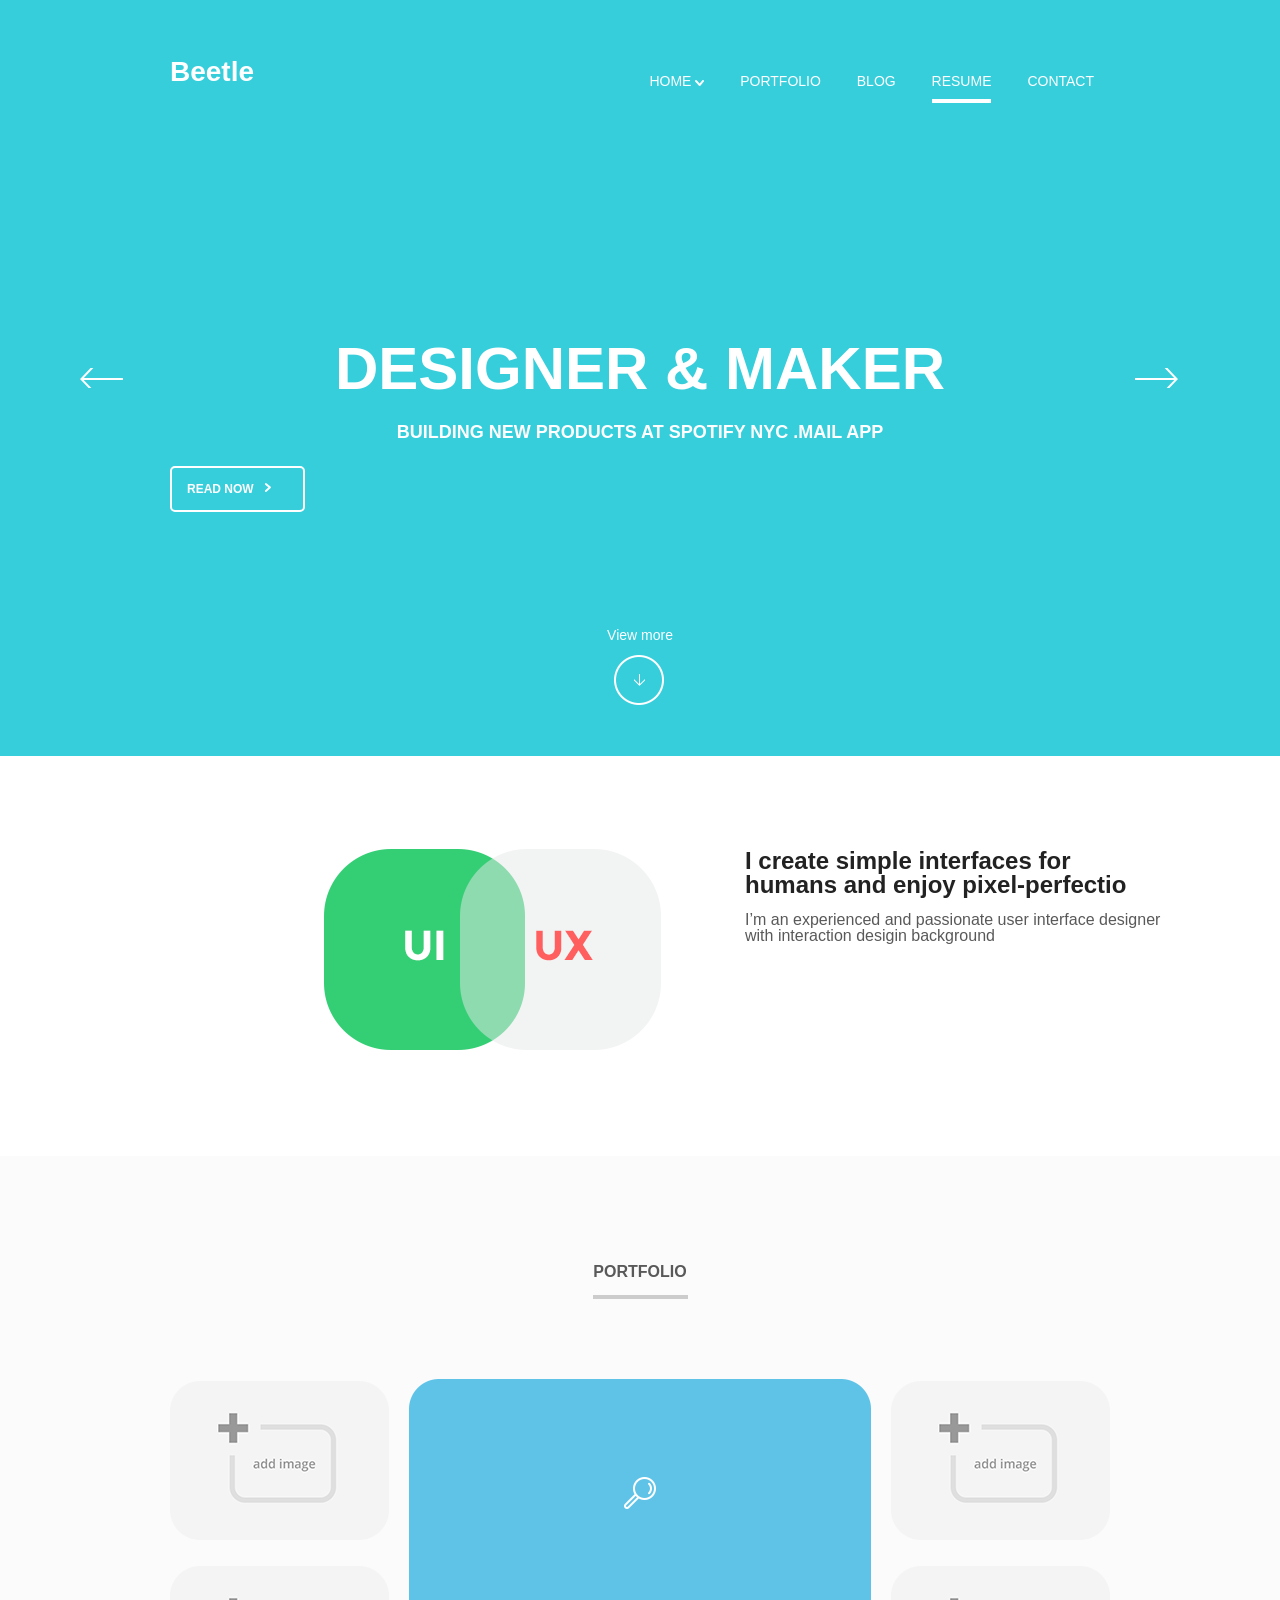
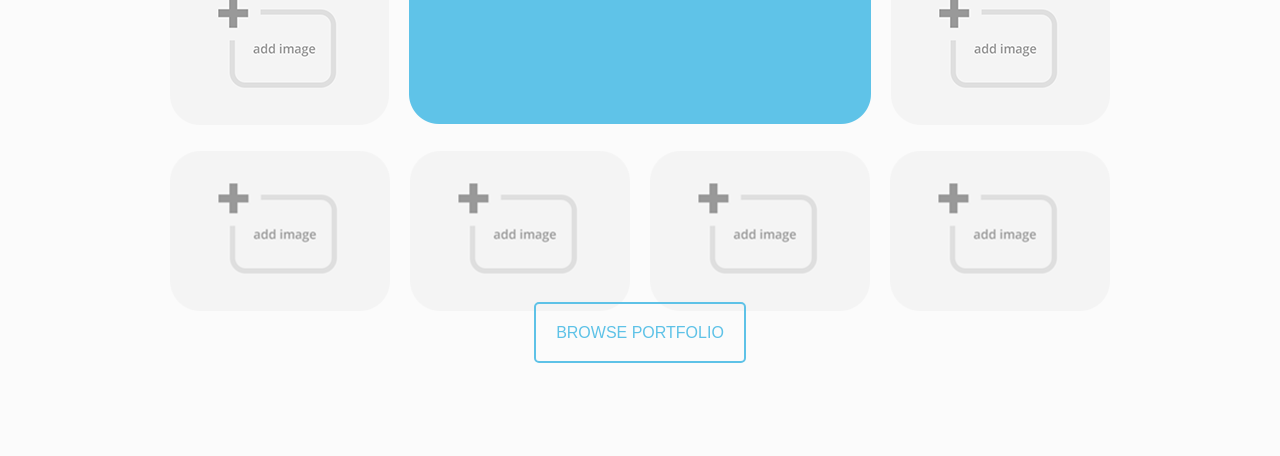
==== index.html @ 9ee7d134 "init" ====
<!DOCTYPE html>
<html lang="en">
<head>
	<meta charset="UTF-8">
	<title>Resume</title>
	<link rel="stylesheet" type="text/css" href="css/slick.css"/>
	<link rel="stylesheet" type="text/css" href="css/slick-theme.css"/>
	
	<link rel="stylesheet" href="css/libs.min.css">



	<link rel="stylesheet" href="css/main.css">
</head>
<body>
	
	<header id="header">

		<div class="content_header ">
		<div class="center">
			<h3 id="logo">Beetle</h3>
			<div id="nav">		
				<ul>
					<li><a class="a_drop " href="#">HOME <img src="img/arrow.png" alt=""></a>
						<div class="nav_drop">
							<ul>
								<li><a href="#">STANDART</a></li>
								<li><a href="#">LANDING PLACE1</a></li>
								<li><a href="#">LANDING PLACE2</a></li>
								<li><a href="#">LANDING PLACE3</a></li>						
							</ul>
						</div>
					</li>
					<li><a href="#">PORTFOLIO</a></li>
					<li><a href="#">BLOG</a></li>
					<li><a class="active" href="#">RESUME</a></li>
					<li><a href="#">CONTACT</a></li>
				</ul>
			</div>

			<!-- <a id="next" href="#"><img src="img/slider_next.png" alt="next"></a> -->
			<!-- <a id="back" href="#"><img src="img/slider_back.png" alt="back"></a> -->
			
			<h1>DESIGNER & MAKER</h1>
			<h2>BUILDING NEW PRODUCTS AT SPOTIFY NYC .MAIL APP</h2>

			<a href="#" class="redmore">
				<h3>READ NOW</h3>
				<img src="img/arrow3.png" alt="">
			</a>
			
			<div id="viewmore">				
				<p>View more</p> <br>
				<a href="#">
				<span>&nbsp;</span>				
				</a>				
			</div>
		</div>
		</div>
		<div class="clearfix"></div>
		<div class="slider">
			<div class="sl_bg"></div>
			<div class="sl_img"><img src="img/bg_header.jpg" alt=""></div>
			<div class="sl_img"><img src="img/Livello-1473.jpg" alt=""></div>		
		</div>
		

	</header>
	<section class="block_slide">


		<div class="block_info">
			<img class="img_UI" src="img/UI.png" alt="UI">
			<img class="img_UX" src="img/UX.png" alt="UX">
			<div class="text_UX">
				<h3>I create simple interfaces for<br> humans and enjoy pixel-perfectio</h3>
				<p>I’m an experienced and passionate user interface designer<br> with interaction desigin background</p>
			</div>

			
		</div>
		<div class="block_info">
			<img class="img_UI" src="img/UI.png" alt="UI">
			<img class="img_UX" src="img/UX.png" alt="UX">
			<div class="text_UX">
				<h3>I create simple interfaces for<br> humans and enjoy pixel-perfectio</h3>
				<p>I’m an experienced and passionate user interface designer<br> with interaction desigin background</p>
			</div>
		</div>
		<div class="block_info">
			<img class="img_UI" src="img/UI.png" alt="UI">
			<img class="img_UX" src="img/UX.png" alt="UX">
			<div class="text_UX">
				<h3>I create simple interfaces for<br> humans and enjoy pixel-perfectio</h3>
				<p>I’m an experienced and passionate user interface designer<br> with interaction desigin background</p>
			</div>
		</div>
		
	</section>


	<section id="portfolio">
		<h3>PORTFOLIO</h3>
		<div class="portfolio_1" >			
			<img class="img_small" src="img/add_image.png" alt="">
			<img class="img_small" src="img/add_image.png" alt="">
			<img class="img_big" src="img/Forma-83.png" alt="">
			<img class="img_small" src="img/add_image.png" alt="">
			<img class="img_small" src="img/add_image.png" alt="">
		</div>
		
		
		<div class="portfolio_2">
			<img class="img_small" src="img/add_image.png" alt="">
			<img class="img_small" src="img/add_image.png" alt="">
			<img class="img_small" src="img/add_image.png" alt="">
			<img class="img_small" src="img/add_image.png" alt="">
		</div>

		 <div class="clearfix"></div>
		<a href="#" class="browse_portf">BROWSE PORTFOLIO</a>			
		
		

		
		
		
	</section>


	<section></section>
	<section></section>
	<section></section>
	

	<footer></footer>



	<script src="js/libs.min.js"></script>
	
	<script src="js/common.js"></script>

	
</body>
</html>
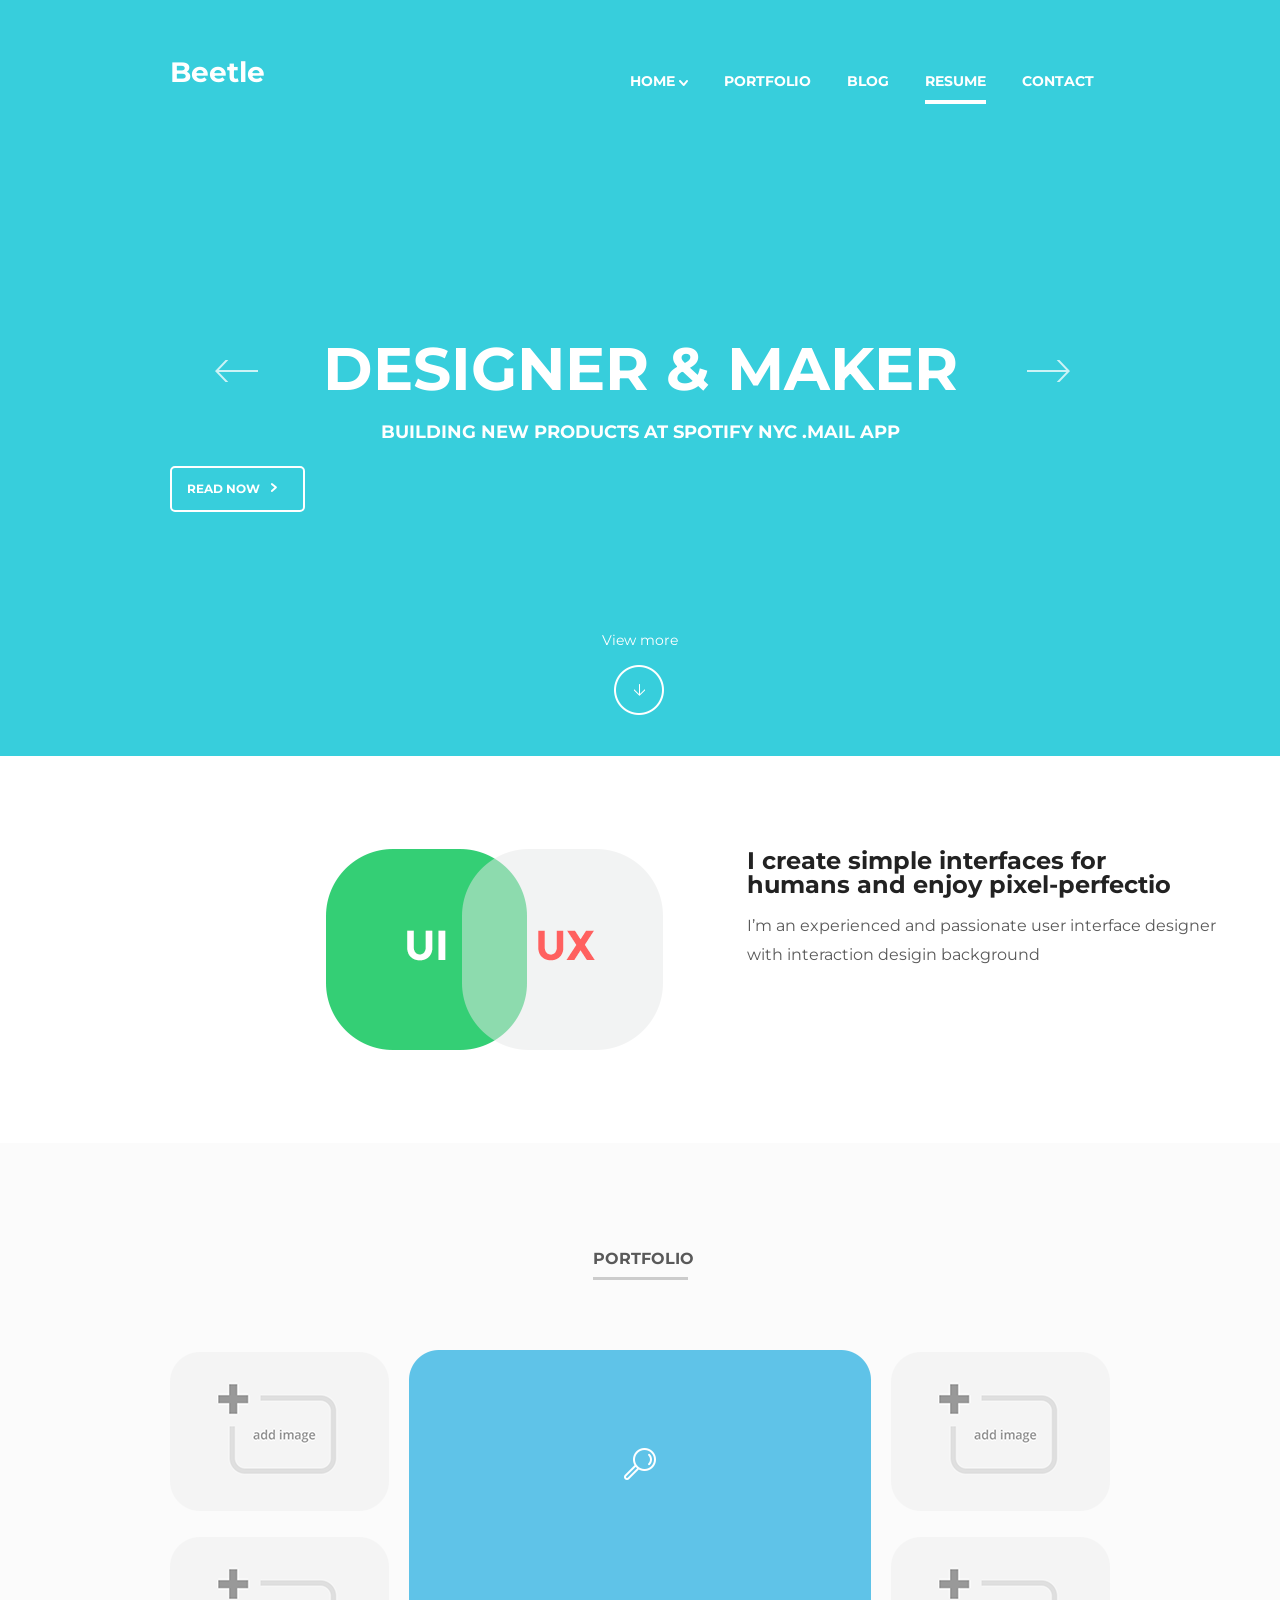
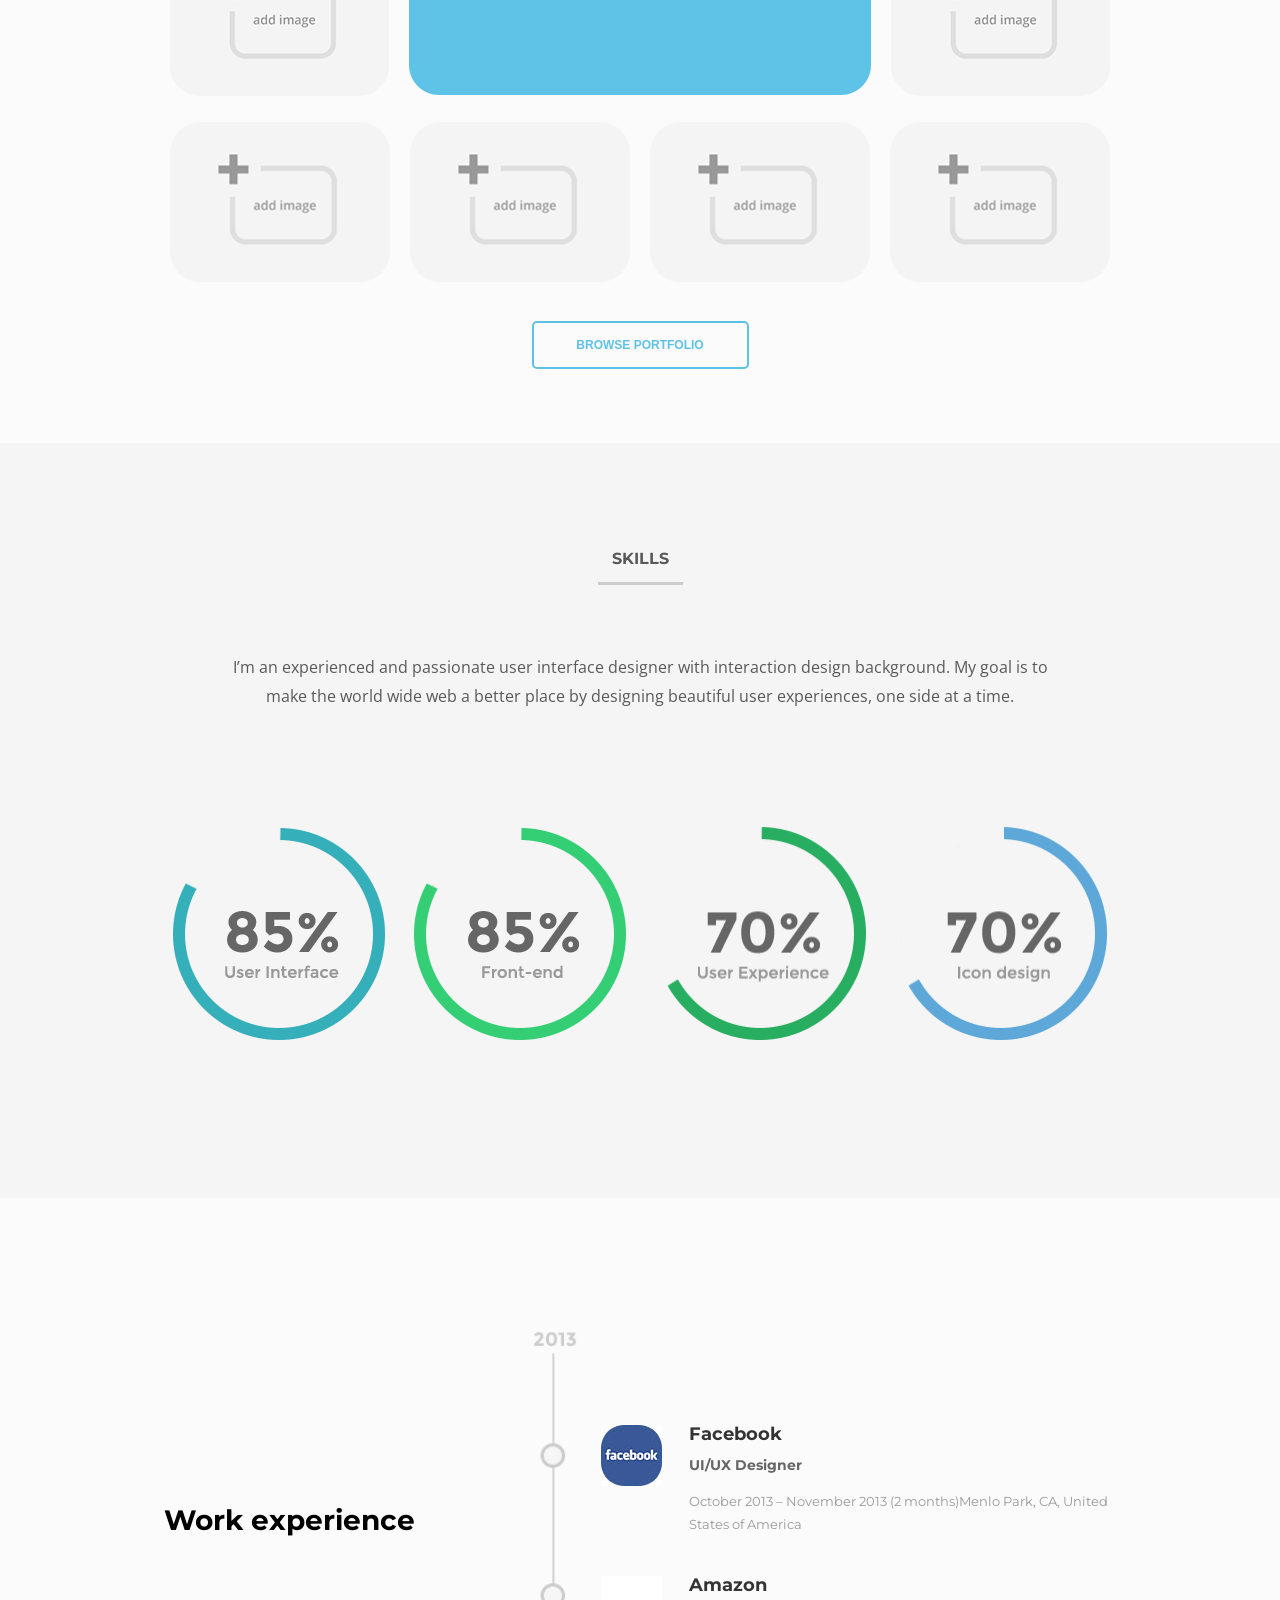
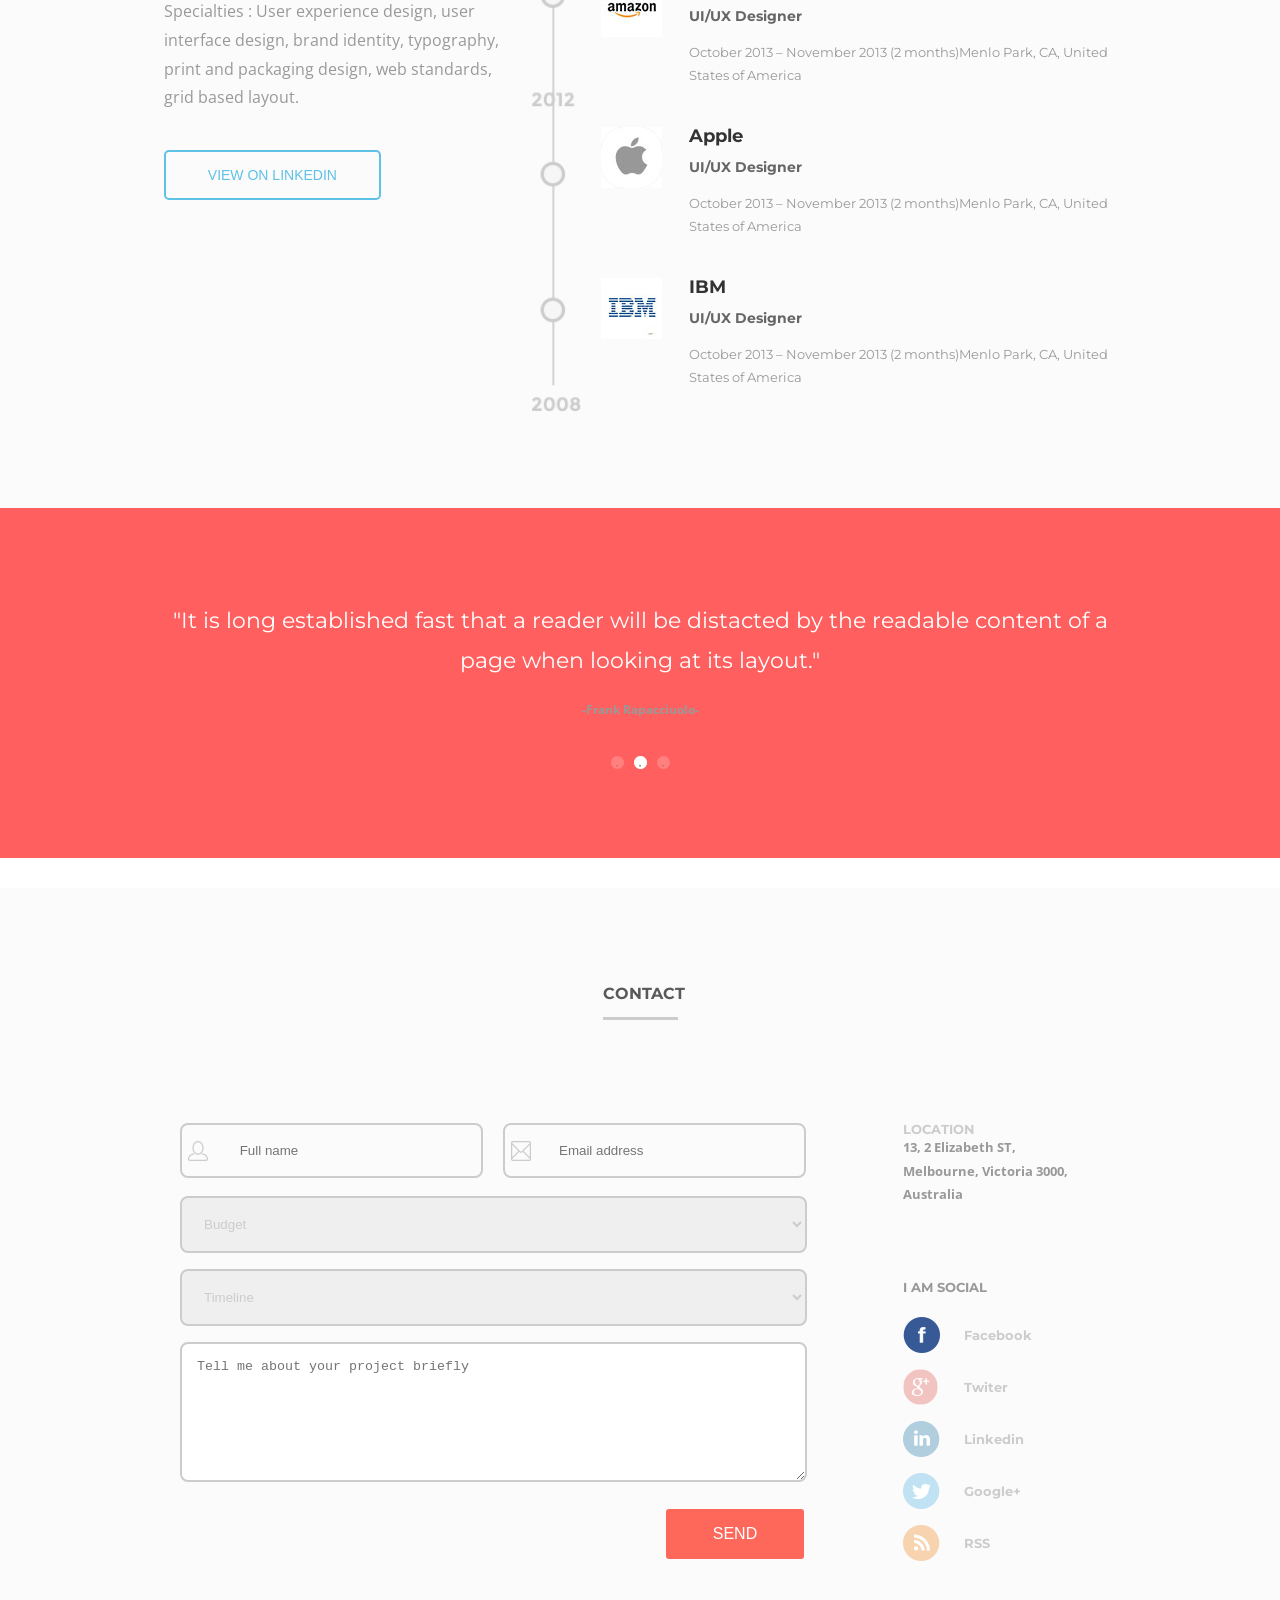
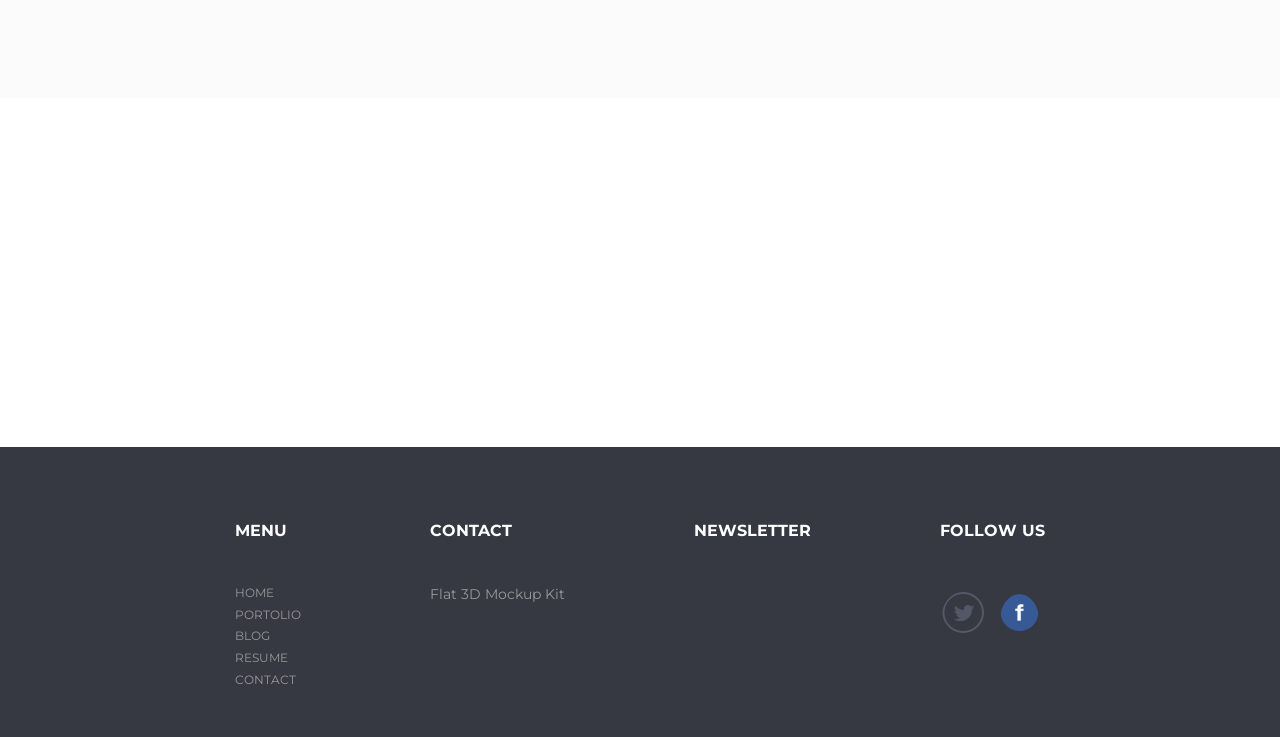
==== commit d3876db4: "first commit" ====
--- a/index.html
+++ b/index.html
@@ -7,6 +7,8 @@
 	<link rel="stylesheet" type="text/css" href="css/slick-theme.css"/>
 	
 	<link rel="stylesheet" href="css/libs.min.css">
+
+	<link href="https://fonts.googleapis.com/css?family=Open+Sans" rel="stylesheet">
 
 
 
@@ -68,17 +70,15 @@
 	</header>
 	<section class="block_slide">
 
-
 		<div class="block_info">
 			<img class="img_UI" src="img/UI.png" alt="UI">
 			<img class="img_UX" src="img/UX.png" alt="UX">
 			<div class="text_UX">
 				<h3>I create simple interfaces for<br> humans and enjoy pixel-perfectio</h3>
 				<p>I’m an experienced and passionate user interface designer<br> with interaction desigin background</p>
-			</div>
-
-			
-		</div>
+			</div>			
+		</div>
+
 		<div class="block_info">
 			<img class="img_UI" src="img/UI.png" alt="UI">
 			<img class="img_UX" src="img/UX.png" alt="UX">
@@ -87,6 +87,7 @@
 				<p>I’m an experienced and passionate user interface designer<br> with interaction desigin background</p>
 			</div>
 		</div>
+
 		<div class="block_info">
 			<img class="img_UI" src="img/UI.png" alt="UI">
 			<img class="img_UX" src="img/UX.png" alt="UX">
@@ -117,23 +118,168 @@
 			<img class="img_small" src="img/add_image.png" alt="">
 		</div>
 
-		 <div class="clearfix"></div>
-		<a href="#" class="browse_portf">BROWSE PORTFOLIO</a>			
-		
-		
-
-		
-		
-		
-	</section>
-
-
-	<section></section>
-	<section></section>
-	<section></section>
-	
-
-	<footer></footer>
+		
+		<button class="browse_portf"> BROWSE PORTFOLIO</button>			
+		
+		
+
+		
+		
+		
+	</section >
+
+
+	<section id="skills">
+		<h3>SKILLS</h3>
+		<p>I’m an experienced and passionate user interface designer with interaction design background. My goal is to make the world wide web a better place by designing beautiful user experiences, one side at a time.</p>
+		<div class="skills_img">
+			<img src="img/User-85.png" alt="" class="prosent">
+			<img src="img/Front-end-85.png" alt="" class="prosent">
+			<img src="img/experiens-70.png" alt="" class="prosent">
+			<img src="img/icon-70.png" alt="" class="prosent">
+		</div>
+	</section>
+
+
+
+
+	<section id="experience">
+		<div class="work_experience">
+			<h3>Work experience</h3>
+			<p>Specialties : User experience design, user <br> interface design, brand identity, typography,<br> print and packaging design, web standards,<br> grid based layout.</p>
+			<button>VIEW ON LINKEDIN</button>
+		</div>
+
+		<img id="img_expernc" src="img/experiens12-13.png" alt="experiens12-13">
+
+		<div class="experience_deckript">
+			<div class="experiens_block">
+				<img src="img/facebook_exp.jpg" alt="">
+				<h3>Facebook</h3>
+				<h4>UI/UX Designer</h4>
+				<p>October 2013 – November 2013 (2 months)Menlo Park, CA, United <br>States of America</p>
+			</div>
+			<div class="experiens_block">
+				<img src="img/amazon.jpg" alt="">
+				<h3>Amazon</h3>
+				<h4>UI/UX Designer</h4>
+				<p>October 2013 – November 2013 (2 months)Menlo Park, CA, United States of America</p>
+			</div>
+			<div class="experiens_block">
+				<img src="img/apple.jpg" alt="">
+				<h3>Apple</h3>
+				<h4>UI/UX Designer</h4>
+				<p>October 2013 – November 2013 (2 months)Menlo Park, CA, United States of America</p>
+			</div>
+			<div class="experiens_block">
+				<img src="img/IBM.jpg" alt="">
+				<h3>IBM</h3>
+				<h4>UI/UX Designer</h4>
+				<p>October 2013 – November 2013 (2 months)Menlo Park, CA, United States of America</p>
+			</div>
+		</div>
+	</section>
+
+
+	<section class="block_slide_2">
+
+		<div class="frank_parocci">
+			<p>"It is long established fast that a reader will be distacted by the readable content of a <br> page when looking at its layout."</p>
+			<h3>-Frank Rapacciuolo-</h3>
+		</div>
+		<div class="frank_parocci">
+			<p>"It is long established fast that a reader will be distacted by the readable content of a <br> page when looking at its layout."</p>
+			<h3>-Frank Rapacciuolo-</h3>
+		</div>
+		<div class="frank_parocci">
+			<p>"It is long established fast that a reader will be distacted by the readable content of a <br> page when looking at its layout."</p>
+			<h3>-Frank Rapacciuolo-</h3>
+		</div>		
+	</section>
+
+	<section id="contact">
+		<div class="center">
+		<h3>CONTACT</h3>
+		<form method="post" action="form.php">
+			<div>
+				<input id="full_name" placeholder=" Full name" type="text">
+			</div>
+			
+			<div>
+				<input id="Email" placeholder="Email address" type="text">
+			</div><br>
+			<div class="clearfix"></div>
+			<div>
+				<select  name="Budget" >
+					<option value="RU">Budget</option>
+					<option value="UA">Budget</option>
+					<option value="BLR">Budget</option>
+				</select>
+			</div><br>
+			<div>
+				<select  name="Timeline" >
+					<option value="RU">Timeline</option>
+					<option value="UA">Timeline</option>
+					<option value="BLR">Timeline</option>
+				</select>
+			</div><br>
+			<div>		
+				<textarea placeholder="Tell me about your project briefly"  name="Ваши пожелания" ></textarea>
+			</div>
+			<button value="Отправить" type="submit">SEND</button>
+		</form>
+		<div id="contact_side">
+			<div id="location">
+				<h4>LOCATION</h4>
+				<p>13, 2 Elizabeth ST, <br>
+				   Melbourne, Victoria 3000,<br>
+				   Australia</p>
+			</div>
+			<div id="i_social">
+				<h2>I AM SOCIAL</h2>
+				<a class="icon-fb clearfix" href="#"><span >&nbsp;</span><h4>Facebook</h4></a>
+				<a class="icon-tw clearfix" href="#"><span >&nbsp;</span><h4>Twiter</h4></a>
+				<a class="icon-lin clearfix" href="#"><span >&nbsp;</span><h4>Linkedin</h4></a>
+				<a class="icon-google clearfix" href="#"><span >&nbsp;</span><h4>Google+</h4></a>
+				<a class="icon-rss clearfix" href="#"><span >&nbsp;</span><h4>RSS</h4></a>
+			</div>
+		</div>
+		</div>
+	</section>
+
+	<section id="map">
+		<iframe src="https://www.google.com/maps/embed?pb=!1m14!1m8!1m3!1d11462045.458594756!2d9.177732!3d45.462734!3m2!1i1024!2i768!4f13.1!3m3!1m2!1s0x4786c1493f1275e7%3A0x3cffcd13c6740e8d!2z0JzQuNC70LDQvSwg0JjRgtCw0LvQuNGP!5e0!3m2!1sru!2sua!4v1487144992237" width="1440" height="347" frameborder="0" style="border:0" allowfullscreen></iframe>
+	</section>
+	
+	
+
+	<footer id="footer">
+		<div class="center">
+		<div class="footer_content">
+		<div>
+			<h2>MENU</h2>
+			<a href="">HOME</a>
+			<a href="">PORTOLIO</a>
+			<a href="">BLOG</a>
+			<a href="">RESUME</a>
+			<a href="">CONTACT</a>
+		</div>
+		<div>
+			<h2>CONTACT</h2>
+			<p>Flat 3D Mockup Kit</p>
+		</div>
+		<div>
+			<h2>NEWSLETTER</h2>
+		</div>
+		<!-- <div class="clearfix"></div> -->
+		<div id="social">
+			<h2>FOLLOW US</h2>
+			<a id="tviter_button" href="#"><span>&nbsp;</span></a>
+			<a id="fb_button"  	href="#"><span>&nbsp;</span></a>
+		</div>
+	</div>
+	</div>
+	</footer>
 
 
 
--- a/css/main.css
+++ b/css/main.css
@@ -0,0 +1,784 @@
+/* 1. FONTS */
+/* ================================================ */
+@import url("https://fonts.googleapis.com/css?family=Montserrat:400,700");
+@import url("https://fonts.googleapis.com/css?family=Open+Sans");
+/* 2. NORMALIZE */
+/* ================================================ */
+html, body, div, span, applet, main, object, iframe, h1, h2, h3, h4, h5, h6, p, blockquote, pre, a, abbr, acronym, address, big, cite, code, del, dfn, em, img, ins, kbd, q, s, samp, small, strike, strong, sub, sup, tt, var, b, u, i, center, dl, dt, dd, ol, ul, li, fieldset, form, label, legend, table, caption, tbody, tfoot, thead, tr, th, td, article, aside, canvas, details, embed, figure, figcaption, footer, header, hgroup, menu, nav, output, ruby, section, summary, time, mark, audio, video {
+  margin: 0;
+  padding: 0;
+  border: 0;
+  font-size: 100%; }
+
+/* HTML5 display-role reset for older browsers*/
+article, aside, details, main, figcaption, figure, footer, header, hgroup, menu, nav, section {
+  display: block; }
+
+body {
+  margin: 0px;
+  padding: 0px;
+  font-family: 'Montserrat', sans-serif;
+  line-height: 1;
+  background-color: #ffffff;
+  height: 100%;
+  position: relative;
+  font-size: 14px;
+  -webkit-font-smoothing: antialiased;
+  -moz-osx-font-smoothing: grayscale; }
+
+p {
+  line-height: 1.8; }
+
+blockquote, q {
+  quotes: none; }
+
+blockquote:before, blockquote:after {
+  content: '';
+  content: none; }
+
+q:before, q:after {
+  content: '';
+  content: none; }
+
+table {
+  border-collapse: collapse;
+  border-width: 0px;
+  padding: 0px;
+  margin: 0px; }
+
+html {
+  height: 100%;
+  -webkit-text-size-adjust: none;
+  -ms-text-size-adjust: none; }
+
+ul {
+  margin: 0;
+  padding: 0;
+  list-style: none; }
+
+.clearfix:before, .clearfix:after {
+  content: " ";
+  display: table; }
+
+.clearfix:after {
+  clear: both; }
+
+input, textarea {
+  color: #333;
+  outline: none;
+  border-radius: 0;
+  -moz-border-radius: 0;
+  -webkit-border-radius: 0;
+  -webkit-appearance: none; }
+
+input[type="button"], input[type="submit"] {
+  cursor: pointer;
+  -webkit-appearance: none;
+  outline: none; }
+
+button {
+  cursor: pointer;
+  -webkit-appearance: none;
+  outline: none; }
+
+td, form {
+  margin: 0px;
+  padding: 0px; }
+
+a {
+  text-decoration: none;
+  outline: none; }
+
+* {
+  -webkit-box-sizing: border-box;
+  box-sizing: border-box; }
+  *:before, *:after {
+    -webkit-box-sizing: border-box;
+    box-sizing: border-box; }
+
+.slider {
+  width: 100%;
+  height: 756px;
+  position: relative; }
+
+.sl_bg {
+  width: 1440px;
+  height: 756px;
+  background: #37cedc;
+  background-size: cover; }
+
+.sl_img {
+  width: 1440px;
+  background: #222; }
+  .sl_img img {
+    margin: 0 auto; }
+
+.slick-prev {
+  position: absolute;
+  z-index: 100;
+  left: 16%;
+  top: 45%; }
+
+.slick-next {
+  display: block;
+  position: absolute;
+  z-index: 100;
+  right: 19%;
+  top: 45%; }
+
+.slick-prev:before {
+  content: url(../img/slider_back.png);
+  font-family: '';
+  font-size: 50px;
+  z-index: 100;
+  position: absolute; }
+
+.slick-next:before {
+  content: url(../img/slider_next.png);
+  font-size: 50px;
+  font-family: '';
+  z-index: 100;
+  position: absolute; }
+
+.block_slide {
+  width: 100%;
+  text-align: center;
+  padding: 93px 0;
+  background: #fff;
+  color: #222; }
+
+.block_info {
+  margin-left: 5.03%; }
+  .block_info img {
+    float: left; }
+
+.text_UX {
+  text-align: left; }
+  .text_UX h3 {
+    font-size: 24px; }
+  .text_UX p {
+    padding-top: 15px;
+    font-weight: regular;
+    font-size: 16px;
+    color: #595959; }
+
+.img_UI {
+  position: relative;
+  margin: 0 220px 0 4px;
+  z-index: 0; }
+
+.img_UX {
+  position: absolute;
+  margin-left: 140px;
+  z-index: 2; }
+
+.block_slide_2 {
+  width: 100%;
+  padding: 93px 0 142px 0;
+  text-align: center;
+  background: #FF605F; }
+  .block_slide_2 p {
+    font-size: 22px;
+    color: #fff; }
+  .block_slide_2 h3 {
+    padding-top: 24px;
+    font-family: 'Open Sans', sans-serif;
+    font-size: 12px;
+    color: #999999; }
+
+.slick-dots {
+  top: 242px; }
+
+.slick-dots li {
+  width: 13px;
+  height: 13px;
+  -webkit-border-radius: 50%;
+          border-radius: 50%; }
+
+.slick-dots li button {
+  width: 13px;
+  height: 13px;
+  background-color: #FF807F;
+  -webkit-border-radius: 50%;
+          border-radius: 50%; }
+
+.slick-dots li button:before {
+  width: 13px;
+  height: 13px;
+  -webkit-border-radius: 50%;
+          border-radius: 50%; }
+
+.slick-dots li.slick-active button {
+  width: 13px;
+  height: 13px;
+  background-color: #fff;
+  -webkit-border-radius: 50%;
+          border-radius: 50%; }
+
+.slick-dots li.slick-active button:before {
+  width: 13px;
+  height: 13px;
+  background-color: #fff;
+  -webkit-border-radius: 50%;
+          border-radius: 50%; }
+
+.content_header {
+  position: absolute;
+  z-index: 10;
+  width: 100%;
+  height: 756px; }
+
+.center {
+  width: 940px;
+  margin: 0 auto;
+  color: #fff; }
+  .center h1 {
+    padding-top: 281px;
+    font-size: 60px;
+    text-align: center; }
+  .center h2 {
+    padding-top: 24px;
+    font-size: 18px;
+    font-weight: regular;
+    text-align: center; }
+
+#logo {
+  float: left;
+  padding-top: 58px;
+  font-size: 28px;
+  font-weight: bold; }
+
+#nav {
+  padding-top: 58px; }
+  #nav ul {
+    float: right; }
+    #nav ul li {
+      display: inline-block;
+      position: relative;
+      padding: 16px;
+      -webkit-border-radius: 5px;
+              border-radius: 5px; }
+      #nav ul li a {
+        font-size: 14px;
+        font-weight: bold;
+        color: #fff; }
+    #nav ul li:hover {
+      background: #21a5c1; }
+    #nav ul ul > li {
+      background: #fff;
+      width: 100%;
+      color: #222;
+      -webkit-border-radius: 0px;
+              border-radius: 0px; }
+    #nav ul ul > li a {
+      padding: 16px 0;
+      width: 100%;
+      font-size: 12px;
+      color: #222; }
+    #nav ul ul > li a:hover {
+      color: #fff; }
+    #nav ul ul > li:first-child {
+      -webkit-border-radius: 5px 5px 0 0;
+              border-radius: 5px 5px 0 0; }
+    #nav ul ul > li:last-child {
+      -webkit-border-radius: 0 0 5px 5px;
+              border-radius: 0 0 5px 5px; }
+    #nav ul li:hover .nav_drop {
+      display: block; }
+
+.active {
+  content: "";
+  width: auto;
+  padding-bottom: 10px;
+  border-bottom: 4px solid #fff; }
+
+.nav_drop {
+  margin-left: -50px;
+  -webkit-border-radius: 5px;
+          border-radius: 5px;
+  display: none;
+  position: absolute;
+  top: 46px;
+  width: 149px; }
+
+.redmore {
+  display: inline-block;
+  float: left;
+  margin-top: 25px;
+  width: 135px;
+  padding: 10px;
+  border: 2px solid #fff;
+  -webkit-border-radius: 5px;
+          border-radius: 5px; }
+  .redmore h3 {
+    color: #fff;
+    float: left;
+    padding: 5px;
+    font-size: 12px; }
+  .redmore img {
+    padding: 5px; }
+
+#viewmore {
+  padding-top: 163px;
+  text-align: center; }
+  #viewmore p {
+    padding: 24px;
+    color: #fff;
+    font-size: 14px; }
+  #viewmore a {
+    -webkit-border-radius: 50%;
+            border-radius: 50%; }
+    #viewmore a span {
+      padding: 24px;
+      background: url(../img/arrow2.png) no-repeat;
+      text-align: center; }
+  #viewmore a:hover span {
+    padding: 25px;
+    background: url(../img/arrow-copia.png) no-repeat; }
+
+#portfolio {
+  height: 900px;
+  text-align: center;
+  background: #FBFBFB; }
+  #portfolio h3 {
+    padding-top: 108px;
+    margin: 0 auto;
+    font-size: 16px;
+    color: #595959;
+    content: "";
+    width: 95px;
+    padding-bottom: 10px;
+    border-bottom: 3px solid #ccc; }
+
+.portfolio_1 {
+  max-width: 960px;
+  max-height: 450px;
+  margin: 0 auto;
+  padding-top: 60px;
+  display: -webkit-box;
+  display: -webkit-flex;
+  display: -ms-flexbox;
+  display: flex;
+  -webkit-box-orient: vertical;
+  -webkit-box-direction: normal;
+  -webkit-flex-direction: column;
+      -ms-flex-direction: column;
+          flex-direction: column;
+  -webkit-flex-wrap: wrap;
+      -ms-flex-wrap: wrap;
+          flex-wrap: wrap; }
+
+.portfolio_2 {
+  max-width: 960px;
+  margin: 0 auto;
+  display: -webkit-box;
+  display: -webkit-flex;
+  display: -ms-flexbox;
+  display: flex;
+  -webkit-box-orient: horizontal;
+  -webkit-box-direction: normal;
+  -webkit-flex-direction: row;
+      -ms-flex-direction: row;
+          flex-direction: row;
+  -webkit-flex-wrap: wrap;
+      -ms-flex-wrap: wrap;
+          flex-wrap: wrap; }
+
+.img_big {
+  -webkit-box-flex: 1;
+  -webkit-flex-grow: 1;
+      -ms-flex-positive: 1;
+          flex-grow: 1;
+  margin: 10px; }
+
+.img_small {
+  -webkit-box-flex: 1;
+  -webkit-flex-grow: 1;
+      -ms-flex-positive: 1;
+          flex-grow: 1;
+  margin: 10px; }
+
+.browse_portf {
+  width: 217px;
+  margin-top: 25px;
+  padding: 15px;
+  background: #FBFBFB;
+  border: 2px solid #5EC2E7;
+  -webkit-border-radius: 5px;
+          border-radius: 5px;
+  font-size: 12px;
+  font-weight: bold;
+  color: #5EC2E7; }
+
+#skills {
+  width: 100%;
+  height: 755px;
+  background: #F5F5F5;
+  display: block;
+  text-align: center; }
+  #skills h3 {
+    padding-top: 108px;
+    margin: 0 auto;
+    font-size: 16px;
+    color: #595959;
+    content: "";
+    width: 85px;
+    padding-bottom: 15px;
+    border-bottom: 3px solid #ccc; }
+  #skills p {
+    width: 823px;
+    margin: 0 auto;
+    padding-top: 68px;
+    font-family: 'Open Sans', sans-serif;
+    font-size: 16px;
+    color: #595959; }
+
+.skills_img {
+  display: -webkit-box;
+  display: -webkit-flex;
+  display: -ms-flexbox;
+  display: flex;
+  -webkit-box-orient: horizontal;
+  -webkit-box-direction: normal;
+  -webkit-flex-direction: row;
+      -ms-flex-direction: row;
+          flex-direction: row;
+  -webkit-box-pack: center;
+  -webkit-justify-content: center;
+      -ms-flex-pack: center;
+          justify-content: center;
+  margin-top: 102px; }
+  .skills_img img {
+    margin: 14px; }
+
+#experience {
+  display: -webkit-box;
+  display: -webkit-flex;
+  display: -ms-flexbox;
+  display: flex;
+  -webkit-box-orient: horizontal;
+  -webkit-box-direction: normal;
+  -webkit-flex-direction: row;
+      -ms-flex-direction: row;
+          flex-direction: row;
+  -webkit-box-pack: center;
+  -webkit-justify-content: center;
+      -ms-flex-pack: center;
+          justify-content: center;
+  width: 100%;
+  height: 910px;
+  background: #FBFBFB; }
+
+#img_expernc {
+  max-height: 680px;
+  margin-top: 134px; }
+
+.work_experience {
+  display: -webkit-box;
+  display: -webkit-flex;
+  display: -ms-flexbox;
+  display: flex;
+  -webkit-box-orient: vertical;
+  -webkit-box-direction: normal;
+  -webkit-flex-direction: column;
+      -ms-flex-direction: column;
+          flex-direction: column;
+  -webkit-box-pack: center;
+  -webkit-justify-content: center;
+      -ms-flex-pack: center;
+          justify-content: center;
+  max-width: 550px;
+  margin-right: 32px; }
+  .work_experience h3 {
+    font-size: 28px; }
+  .work_experience p {
+    margin-top: 63px;
+    font-family: 'Open Sans', sans-serif;
+    font-size: 16px;
+    color: #999999; }
+  .work_experience button {
+    width: 217px;
+    margin-top: 38px;
+    padding: 15px;
+    background: #FBFBFB;
+    border: 2px solid #5EC2E7;
+    -webkit-border-radius: 5px;
+            border-radius: 5px;
+    font-size: 14px;
+    color: #5EC2E7; }
+
+.experience_deckript {
+  display: -webkit-box;
+  display: -webkit-flex;
+  display: -ms-flexbox;
+  display: flex;
+  -webkit-box-orient: vertical;
+  -webkit-box-direction: normal;
+  -webkit-flex-direction: column;
+      -ms-flex-direction: column;
+          flex-direction: column;
+  -webkit-box-pack: center;
+  -webkit-justify-content: center;
+      -ms-flex-pack: center;
+          justify-content: center;
+  max-width: 550px;
+  margin-top: 147px; }
+
+.experiens_block {
+  display: inline-block; }
+  .experiens_block h3 {
+    font-weight: bold;
+    font-size: 18px;
+    color: #333333; }
+  .experiens_block h4 {
+    padding-top: 15px;
+    font-weight: regular;
+    font-size: 14px;
+    color: #666666; }
+  .experiens_block p {
+    padding-top: 18px;
+    font-weight: regular;
+    font-size: 13px;
+    color: #999999; }
+  .experiens_block img {
+    float: left;
+    padding: 0 27px 90px 20px; }
+
+#contact {
+  width: 100%;
+  height: 810px;
+  background: #FBFBFB;
+  font-size: 16px;
+  font-weight: bold;
+  color: black; }
+  #contact h3 {
+    padding-top: 98px;
+    margin: 0 auto;
+    font-size: 16px;
+    color: #595959;
+    content: "";
+    width: 75px;
+    padding-bottom: 15px;
+    border-bottom: 3px solid #ccc; }
+  #contact form {
+    width: 650px;
+    float: left;
+    margin-top: 95px; }
+  #contact input {
+    display: block;
+    width: 303px;
+    padding: 18px 0 18px 54px;
+    margin: 8px 10px 18px 10px;
+    float: left;
+    border: 2px solid #ccc;
+    -webkit-border-radius: 8px;
+            border-radius: 8px;
+    color: #222; }
+  #contact input:hover {
+    border: 2px solid #88D3FF;
+    -webkit-border-radius: 8px;
+            border-radius: 8px; }
+  #contact select {
+    width: 627px;
+    padding: 18px;
+    margin: 0 10px;
+    color: #ccc;
+    border: 2px solid #ccc;
+    -webkit-border-radius: 8px;
+            border-radius: 8px; }
+    #contact select option {
+      padding: 15px;
+      border: 2px solid #ccc;
+      -webkit-border-radius: 8px;
+              border-radius: 8px; }
+  #contact select:hover {
+    border: 2px solid #88D3FF;
+    -webkit-border-radius: 8px;
+            border-radius: 8px; }
+  #contact textarea {
+    width: 627px;
+    height: 140px;
+    padding: 15px;
+    margin: 0 10px;
+    border: 2px solid #ccc;
+    -webkit-border-radius: 8px;
+            border-radius: 8px; }
+  #contact textarea:hover {
+    border: 2px solid #88D3FF;
+    -webkit-border-radius: 8px;
+            border-radius: 8px; }
+  #contact button {
+    width: 138px;
+    height: 50px;
+    margin: 24px 0 0 496px;
+    border: 0;
+    font-size: 16px;
+    right: 10px;
+    color: #fff;
+    cursor: pointer;
+    background: #FD685B;
+    -webkit-border-radius: 3px;
+            border-radius: 3px; }
+
+#full_name {
+  background: url(../img/full_name.png) no-repeat;
+  background-position: 6px; }
+
+#Email {
+  top: 40px;
+  background: url(../img/email.png) no-repeat;
+  background-position: 6px; }
+
+#contact_side {
+  display: -webkit-box;
+  display: -webkit-flex;
+  display: -ms-flexbox;
+  display: flex;
+  -webkit-box-orient: vertical;
+  -webkit-box-direction: normal;
+  -webkit-flex-direction: column;
+      -ms-flex-direction: column;
+          flex-direction: column;
+  -webkit-justify-content: space-around;
+      -ms-flex-pack: distribute;
+          justify-content: space-around;
+  padding: 103px 0 0 83px; }
+  #contact_side h4 {
+    font-weight: bold;
+    font-size: 13px;
+    color: #ccc; }
+  #contact_side p {
+    font-family: 'Open Sans', sans-serif;
+    font-weight: regular;
+    font-size: 13px;
+    color: #999999; }
+
+#i_social {
+  margin: 67px 0 0 0;
+  max-width: 160px; }
+  #i_social h2 {
+    padding: 8px 0;
+    text-align: left;
+    font-size: 13px;
+    color: #999999; }
+  #i_social a {
+    display: block;
+    max-width: 40px;
+    -webkit-border-radius: 50%;
+            border-radius: 50%; }
+    #i_social a span {
+      float: left;
+      margin-right: 20px; }
+    #i_social a h4 {
+      padding: 12px 20px; }
+
+.icon-fb {
+  margin: 15px 0; }
+  .icon-fb span {
+    padding: 10px 18px;
+    background: url(../img/facebook-letter.png) no-repeat; }
+
+.icon-tw {
+  margin: 15px 0; }
+  .icon-tw span {
+    padding: 10px 18px;
+    background: url(../img/google-icon.png) no-repeat; }
+
+.icon-lin {
+  margin: 15px 0; }
+  .icon-lin span {
+    padding: 10px 18px;
+    background: url(../img/link-icon.png) no-repeat; }
+
+.icon-google {
+  margin: 15px 0; }
+  .icon-google span {
+    padding: 10px 18px;
+    background: url(../img/tweeter-icon.png) no-repeat; }
+
+.icon-rss {
+  margin: 15px 0; }
+  .icon-rss span {
+    padding: 10px 18px;
+    background: url(../img/rss-icon.png) no-repeat; }
+
+#map iframe {
+  width: 100%;
+  height: 347px; }
+
+#footer {
+  width: 100%;
+  height: 290px;
+  background: #363842; }
+
+.footer_content {
+  display: -webkit-box;
+  display: -webkit-flex;
+  display: -ms-flexbox;
+  display: flex;
+  -webkit-box-orient: horizontal;
+  -webkit-box-direction: normal;
+  -webkit-flex-direction: row;
+      -ms-flex-direction: row;
+          flex-direction: row;
+  -webkit-justify-content: space-around;
+      -ms-flex-pack: distribute;
+          justify-content: space-around; }
+  .footer_content div {
+    display: -webkit-box;
+    display: -webkit-flex;
+    display: -ms-flexbox;
+    display: flex;
+    -webkit-box-orient: vertical;
+    -webkit-box-direction: normal;
+    -webkit-flex-direction: column;
+        -ms-flex-direction: column;
+            flex-direction: column;
+    height: 185px;
+    margin: 52px 0; }
+    .footer_content div h2 {
+      padding-bottom: 43px;
+      text-align: left;
+      font-size: 16px;
+      font-weight: bold;
+      color: #fff; }
+    .footer_content div a {
+      font-size: 12px;
+      line-height: 1.8;
+      color: #999999; }
+    .footer_content div p {
+      font-size: 14px;
+      color: #999999; }
+
+#tviter_button {
+  margin-top: 30px;
+  float: left; }
+  #tviter_button span {
+    padding: 25px;
+    background: url(../img/twitter-logo1.png) no-repeat;
+    -webkit-border-radius: 50%;
+            border-radius: 50%; }
+  #tviter_button span:hover {
+    padding: 25px;
+    background: url(../img/twitter-logo2.png) no-repeat; }
+
+#fb_button {
+  margin: -25px 0 0 60px;
+  float: right; }
+  #fb_button span {
+    padding: 18px;
+    height: 30px;
+    background: url(../img/facebook-footer1.png) no-repeat;
+    -webkit-border-radius: 50%;
+            border-radius: 50%; }
+  #fb_button span:hover {
+    padding: 18px;
+    background: url(../img/facebook-footer2.png) no-repeat; }
+
+@media only screen and (max-width: 1024) {
+  .slick-prev {
+    left: 1%;
+    top: 45%; }
+  .slick-next {
+    right: 1%;
+    top: 45%; } }
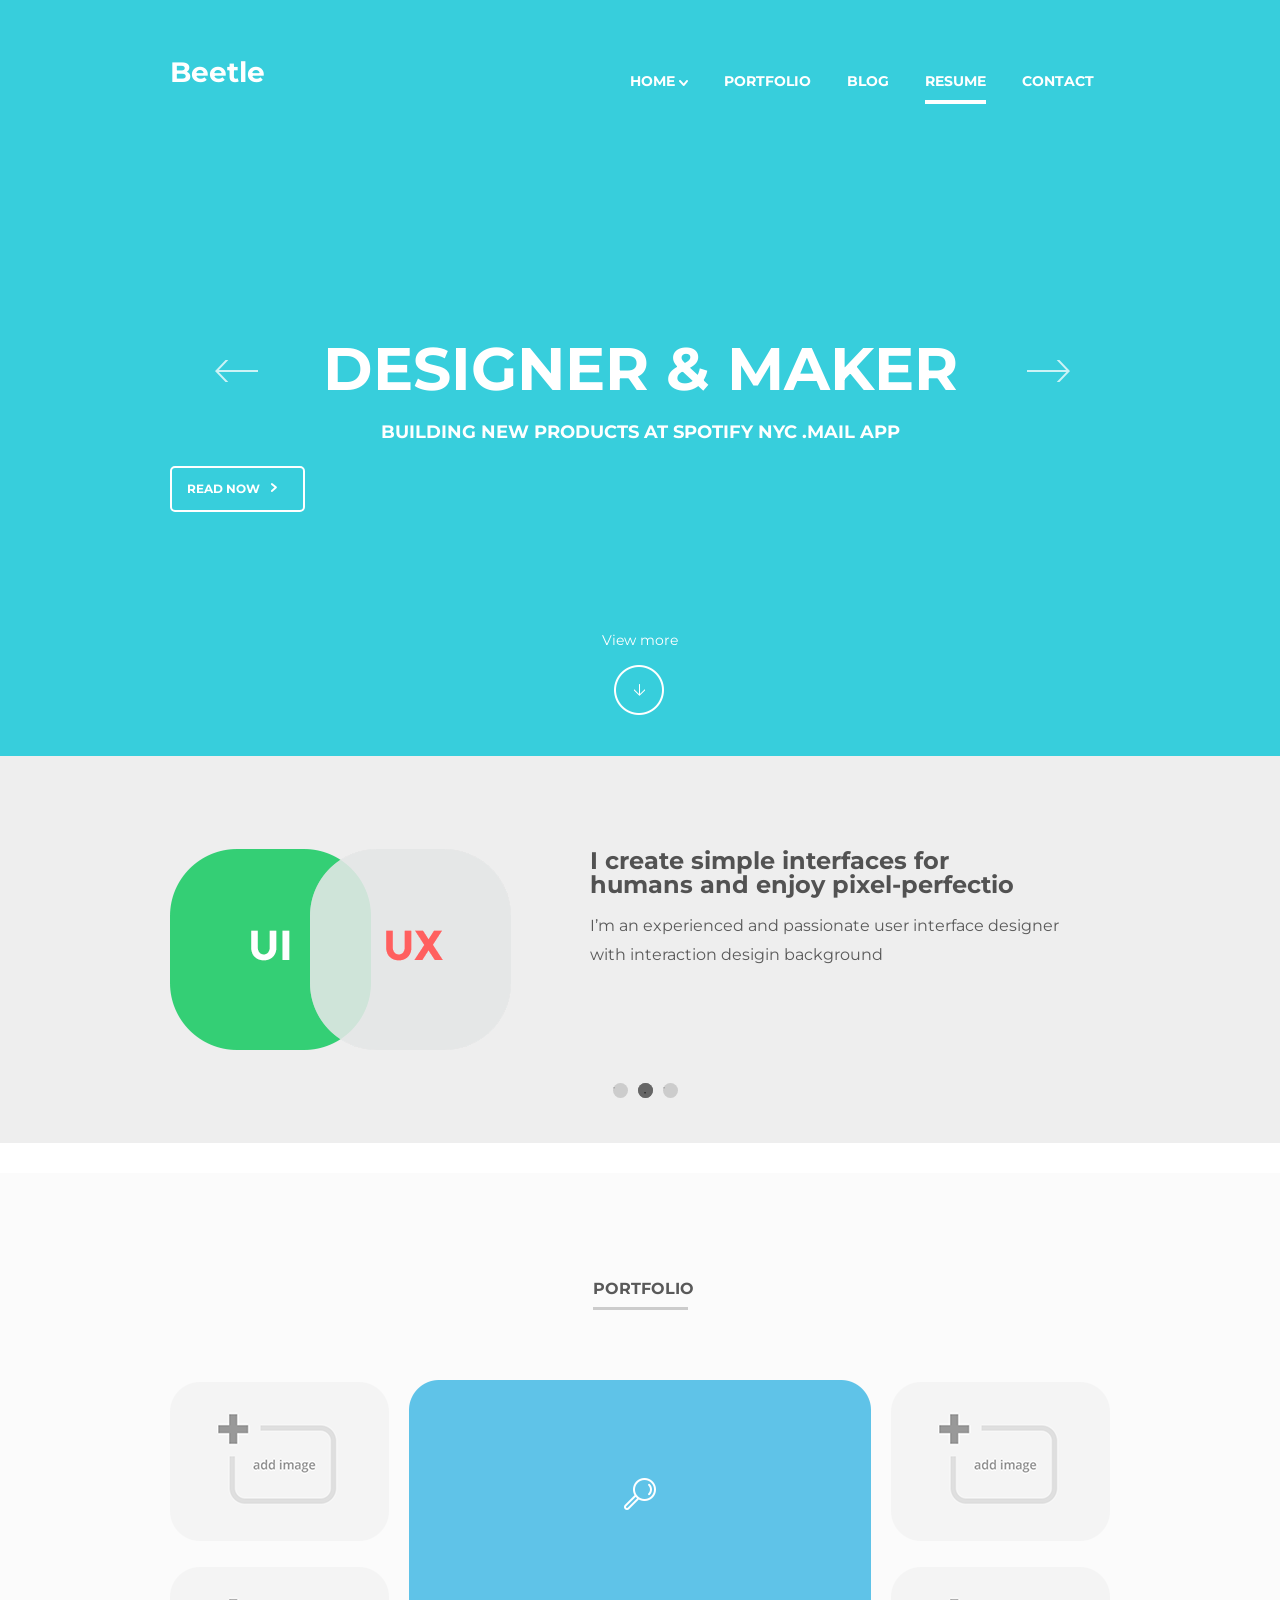
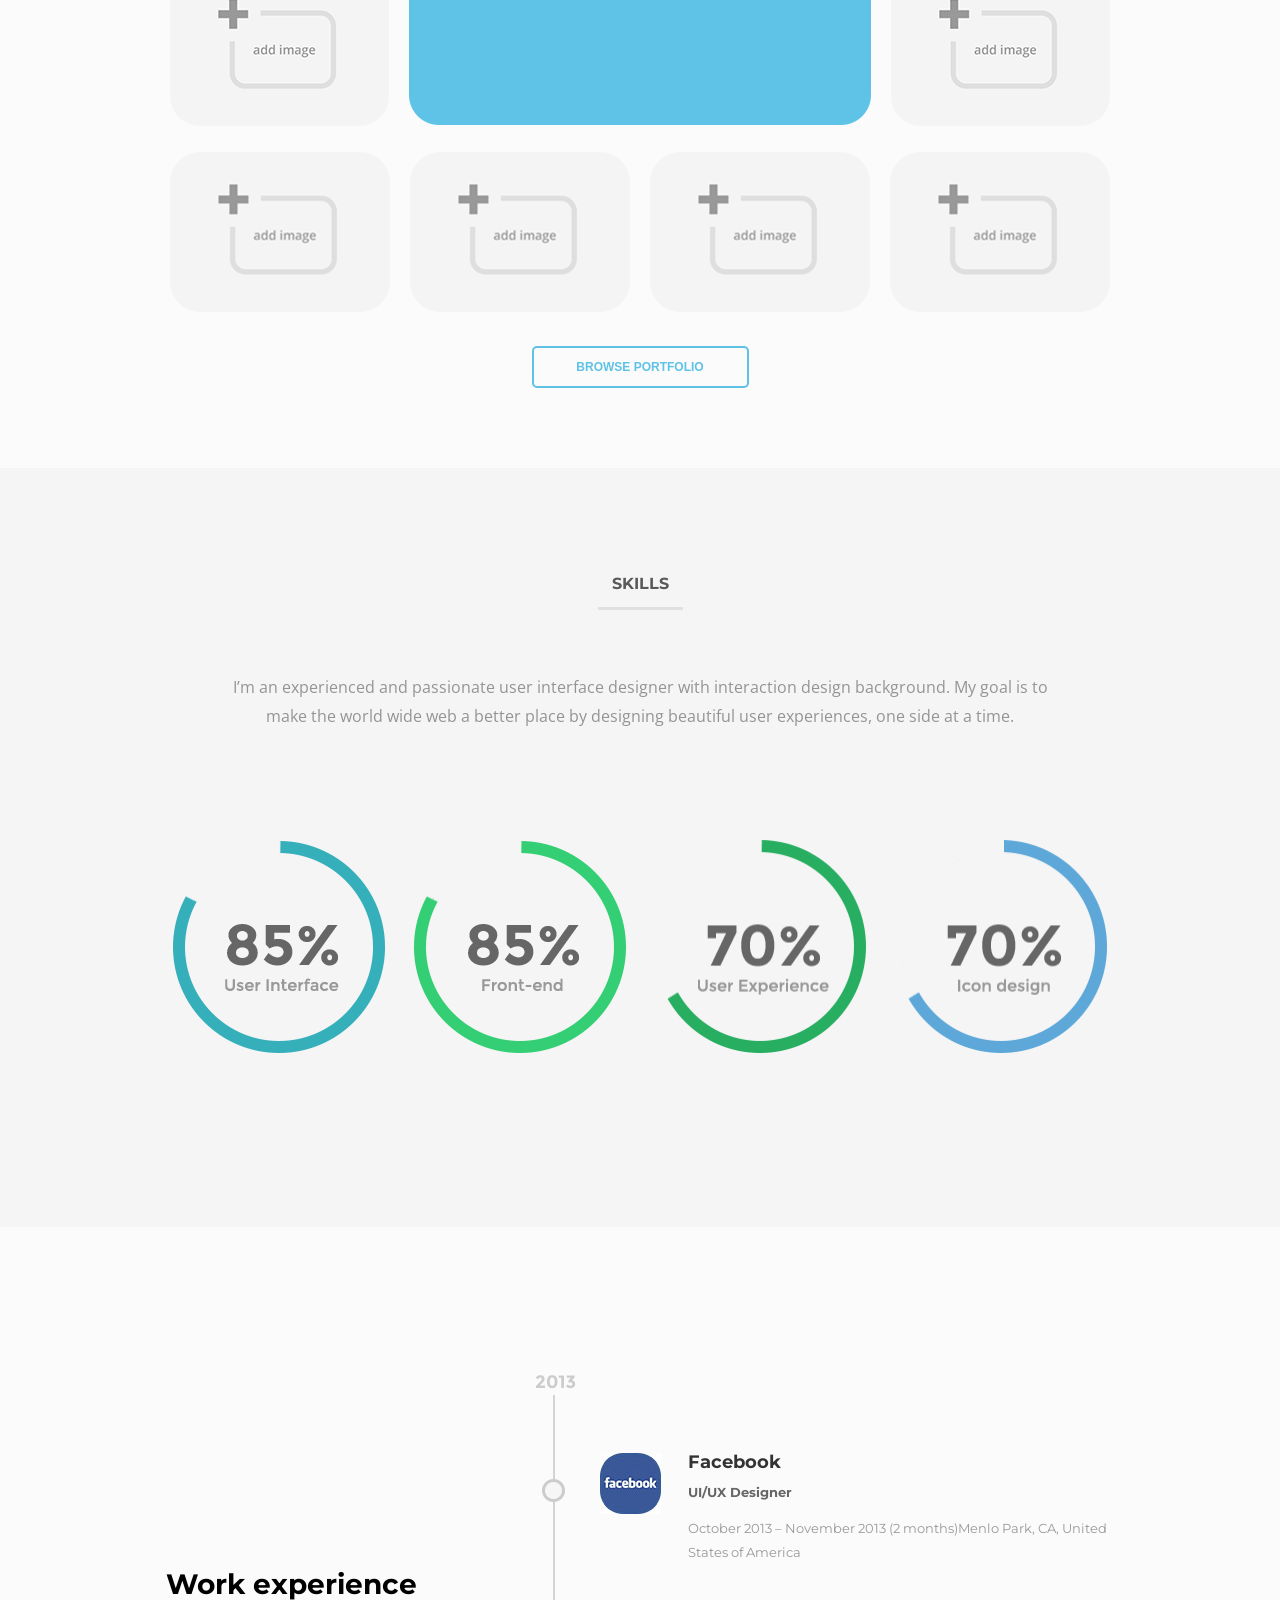
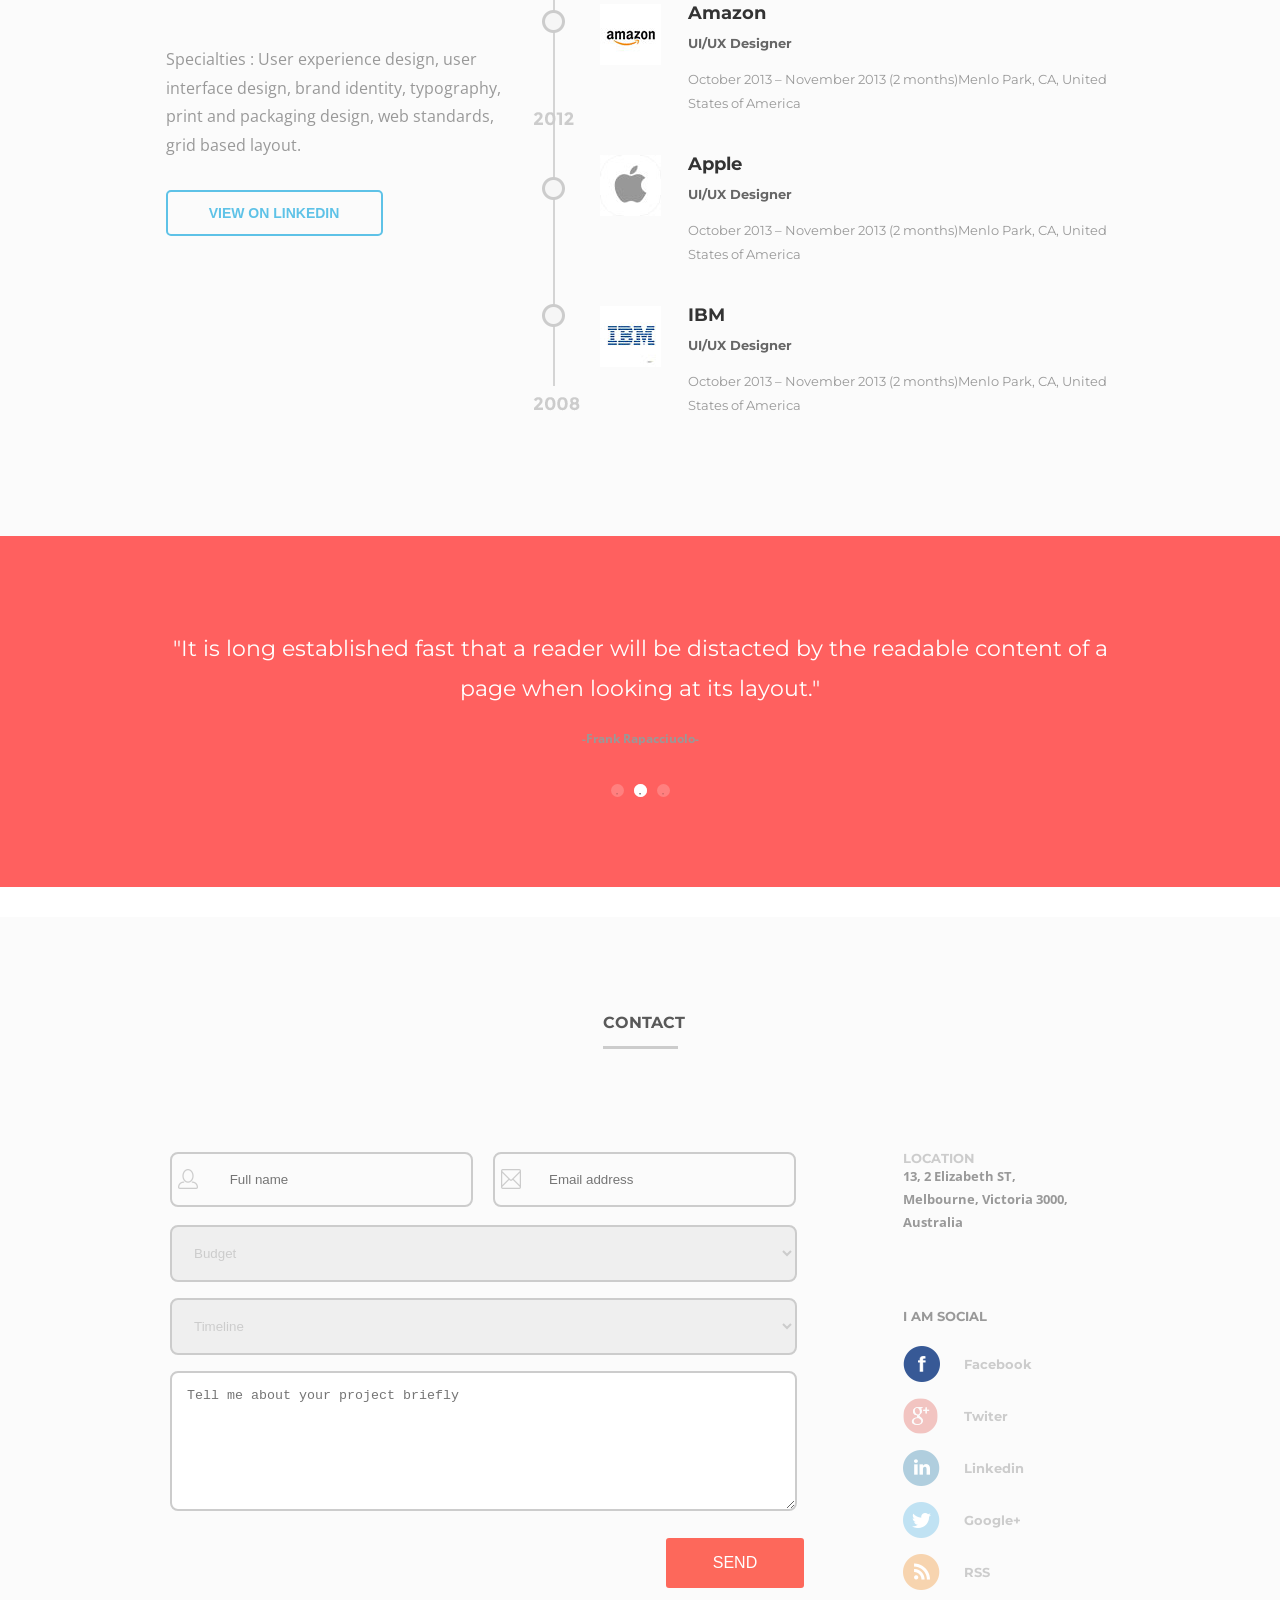
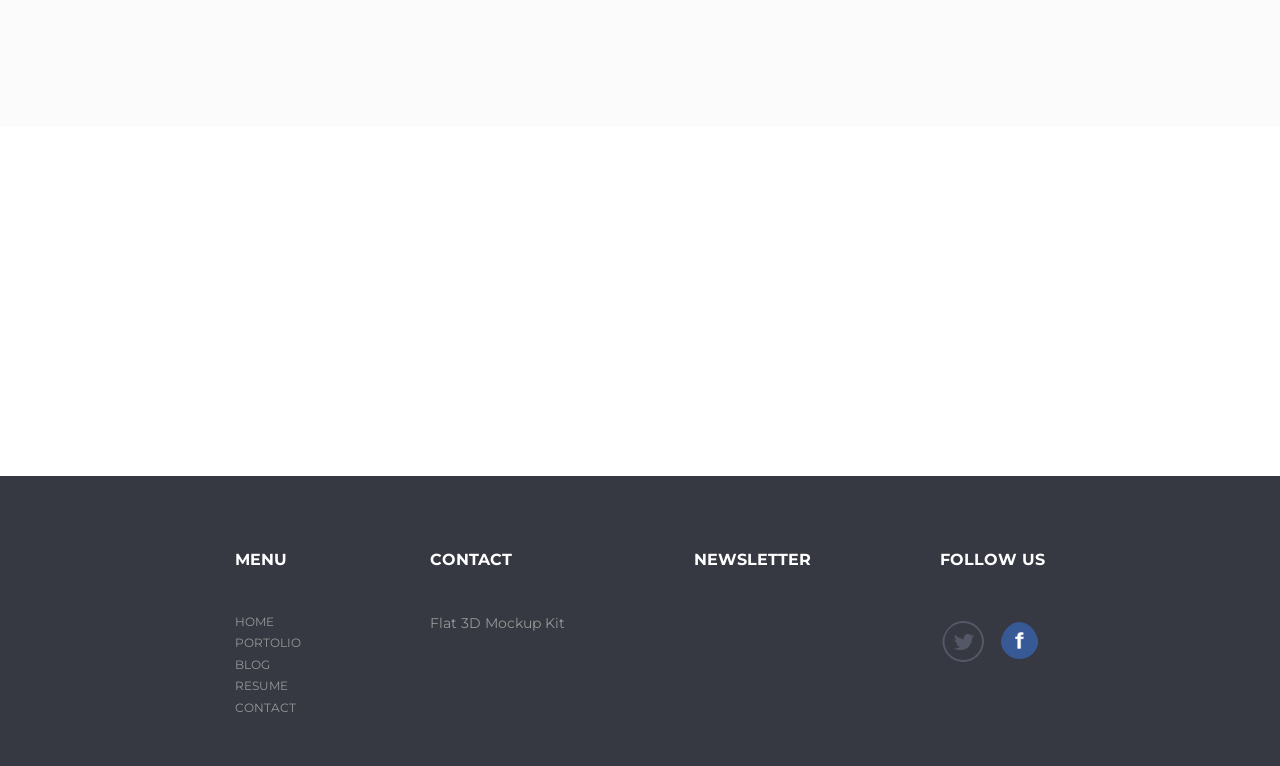
==== commit 31c4c15c: "init" ====
--- a/index.html
+++ b/index.html
@@ -23,6 +23,7 @@
 			<h3 id="logo">Beetle</h3>
 			<div id="nav">		
 				<ul>
+					<buttn id="menu_button">&nbsp;</buttn>
 					<li><a class="a_drop " href="#">HOME <img src="img/arrow.png" alt=""></a>
 						<div class="nav_drop">
 							<ul>
@@ -59,7 +60,7 @@
 			</div>
 		</div>
 		</div>
-		<div class="clearfix"></div>
+		<!-- <div class="clearfix"></div> -->
 		<div class="slider">
 			<div class="sl_bg"></div>
 			<div class="sl_img"><img src="img/bg_header.jpg" alt=""></div>
@@ -70,7 +71,7 @@
 	</header>
 	<section class="block_slide">
 
-		<div class="block_info">
+		<div class="block_info">			
 			<img class="img_UI" src="img/UI.png" alt="UI">
 			<img class="img_UX" src="img/UX.png" alt="UX">
 			<div class="text_UX">
@@ -139,9 +140,6 @@
 			<img src="img/icon-70.png" alt="" class="prosent">
 		</div>
 	</section>
-
-
-
 
 	<section id="experience">
 		<div class="work_experience">
--- a/css/main.css
+++ b/css/main.css
@@ -142,35 +142,65 @@
 
 .block_slide {
   width: 100%;
-  text-align: center;
+  display: block;
   padding: 93px 0;
-  background: #fff;
-  color: #222; }
+  background: #eee;
+  color: #525252; }
+  .block_slide .slick-dots {
+    top: 317px; }
+  .block_slide .slick-dots li {
+    width: 15px;
+    height: 15px;
+    margin: 5px;
+    -webkit-border-radius: 50%;
+            border-radius: 50%; }
+  .block_slide .slick-dots li button {
+    width: 15px;
+    height: 15px;
+    margin: 5px;
+    background-color: #ccc;
+    -webkit-border-radius: 50%;
+            border-radius: 50%; }
+  .block_slide .slick-dots li.slick-active button {
+    width: 15px;
+    height: 15px;
+    margin: 5px;
+    background-color: #666666; }
+  .block_slide .slick-dots li.slick-active button:before {
+    width: 15px;
+    height: 15px;
+    margin: 5px;
+    background-color: #666666; }
 
 .block_info {
-  margin-left: 5.03%; }
-  .block_info img {
-    float: left; }
+  display: block; }
 
 .text_UX {
-  text-align: left; }
+  position: relative;
+  left: 50%; }
   .text_UX h3 {
-    font-size: 24px; }
+    margin-left: -50px;
+    font-size: 24px;
+    text-align: left; }
   .text_UX p {
     padding-top: 15px;
+    margin-left: -50px;
+    text-align: left;
     font-weight: regular;
     font-size: 16px;
     color: #595959; }
 
 .img_UI {
   position: relative;
-  margin: 0 220px 0 4px;
-  z-index: 0; }
+  float: left;
+  left: 50%;
+  margin-left: -470px; }
 
 .img_UX {
   position: absolute;
-  margin-left: 140px;
-  z-index: 2; }
+  float: left;
+  left: 50%;
+  margin-left: -330px; }
 
 .block_slide_2 {
   width: 100%;
@@ -247,6 +277,17 @@
   padding-top: 58px;
   font-size: 28px;
   font-weight: bold; }
+
+#menu_button {
+  display: none;
+  margin: 10px 10px;
+  padding: 7px 14px 0px 10px;
+  background: url(../img/menu.png) no-repeat;
+  -webkit-transition: all .2s;
+  transition: all .2s; }
+
+#menu_button:hover {
+  background: url(../img/menu_hover.png); }
 
 #nav {
   padding-top: 58px; }
@@ -274,9 +315,13 @@
       padding: 16px 0;
       width: 100%;
       font-size: 12px;
-      color: #222; }
+      color: #222;
+      font-size: 12px;
+      font-weight: regular; }
     #nav ul ul > li a:hover {
-      color: #fff; }
+      color: #fff;
+      font-size: 12px;
+      font-weight: regulars; }
     #nav ul ul > li:first-child {
       -webkit-border-radius: 5px 5px 0 0;
               border-radius: 5px 5px 0 0; }
@@ -337,7 +382,6 @@
     background: url(../img/arrow-copia.png) no-repeat; }
 
 #portfolio {
-  height: 900px;
   text-align: center;
   background: #FBFBFB; }
   #portfolio h3 {
@@ -400,8 +444,8 @@
 
 .browse_portf {
   width: 217px;
-  margin-top: 25px;
-  padding: 15px;
+  margin: 20px 0 80px 0;
+  padding: 12px;
   background: #FBFBFB;
   border: 2px solid #5EC2E7;
   -webkit-border-radius: 5px;
@@ -412,7 +456,6 @@
 
 #skills {
   width: 100%;
-  height: 755px;
   background: #F5F5F5;
   display: block;
   text-align: center; }
@@ -424,14 +467,14 @@
     content: "";
     width: 85px;
     padding-bottom: 15px;
-    border-bottom: 3px solid #ccc; }
+    border-bottom: 3px solid #E0E0E0; }
   #skills p {
     width: 823px;
     margin: 0 auto;
-    padding-top: 68px;
+    padding-top: 63px;
     font-family: 'Open Sans', sans-serif;
     font-size: 16px;
-    color: #595959; }
+    color: #949494; }
 
 .skills_img {
   display: -webkit-box;
@@ -447,7 +490,7 @@
   -webkit-justify-content: center;
       -ms-flex-pack: center;
           justify-content: center;
-  margin-top: 102px; }
+  padding: 96px 0 160px 0; }
   .skills_img img {
     margin: 14px; }
 
@@ -466,12 +509,11 @@
       -ms-flex-pack: center;
           justify-content: center;
   width: 100%;
-  height: 910px;
   background: #FBFBFB; }
 
 #img_expernc {
   max-height: 680px;
-  margin-top: 134px; }
+  margin: 148px 0 125px 0; }
 
 .work_experience {
   display: -webkit-box;
@@ -490,21 +532,23 @@
   max-width: 550px;
   margin-right: 32px; }
   .work_experience h3 {
-    font-size: 28px; }
+    font-size: 28px;
+    margin-top: 42px; }
   .work_experience p {
-    margin-top: 63px;
+    margin-top: 47px;
     font-family: 'Open Sans', sans-serif;
     font-size: 16px;
     color: #999999; }
   .work_experience button {
     width: 217px;
-    margin-top: 38px;
-    padding: 15px;
+    margin-top: 30px;
+    padding: 13px;
     background: #FBFBFB;
     border: 2px solid #5EC2E7;
     -webkit-border-radius: 5px;
             border-radius: 5px;
     font-size: 14px;
+    font-weight: bold;
     color: #5EC2E7; }
 
 .experience_deckript {
@@ -533,7 +577,7 @@
   .experiens_block h4 {
     padding-top: 15px;
     font-weight: regular;
-    font-size: 14px;
+    font-size: 13px;
     color: #666666; }
   .experiens_block p {
     padding-top: 18px;
@@ -568,7 +612,7 @@
     display: block;
     width: 303px;
     padding: 18px 0 18px 54px;
-    margin: 8px 10px 18px 10px;
+    margin: 8px 20px 18px 0px;
     float: left;
     border: 2px solid #ccc;
     -webkit-border-radius: 8px;
@@ -581,7 +625,7 @@
   #contact select {
     width: 627px;
     padding: 18px;
-    margin: 0 10px;
+    margin: 0 10px 0  0;
     color: #ccc;
     border: 2px solid #ccc;
     -webkit-border-radius: 8px;
@@ -599,7 +643,7 @@
     width: 627px;
     height: 140px;
     padding: 15px;
-    margin: 0 10px;
+    margin: 0 10px 0 0;
     border: 2px solid #ccc;
     -webkit-border-radius: 8px;
             border-radius: 8px; }
@@ -775,10 +819,20 @@
     padding: 18px;
     background: url(../img/facebook-footer2.png) no-repeat; }
 
-@media only screen and (max-width: 1024) {
+@media only screen and (max-width: 1024px) {
   .slick-prev {
-    left: 1%;
-    top: 45%; }
+    left: 1%; }
   .slick-next {
-    right: 1%;
-    top: 45%; } }
+    right: 1%; }
+  #logo {
+    float: left;
+    padding-top: 58px;
+    font-size: 18px;
+    font-weight: bold; } }
+
+@media only screen and (max-width: 680px) {
+  #menu_button {
+    display: inline-block; } }
+
+#nav li {
+  display: none; }
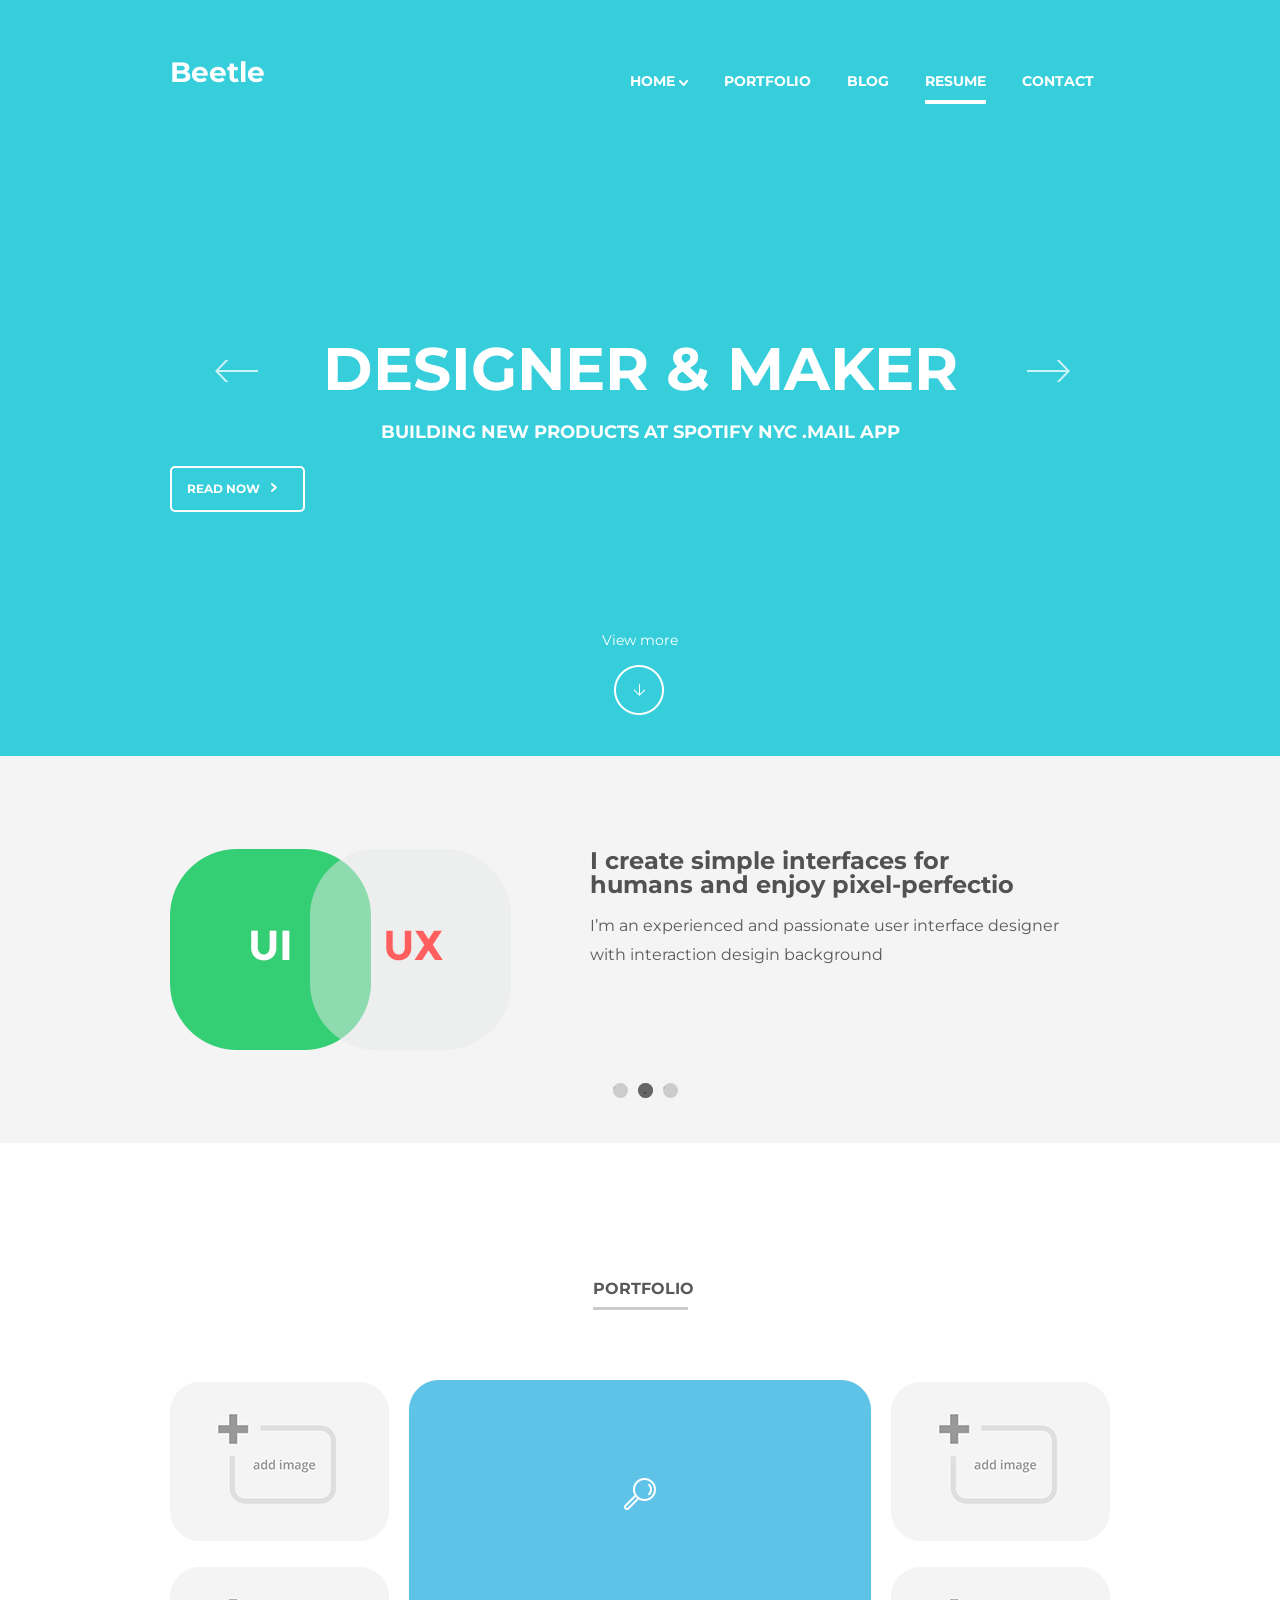
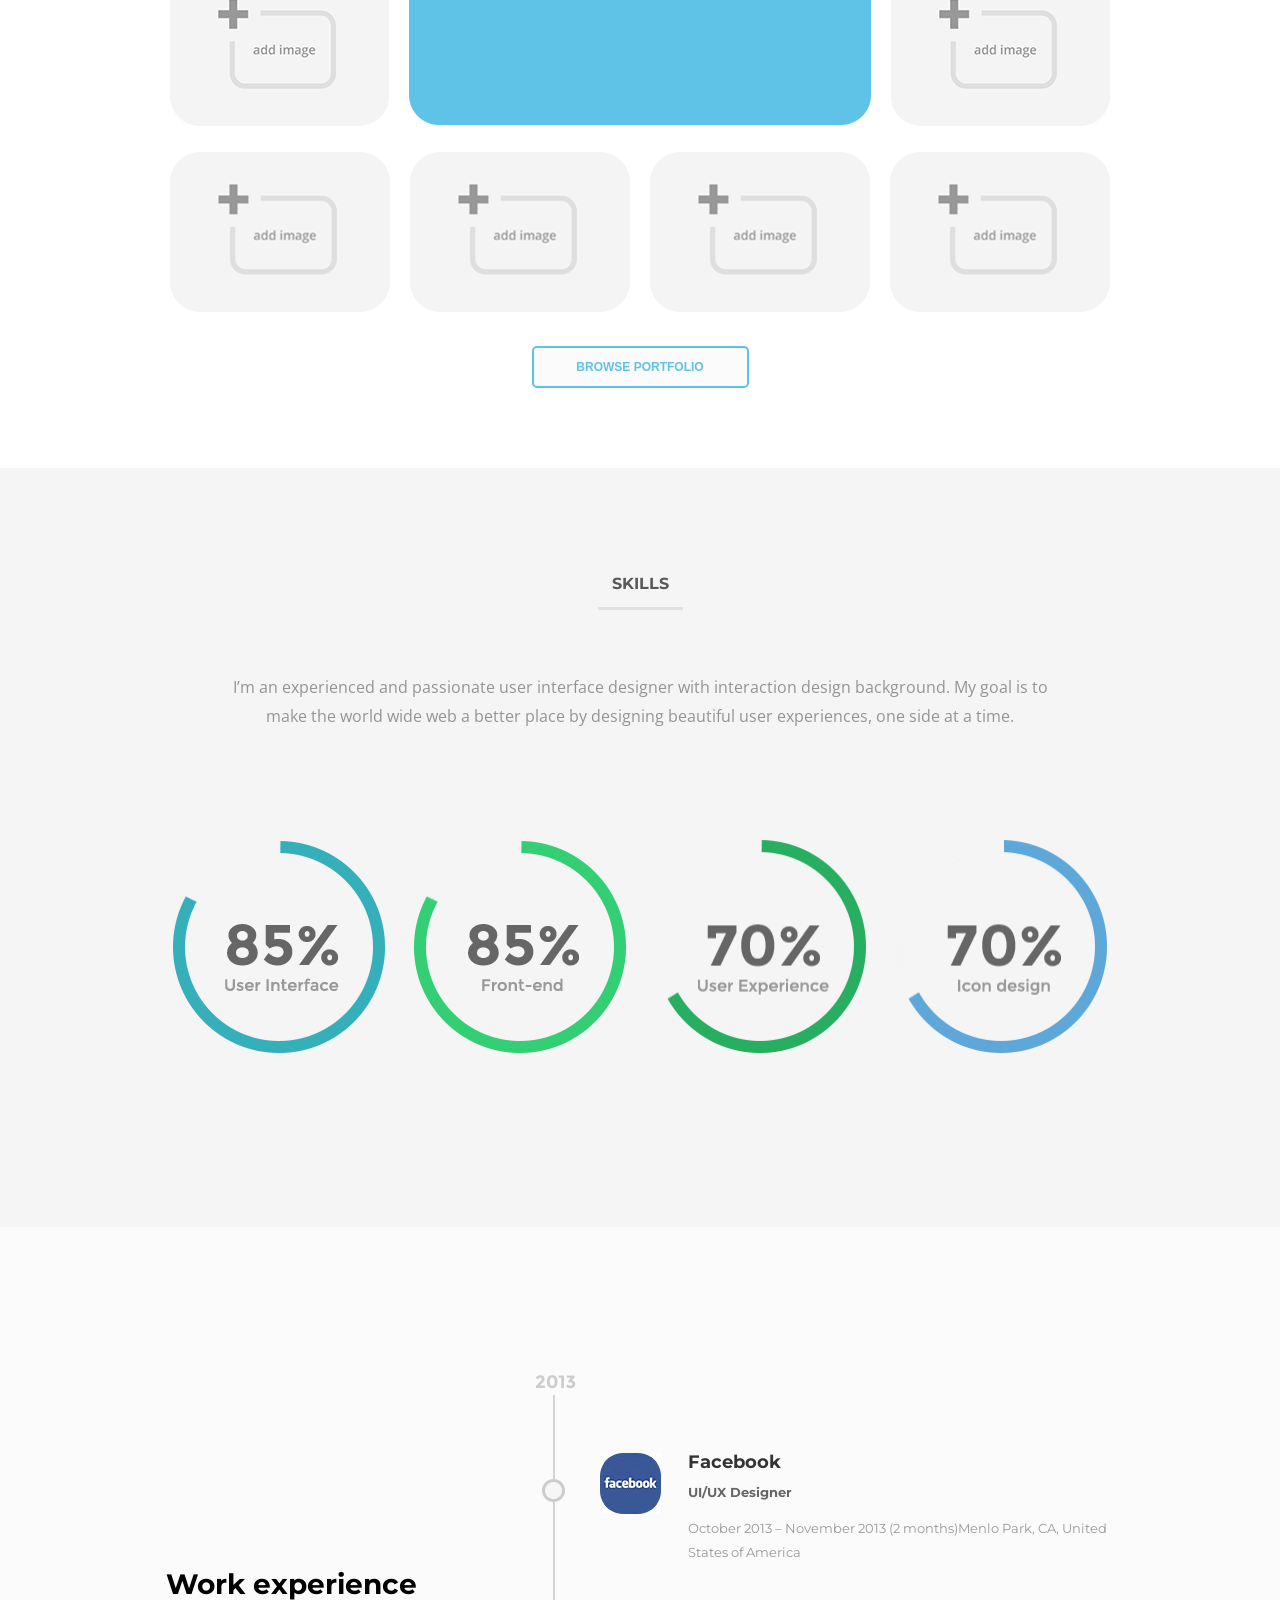
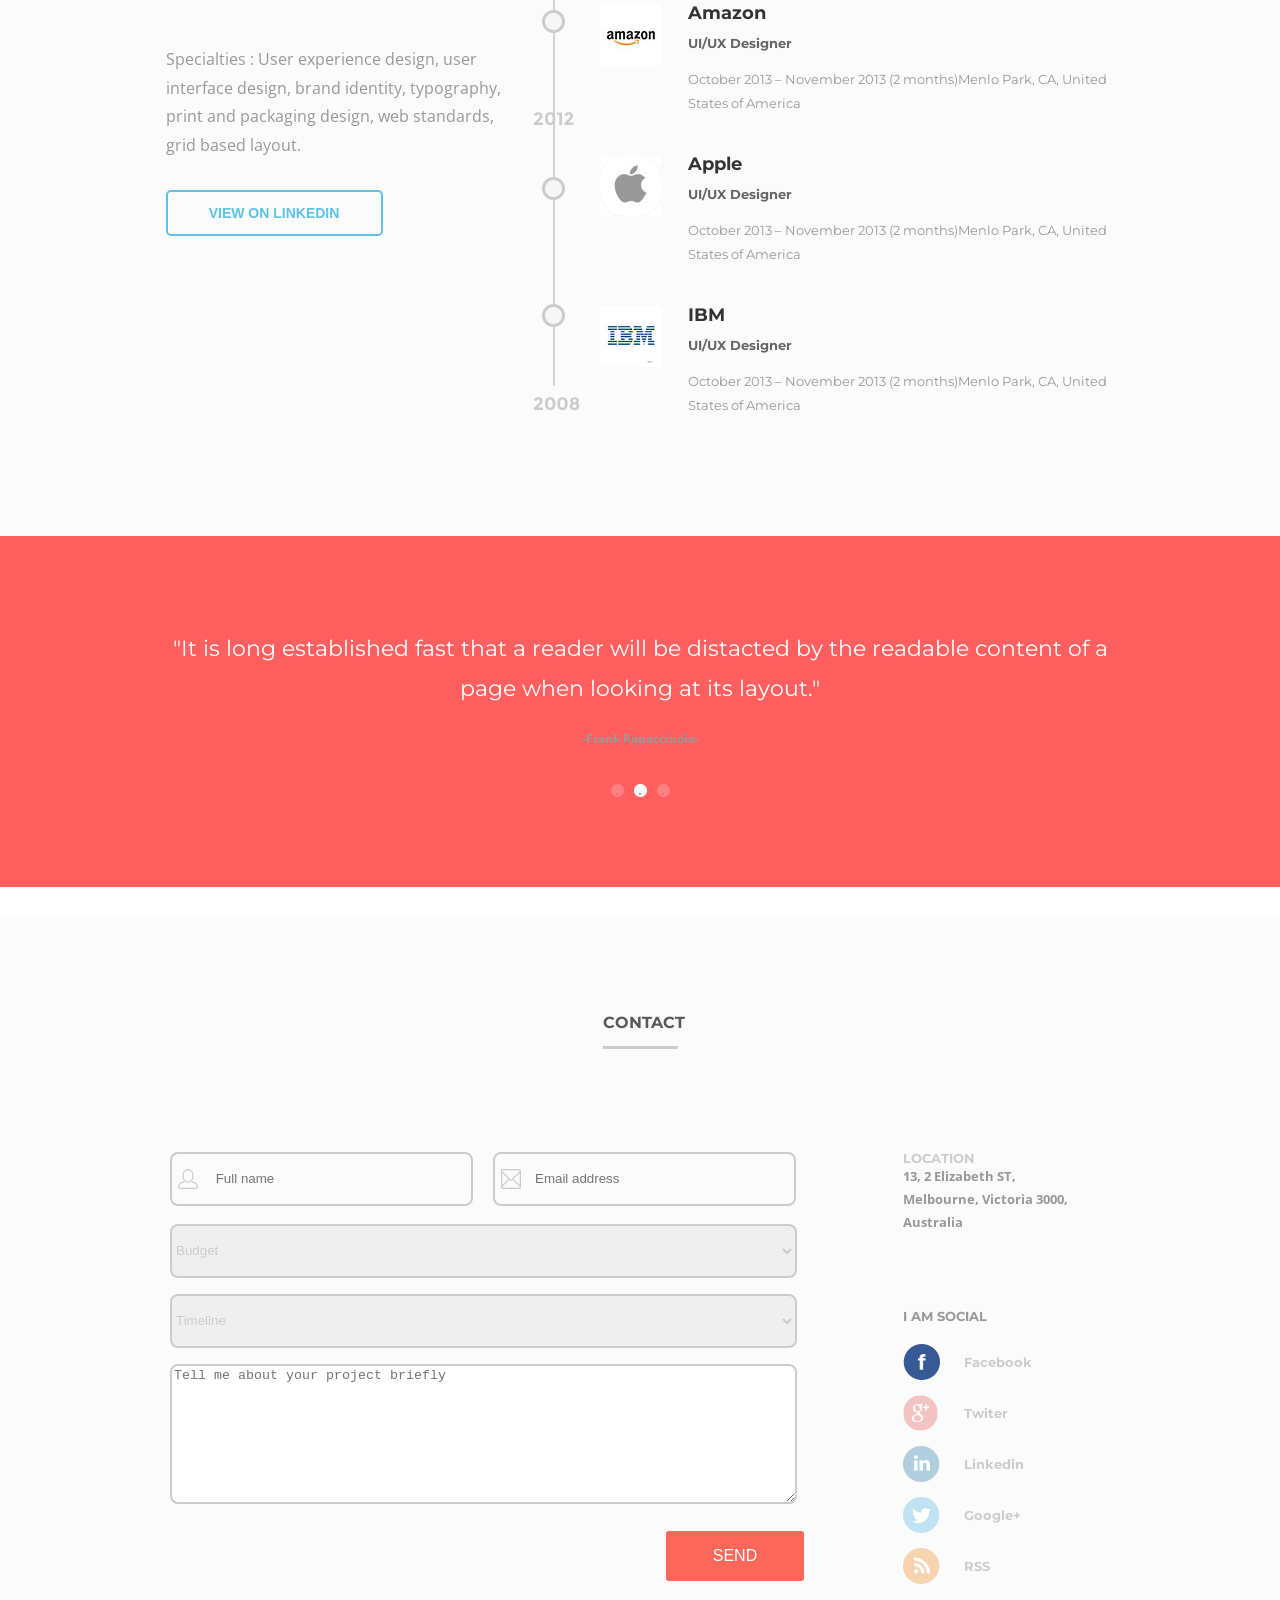
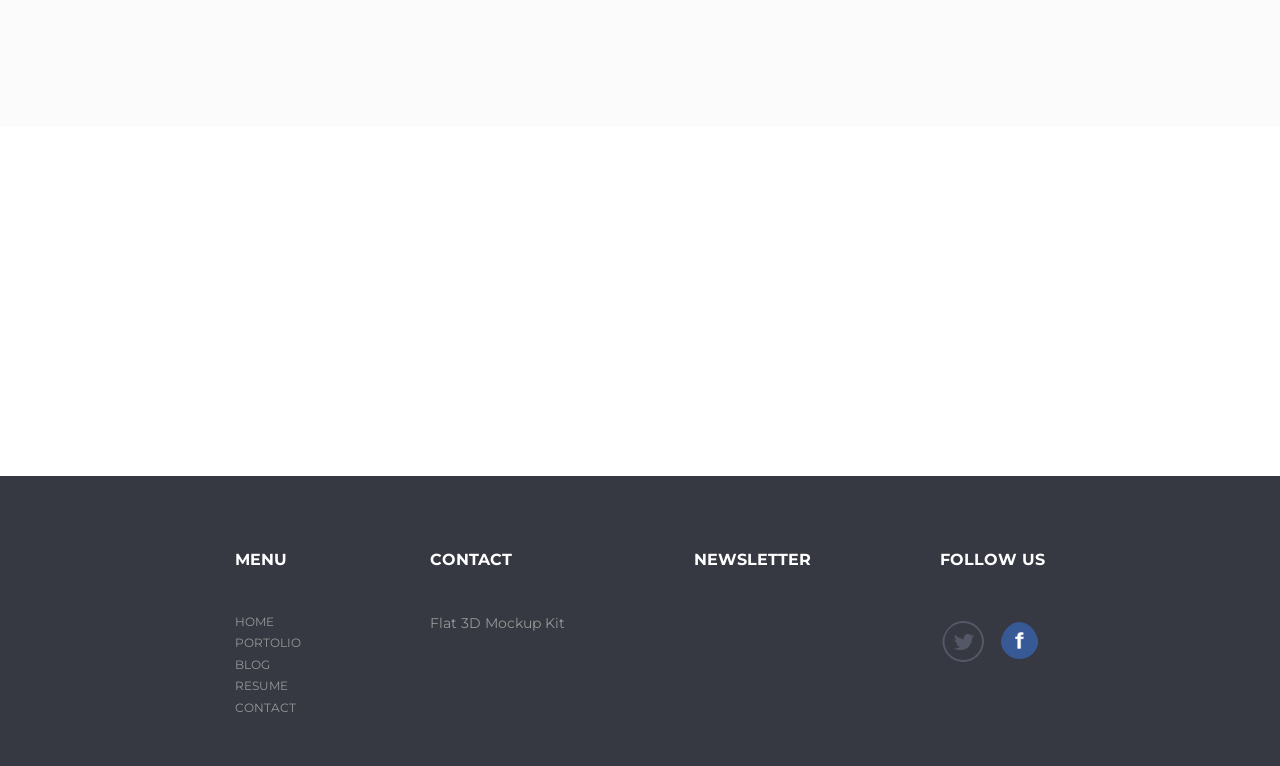
==== commit 187ba555: "init" ====
--- a/index.html
+++ b/index.html
@@ -41,9 +41,6 @@
 				</ul>
 			</div>
 
-			<!-- <a id="next" href="#"><img src="img/slider_next.png" alt="next"></a> -->
-			<!-- <a id="back" href="#"><img src="img/slider_back.png" alt="back"></a> -->
-			
 			<h1>DESIGNER & MAKER</h1>
 			<h2>BUILDING NEW PRODUCTS AT SPOTIFY NYC .MAIL APP</h2>
 
@@ -71,9 +68,11 @@
 	</header>
 	<section class="block_slide">
 
-		<div class="block_info">			
-			<img class="img_UI" src="img/UI.png" alt="UI">
-			<img class="img_UX" src="img/UX.png" alt="UX">
+		<div class="block_info">
+			<div class="UI_UX">			
+				<img class="img_UI" src="img/UI.png" alt="UI">
+				<img class="img_UX" src="img/UX.png" alt="UX">
+			</div>
 			<div class="text_UX">
 				<h3>I create simple interfaces for<br> humans and enjoy pixel-perfectio</h3>
 				<p>I’m an experienced and passionate user interface designer<br> with interaction desigin background</p>
@@ -81,8 +80,10 @@
 		</div>
 
 		<div class="block_info">
-			<img class="img_UI" src="img/UI.png" alt="UI">
-			<img class="img_UX" src="img/UX.png" alt="UX">
+			<div class="UI_UX">			
+				<img class="img_UI" src="img/UI.png" alt="UI">
+				<img class="img_UX" src="img/UX.png" alt="UX">
+			</div>
 			<div class="text_UX">
 				<h3>I create simple interfaces for<br> humans and enjoy pixel-perfectio</h3>
 				<p>I’m an experienced and passionate user interface designer<br> with interaction desigin background</p>
@@ -90,14 +91,15 @@
 		</div>
 
 		<div class="block_info">
-			<img class="img_UI" src="img/UI.png" alt="UI">
-			<img class="img_UX" src="img/UX.png" alt="UX">
+			<div class="UI_UX">			
+				<img class="img_UI" src="img/UI.png" alt="UI">
+				<img class="img_UX" src="img/UX.png" alt="UX">
+			</div>
 			<div class="text_UX">
 				<h3>I create simple interfaces for<br> humans and enjoy pixel-perfectio</h3>
 				<p>I’m an experienced and passionate user interface designer<br> with interaction desigin background</p>
 			</div>
 		</div>
-		
 	</section>
 
 
@@ -118,14 +120,9 @@
 			<img class="img_small" src="img/add_image.png" alt="">
 			<img class="img_small" src="img/add_image.png" alt="">
 		</div>
-
-		
-		<button class="browse_portf"> BROWSE PORTFOLIO</button>			
-		
-		
-
-		
-		
+	
+		
+		<button class="browse_portf"> BROWSE PORTFOLIO</button>	
 		
 	</section >
 
@@ -209,9 +206,9 @@
 			<div class="clearfix"></div>
 			<div>
 				<select  name="Budget" >
-					<option value="RU">Budget</option>
-					<option value="UA">Budget</option>
-					<option value="BLR">Budget</option>
+					<option >Budget</option>
+					<option >Budget</option>
+					<option >Budget</option>
 				</select>
 			</div><br>
 			<div>
@@ -235,11 +232,17 @@
 			</div>
 			<div id="i_social">
 				<h2>I AM SOCIAL</h2>
-				<a class="icon-fb clearfix" href="#"><span >&nbsp;</span><h4>Facebook</h4></a>
-				<a class="icon-tw clearfix" href="#"><span >&nbsp;</span><h4>Twiter</h4></a>
+				<div class="icon-fb clearfix"><a href="#"><span>&nbsp;</span></a> <h4>Facebook</h4></div>
+				<div class="icon-tw clearfix"><a href="#"><span>&nbsp;</span></a> <h4>Twiter</h4></div>
+				<div class="icon-lin clearfix"><a href="#"><span>&nbsp;</span></a> <h4>Linkedin</h4></div>
+				<div class="icon-google clearfix"><a href="#"><span>&nbsp;</span></a> <h4>Google+</h4></div>
+				<div class="icon-rss clearfix"><a href="#"><span>&nbsp;</span></a> <h4>RSS</h4></div>
+
+				<!-- <a class="icon-fb clearfix" href="#"><span >&nbsp;</span><h4>Facebook</h4></a> -->
+				<!-- <a class="icon-tw clearfix" href="#"><span >&nbsp;</span><h4>Twiter</h4></a>
 				<a class="icon-lin clearfix" href="#"><span >&nbsp;</span><h4>Linkedin</h4></a>
 				<a class="icon-google clearfix" href="#"><span >&nbsp;</span><h4>Google+</h4></a>
-				<a class="icon-rss clearfix" href="#"><span >&nbsp;</span><h4>RSS</h4></a>
+				<a class="icon-rss clearfix" href="#"><span >&nbsp;</span><h4>RSS</h4></a> -->
 			</div>
 		</div>
 		</div>
--- a/css/main.css
+++ b/css/main.css
@@ -144,7 +144,7 @@
   width: 100%;
   display: block;
   padding: 93px 0;
-  background: #eee;
+  background: #F4F4F4;
   color: #525252; }
   .block_slide .slick-dots {
     top: 317px; }
@@ -174,6 +174,9 @@
 
 .block_info {
   display: block; }
+
+.UI_UX {
+  position: relative; }
 
 .text_UX {
   position: relative;
@@ -383,7 +386,7 @@
 
 #portfolio {
   text-align: center;
-  background: #FBFBFB; }
+  background: #ffffff; }
   #portfolio h3 {
     padding-top: 108px;
     margin: 0 auto;
@@ -429,10 +432,6 @@
           flex-wrap: wrap; }
 
 .img_big {
-  -webkit-box-flex: 1;
-  -webkit-flex-grow: 1;
-      -ms-flex-positive: 1;
-          flex-grow: 1;
   margin: 10px; }
 
 .img_small {
@@ -611,39 +610,38 @@
   #contact input {
     display: block;
     width: 303px;
-    padding: 18px 0 18px 54px;
+    height: 54px;
     margin: 8px 20px 18px 0px;
     float: left;
     border: 2px solid #ccc;
     -webkit-border-radius: 8px;
             border-radius: 8px;
-    color: #222; }
+    color: #ccc; }
   #contact input:hover {
     border: 2px solid #88D3FF;
     -webkit-border-radius: 8px;
             border-radius: 8px; }
   #contact select {
     width: 627px;
-    padding: 18px;
+    height: 54px;
     margin: 0 10px 0  0;
     color: #ccc;
     border: 2px solid #ccc;
     -webkit-border-radius: 8px;
             border-radius: 8px; }
     #contact select option {
-      padding: 15px;
       border: 2px solid #ccc;
       -webkit-border-radius: 8px;
               border-radius: 8px; }
-  #contact select:hover {
+  #contact select:hover, #contact select:active {
     border: 2px solid #88D3FF;
     -webkit-border-radius: 8px;
             border-radius: 8px; }
   #contact textarea {
     width: 627px;
     height: 140px;
-    padding: 15px;
     margin: 0 10px 0 0;
+    color: #ccc;
     border: 2px solid #ccc;
     -webkit-border-radius: 8px;
             border-radius: 8px; }
@@ -665,11 +663,12 @@
             border-radius: 3px; }
 
 #full_name {
+  padding: 0 40px;
   background: url(../img/full_name.png) no-repeat;
   background-position: 6px; }
 
 #Email {
-  top: 40px;
+  padding: 0 40px;
   background: url(../img/email.png) no-repeat;
   background-position: 6px; }
 
@@ -698,51 +697,65 @@
     color: #999999; }
 
 #i_social {
-  margin: 67px 0 0 0;
-  max-width: 160px; }
+  margin: 67px 0 20px 0;
+  max-width: 220px; }
   #i_social h2 {
     padding: 8px 0;
     text-align: left;
     font-size: 13px;
     color: #999999; }
-  #i_social a {
-    display: block;
-    max-width: 40px;
+
+.icon-fb {
+  margin: 15px 0;
+  padding: 10px 0; }
+  .icon-fb a {
+    float: left;
     -webkit-border-radius: 50%;
             border-radius: 50%; }
-    #i_social a span {
-      float: left;
-      margin-right: 20px; }
-    #i_social a h4 {
-      padding: 12px 20px; }
-
-.icon-fb {
-  margin: 15px 0; }
   .icon-fb span {
+    margin-right: 20px;
     padding: 10px 18px;
     background: url(../img/facebook-letter.png) no-repeat; }
 
 .icon-tw {
-  margin: 15px 0; }
+  margin: 15px 0;
+  padding: 10px 0; }
+  .icon-tw a {
+    float: left;
+    -webkit-border-radius: 50%;
+            border-radius: 50%; }
   .icon-tw span {
+    margin-right: 20px;
     padding: 10px 18px;
     background: url(../img/google-icon.png) no-repeat; }
 
 .icon-lin {
-  margin: 15px 0; }
+  margin: 15px 0;
+  padding: 10px 0; }
+  .icon-lin a {
+    float: left; }
   .icon-lin span {
+    margin-right: 20px;
     padding: 10px 18px;
     background: url(../img/link-icon.png) no-repeat; }
 
 .icon-google {
-  margin: 15px 0; }
+  margin: 15px 0;
+  padding: 10px 0; }
+  .icon-google a {
+    float: left; }
   .icon-google span {
+    margin-right: 20px;
     padding: 10px 18px;
     background: url(../img/tweeter-icon.png) no-repeat; }
 
 .icon-rss {
-  margin: 15px 0; }
+  margin: 15px 0;
+  padding: 10px 0; }
+  .icon-rss a {
+    float: left; }
   .icon-rss span {
+    margin-right: 20px;
     padding: 10px 18px;
     background: url(../img/rss-icon.png) no-repeat; }
 
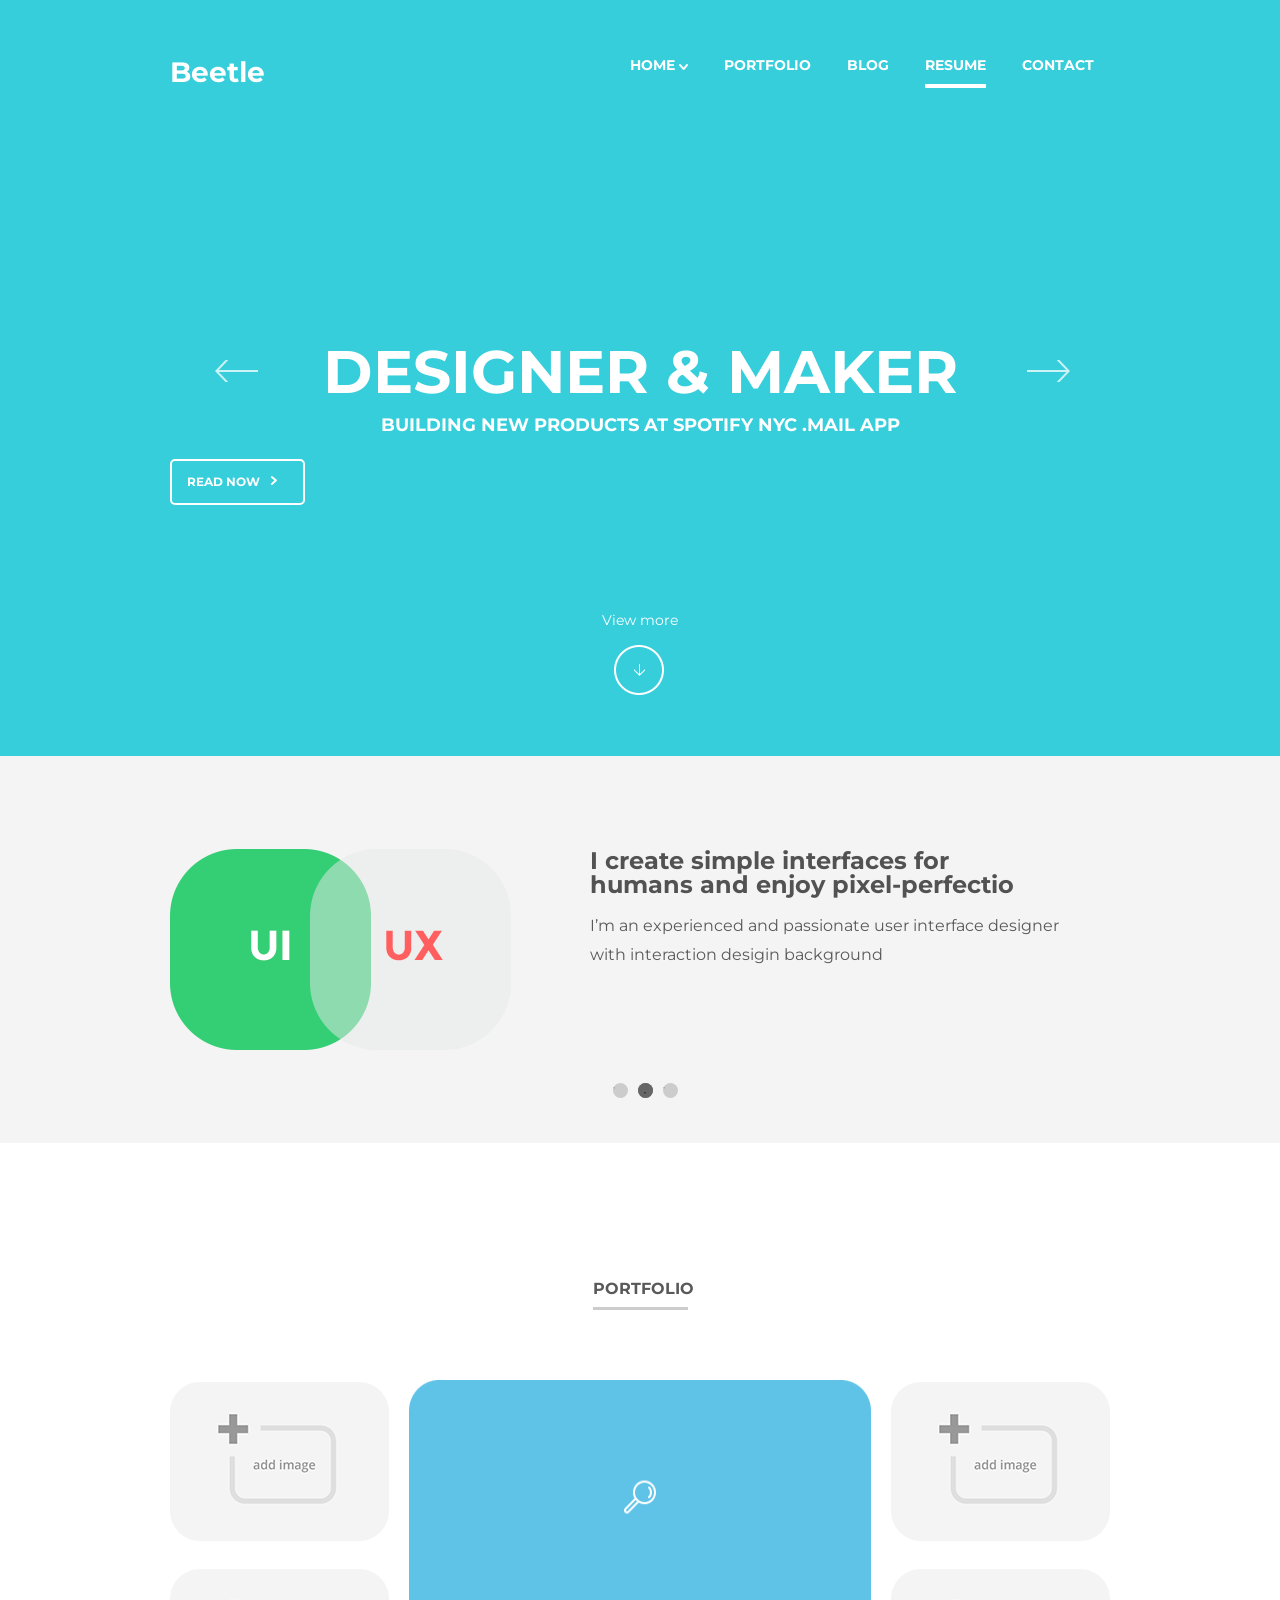
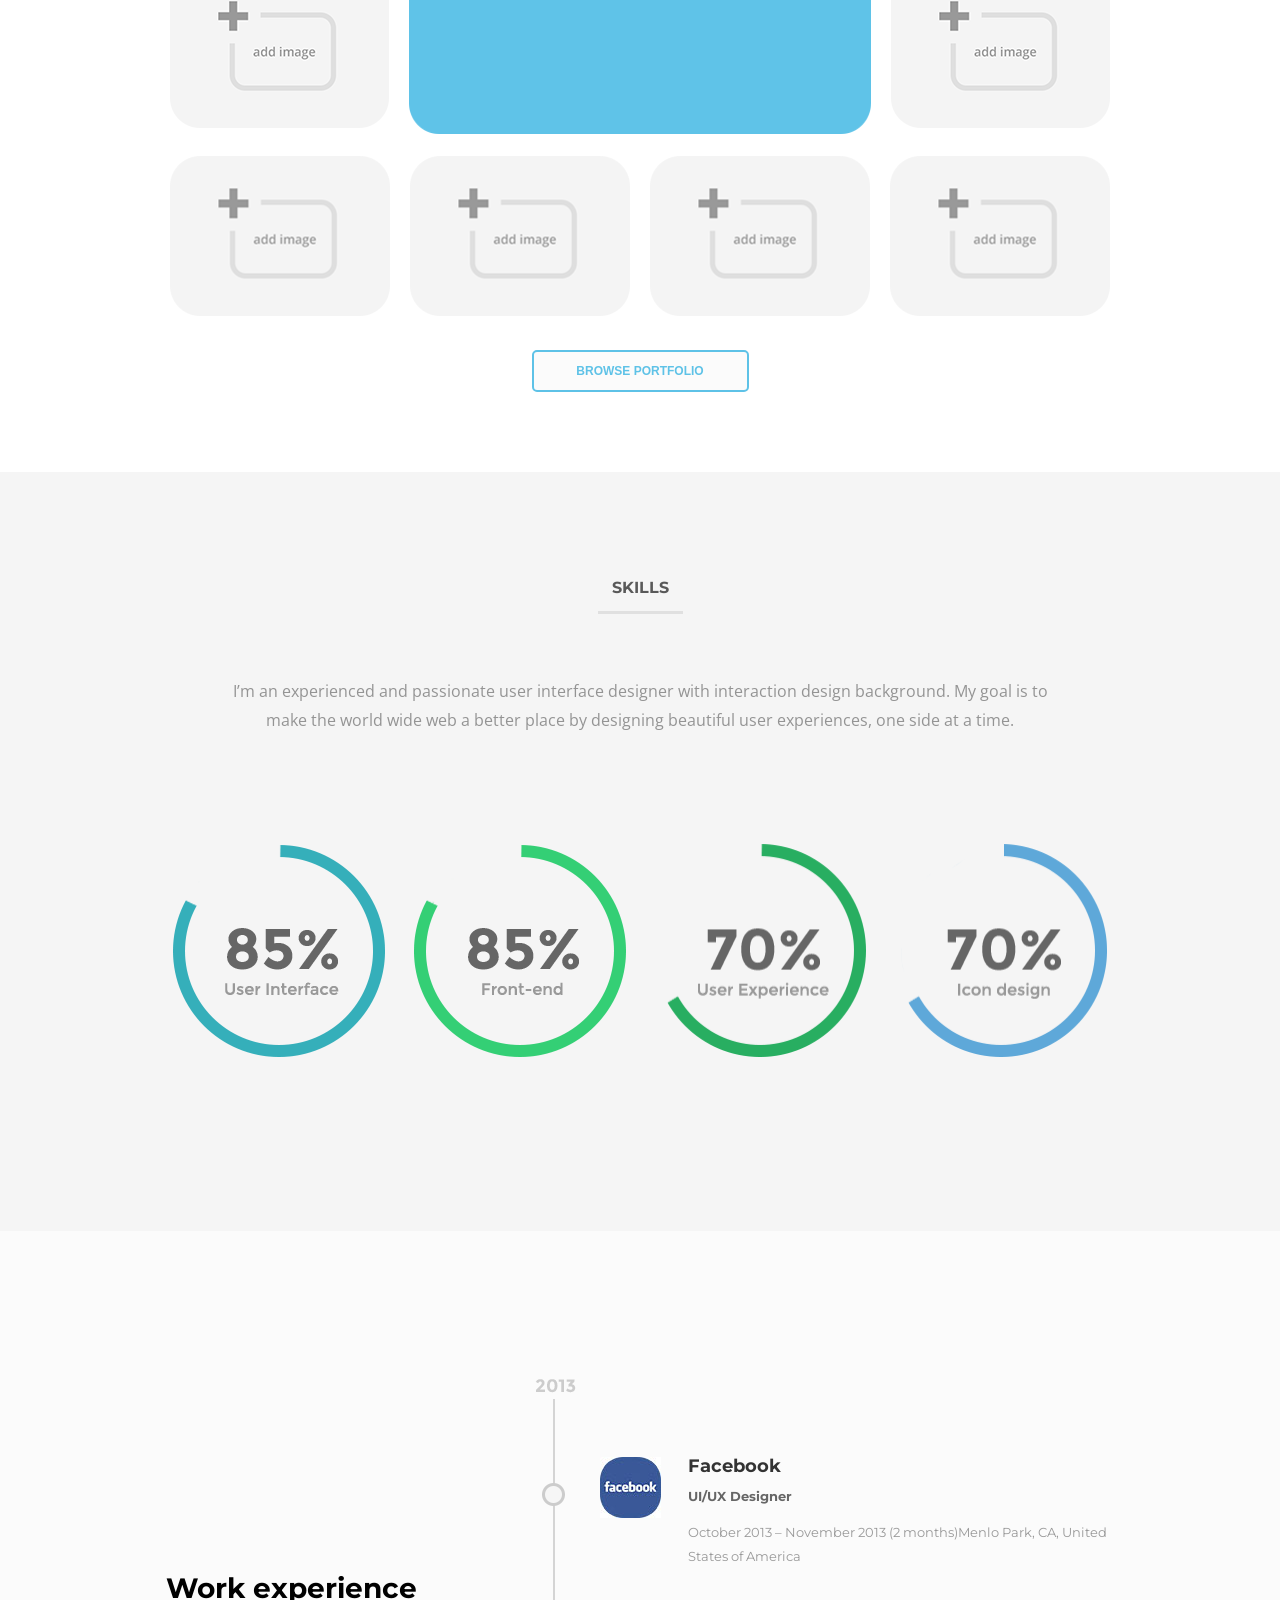
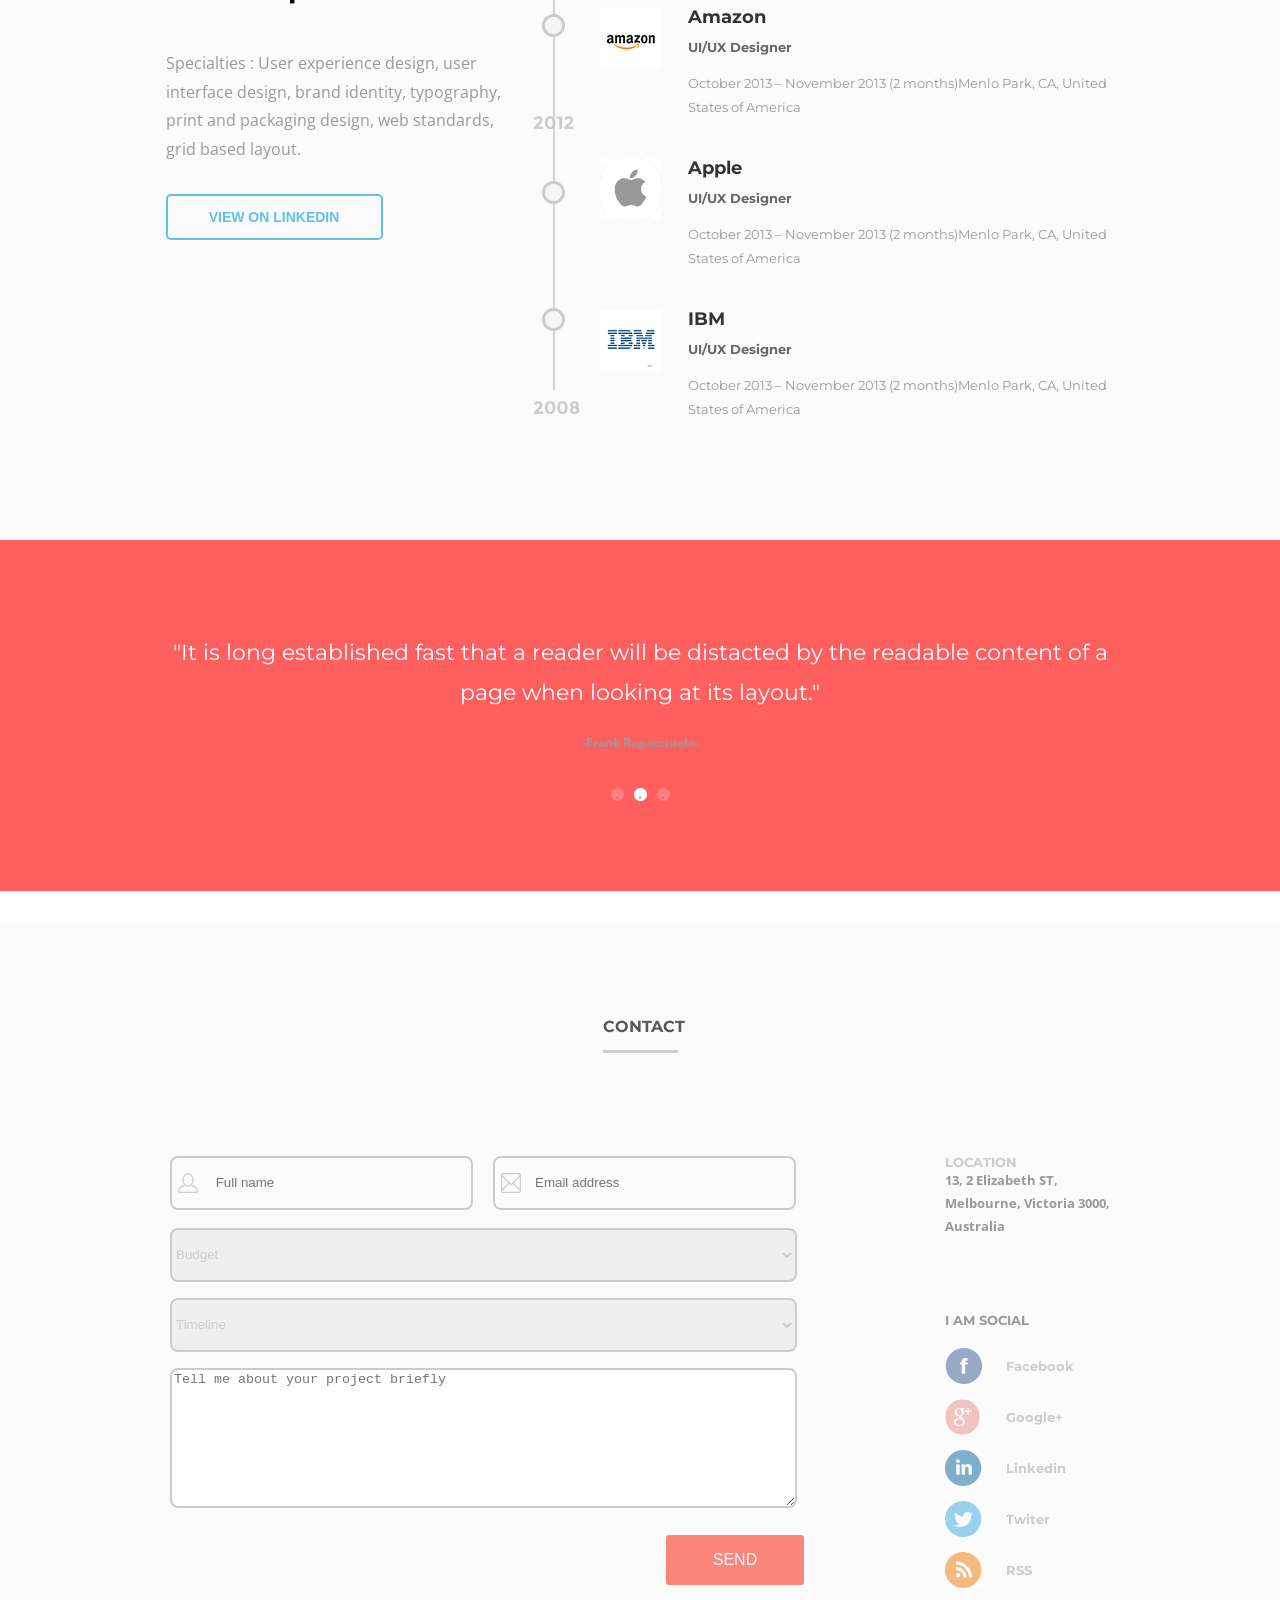
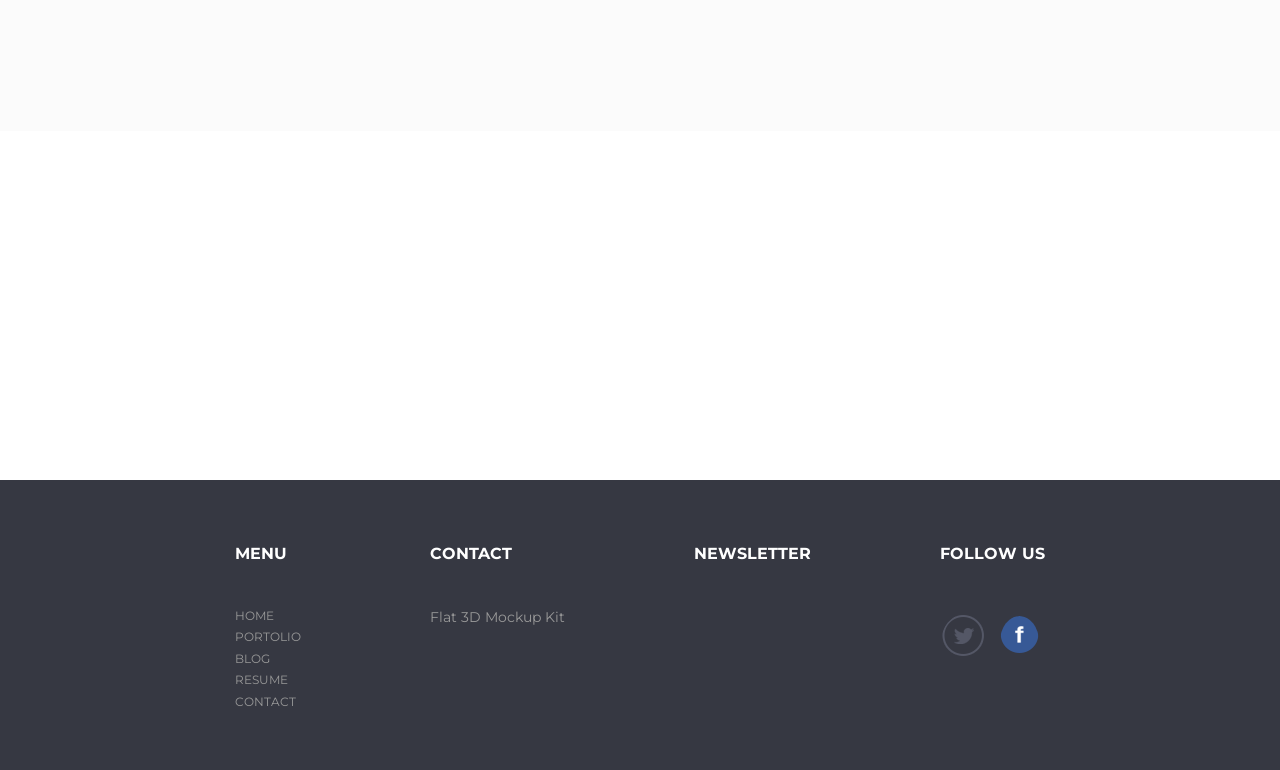
==== commit ced5730e: "init" ====
--- a/index.html
+++ b/index.html
@@ -3,8 +3,8 @@
 <head>
 	<meta charset="UTF-8">
 	<title>Resume</title>
-	<link rel="stylesheet" type="text/css" href="css/slick.css"/>
-	<link rel="stylesheet" type="text/css" href="css/slick-theme.css"/>
+	<link rel="stylesheet" href="css/slick.css"/>
+	<link rel="stylesheet" href="css/slick-theme.css"/>
 	
 	<link rel="stylesheet" href="css/libs.min.css">
 
@@ -21,9 +21,10 @@
 		<div class="content_header ">
 		<div class="center">
 			<h3 id="logo">Beetle</h3>
-			<div id="nav">		
+			<div id="nav">
+				<buttn id="menu_button">&nbsp;</buttn>		
 				<ul>
-					<buttn id="menu_button">&nbsp;</buttn>
+					
 					<li><a class="a_drop " href="#">HOME <img src="img/arrow.png" alt=""></a>
 						<div class="nav_drop">
 							<ul>
@@ -105,12 +106,17 @@
 
 	<section id="portfolio">
 		<h3>PORTFOLIO</h3>
-		<div class="portfolio_1" >			
-			<img class="img_small" src="img/add_image.png" alt="">
-			<img class="img_small" src="img/add_image.png" alt="">
+		<div class="portfolio_1" >
+		
+		<div class="img_block">			
+			<img class="img_small" src="img/add_image.png" alt="">
+			<img class="img_small" src="img/add_image.png" alt="">
+		</div>
 			<img class="img_big" src="img/Forma-83.png" alt="">
-			<img class="img_small" src="img/add_image.png" alt="">
-			<img class="img_small" src="img/add_image.png" alt="">
+		<div class="img_block">
+			<img class="img_small" src="img/add_image.png" alt="">
+			<img class="img_small" src="img/add_image.png" alt="">
+		</div>
 		</div>
 		
 		
@@ -233,16 +239,10 @@
 			<div id="i_social">
 				<h2>I AM SOCIAL</h2>
 				<div class="icon-fb clearfix"><a href="#"><span>&nbsp;</span></a> <h4>Facebook</h4></div>
-				<div class="icon-tw clearfix"><a href="#"><span>&nbsp;</span></a> <h4>Twiter</h4></div>
+				<div class="icon-tw clearfix"><a href="#"><span>&nbsp;</span></a> <h4>Google+</h4></div>
 				<div class="icon-lin clearfix"><a href="#"><span>&nbsp;</span></a> <h4>Linkedin</h4></div>
-				<div class="icon-google clearfix"><a href="#"><span>&nbsp;</span></a> <h4>Google+</h4></div>
+				<div class="icon-google clearfix"><a href="#"><span>&nbsp;</span></a> <h4>Twiter</h4></div>
 				<div class="icon-rss clearfix"><a href="#"><span>&nbsp;</span></a> <h4>RSS</h4></div>
-
-				<!-- <a class="icon-fb clearfix" href="#"><span >&nbsp;</span><h4>Facebook</h4></a> -->
-				<!-- <a class="icon-tw clearfix" href="#"><span >&nbsp;</span><h4>Twiter</h4></a>
-				<a class="icon-lin clearfix" href="#"><span >&nbsp;</span><h4>Linkedin</h4></a>
-				<a class="icon-google clearfix" href="#"><span >&nbsp;</span><h4>Google+</h4></a>
-				<a class="icon-rss clearfix" href="#"><span >&nbsp;</span><h4>RSS</h4></a> -->
 			</div>
 		</div>
 		</div>
--- a/css/main.css
+++ b/css/main.css
@@ -258,19 +258,18 @@
 .content_header {
   position: absolute;
   z-index: 10;
-  width: 100%;
-  height: 756px; }
+  width: 100%; }
 
 .center {
   width: 940px;
   margin: 0 auto;
   color: #fff; }
   .center h1 {
-    padding-top: 281px;
+    padding-top: 300px;
     font-size: 60px;
     text-align: center; }
   .center h2 {
-    padding-top: 24px;
+    padding-top: 14px;
     font-size: 18px;
     font-weight: regular;
     text-align: center; }
@@ -293,7 +292,7 @@
   background: url(../img/menu_hover.png); }
 
 #nav {
-  padding-top: 58px; }
+  padding-top: 42px; }
   #nav ul {
     float: right; }
     #nav ul li {
@@ -367,7 +366,7 @@
     padding: 5px; }
 
 #viewmore {
-  padding-top: 163px;
+  padding-top: 150px;
   text-align: center; }
   #viewmore p {
     padding: 24px;
@@ -397,6 +396,10 @@
     padding-bottom: 10px;
     border-bottom: 3px solid #ccc; }
 
+.img_block {
+  display: block;
+  max-width: 240px; }
+
 .portfolio_1 {
   max-width: 960px;
   max-height: 450px;
@@ -406,14 +409,14 @@
   display: -webkit-flex;
   display: -ms-flexbox;
   display: flex;
-  -webkit-box-orient: vertical;
+  -webkit-box-orient: horizontal;
   -webkit-box-direction: normal;
-  -webkit-flex-direction: column;
-      -ms-flex-direction: column;
-          flex-direction: column;
-  -webkit-flex-wrap: wrap;
-      -ms-flex-wrap: wrap;
-          flex-wrap: wrap; }
+  -webkit-flex-direction: row;
+      -ms-flex-direction: row;
+          flex-direction: row;
+  -webkit-flex-wrap: nowrap;
+      -ms-flex-wrap: nowrap;
+          flex-wrap: nowrap; }
 
 .portfolio_2 {
   max-width: 960px;
@@ -427,9 +430,9 @@
   -webkit-flex-direction: row;
       -ms-flex-direction: row;
           flex-direction: row;
-  -webkit-flex-wrap: wrap;
-      -ms-flex-wrap: wrap;
-          flex-wrap: wrap; }
+  -webkit-flex-wrap: nowrap;
+      -ms-flex-wrap: nowrap;
+          flex-wrap: nowrap; }
 
 .img_big {
   margin: 10px; }
@@ -660,7 +663,10 @@
     cursor: pointer;
     background: #FD685B;
     -webkit-border-radius: 3px;
-            border-radius: 3px; }
+            border-radius: 3px;
+    opacity: 0.8; }
+  #contact button:hover {
+    opacity: 1; }
 
 #full_name {
   padding: 0 40px;
@@ -673,18 +679,8 @@
   background-position: 6px; }
 
 #contact_side {
-  display: -webkit-box;
-  display: -webkit-flex;
-  display: -ms-flexbox;
-  display: flex;
-  -webkit-box-orient: vertical;
-  -webkit-box-direction: normal;
-  -webkit-flex-direction: column;
-      -ms-flex-direction: column;
-          flex-direction: column;
-  -webkit-justify-content: space-around;
-      -ms-flex-pack: distribute;
-          justify-content: space-around;
+  display: block;
+  float: right;
   padding: 103px 0 0 83px; }
   #contact_side h4 {
     font-weight: bold;
@@ -715,7 +711,10 @@
   .icon-fb span {
     margin-right: 20px;
     padding: 10px 18px;
-    background: url(../img/facebook-letter.png) no-repeat; }
+    background: url(../img/facebook-letter.png) no-repeat;
+    opacity: 0.5; }
+  .icon-fb span:hover {
+    opacity: 1; }
 
 .icon-tw {
   margin: 15px 0;
@@ -727,7 +726,10 @@
   .icon-tw span {
     margin-right: 20px;
     padding: 10px 18px;
-    background: url(../img/google-icon.png) no-repeat; }
+    background: url(../img/google-icon.png) no-repeat;
+    opacity: 0.3; }
+  .icon-tw span:hover {
+    opacity: 1; }
 
 .icon-lin {
   margin: 15px 0;
@@ -737,7 +739,10 @@
   .icon-lin span {
     margin-right: 20px;
     padding: 10px 18px;
-    background: url(../img/link-icon.png) no-repeat; }
+    background: url(../img/link-icon.png) no-repeat;
+    opacity: 0.5; }
+  .icon-lin span:hover {
+    opacity: 1; }
 
 .icon-google {
   margin: 15px 0;
@@ -747,7 +752,10 @@
   .icon-google span {
     margin-right: 20px;
     padding: 10px 18px;
-    background: url(../img/tweeter-icon.png) no-repeat; }
+    background: url(../img/tweeter-icon.png) no-repeat;
+    opacity: 0.5; }
+  .icon-google span:hover {
+    opacity: 1; }
 
 .icon-rss {
   margin: 15px 0;
@@ -757,7 +765,10 @@
   .icon-rss span {
     margin-right: 20px;
     padding: 10px 18px;
-    background: url(../img/rss-icon.png) no-repeat; }
+    background: url(../img/rss-icon.png) no-repeat;
+    opacity: 0.5; }
+  .icon-rss span:hover {
+    opacity: 1; }
 
 #map iframe {
   width: 100%;
@@ -832,20 +843,308 @@
     padding: 18px;
     background: url(../img/facebook-footer2.png) no-repeat; }
 
-@media only screen and (max-width: 1024px) {
+@media only screen and (max-width: 680px) {
+  .slider {
+    width: 100%;
+    height: 550px; }
+  .sl_bg {
+    width: 680px;
+    height: 550px; }
+  .sl_img {
+    width: 680px; }
+    .sl_img img {
+      width: auto;
+      height: 550px; }
   .slick-prev {
-    left: 1%; }
+    left: 1%;
+    top: 43%; }
   .slick-next {
-    right: 1%; }
+    right: 1%;
+    top: 43%; }
+  .center {
+    width: 650px;
+    margin: 0 auto; }
+  #menu_button {
+    display: block;
+    margin-right: 20px;
+    float: right; }
+  #nav ul {
+    display: none; }
+  .slick-prev {
+    left: 2%; }
+  .slick-next {
+    right: 8%; }
+  .center h1 {
+    padding-top: 200px;
+    font-size: 40px; }
+  .center h2 {
+    padding-top: 14px;
+    font-size: 14px; }
   #logo {
-    float: left;
     padding-top: 58px;
-    font-size: 18px;
-    font-weight: bold; } }
-
-@media only screen and (max-width: 680px) {
-  #menu_button {
-    display: inline-block; } }
-
-#nav li {
-  display: none; }
+    font-size: 28px;
+    margin-left: 20px; }
+  .redmore {
+    margin: 55px 20px;
+    width: 115px;
+    padding: 5px;
+    border: 2px solid #fff;
+    -webkit-border-radius: 5px;
+            border-radius: 5px; }
+    .redmore h3 {
+      color: #fff;
+      float: left;
+      padding: 5px;
+      font-size: 12px; }
+  #viewmore {
+    padding-top: 70px; }
+  .block_slide {
+    padding: 50px 0; }
+    .block_slide .slick-dots {
+      top: 170px; }
+  .text_UX h3 {
+    margin-left: -20px;
+    font-size: 14px; }
+  .text_UX p {
+    padding-top: 15px;
+    max-width: 280px;
+    margin-left: -20px;
+    font-size: 12px; }
+  .img_UI {
+    position: relative;
+    max-width: 120px;
+    max-height: 120px;
+    margin-left: -280px; }
+  .img_UX {
+    position: absolute;
+    max-width: 120px;
+    max-height: 120px;
+    margin-left: -190px; }
+  #portfolio h3 {
+    padding-top: 50px;
+    font-size: 14px;
+    content: "";
+    width: 85px;
+    padding-bottom: 10px;
+    border-bottom: 3px solid #ccc; }
+  .img_block {
+    max-width: 153px; }
+  .portfolio_1 {
+    width: 580px; }
+  .portfolio_2 {
+    width: 580px; }
+    .portfolio_2 img {
+      margin: 13px; }
+  .img_big {
+    max-width: 265px;
+    max-height: 200px; }
+  .img_small {
+    max-width: 120px;
+    max-height: 90px; }
+  .browse_portf {
+    width: 160px; }
+  #skills h3 {
+    padding-top: 60px;
+    font-size: 16px;
+    content: "";
+    width: 65px;
+    padding-bottom: 10px; }
+  #skills p {
+    width: 523px;
+    padding-top: 53px;
+    font-size: 15px; }
+  .skills_img {
+    padding: 40px 0 80px 0; }
+    .skills_img img {
+      margin: 10px;
+      max-width: 120px;
+      max-height: 120px; }
+  #img_expernc {
+    max-height: 680px;
+    margin: 148px 0 125px 0; }
+  .work_experience {
+    max-width: 550px;
+    margin-right: 32px; }
+    .work_experience h3 {
+      font-size: 20px;
+      margin-top: 42px; }
+    .work_experience p {
+      margin-top: 47px;
+      font-size: 13px; }
+    .work_experience button {
+      width: 150px;
+      margin-top: 30px;
+      padding: 10px;
+      font-size: 13px; }
+  .experience_deckript {
+    max-width: 400px;
+    margin-top: 147px; }
+  .experiens_block {
+    display: inline-block; }
+    .experiens_block h3 {
+      font-weight: bold;
+      font-size: 18px;
+      color: #333333; }
+    .experiens_block h4 {
+      padding-top: 15px;
+      font-weight: regular;
+      font-size: 13px;
+      color: #666666; }
+    .experiens_block p {
+      padding-top: 18px;
+      font-weight: regular;
+      font-size: 13px;
+      color: #999999; }
+    .experiens_block img {
+      float: left;
+      padding: 0 27px 90px 20px; }
+  .block_slide_2 {
+    width: 100%;
+    padding: 30px 0 40px 0; }
+    .block_slide_2 p {
+      font-size: 16px;
+      max-width: 500px;
+      margin: 0 auto; }
+    .block_slide_2 h3 {
+      padding-top: 24px;
+      font-size: 12px; }
+  .slick-dots {
+    top: 160px; }
+  #contact {
+    width: 100%;
+    height: 600px;
+    font-size: 16px; }
+    #contact h3 {
+      padding-top: 40px;
+      margin: 0 auto;
+      font-size: 15px;
+      content: "";
+      width: 75px;
+      padding-bottom: 15px;
+      border-bottom: 3px solid #ccc; }
+    #contact form {
+      width: 325px;
+      margin-left: 20px;
+      margin-top: 50px; }
+    #contact input {
+      display: block;
+      width: 140px;
+      height: 40px; }
+    #contact select {
+      width: 300px;
+      height: 40px; }
+    #contact textarea {
+      width: 300px;
+      height: 120px; }
+    #contact button {
+      width: 120px;
+      height: 40px;
+      margin: 24px 0 0 180px; }
+  #contact_side {
+    padding: 50px 0 0 83px; }
+    #contact_side h4 {
+      font-size: 13px; }
+    #contact_side p {
+      font-size: 13px; }
+  #i_social {
+    margin: 20px 0 20px 0;
+    max-width: 220px; }
+    #i_social h2 {
+      padding: 8px 0;
+      font-size: 13px; }
+  .icon-fb {
+    margin: 10px 0;
+    padding: 10px 0; }
+    .icon-fb a {
+      float: left;
+      -webkit-border-radius: 50%;
+              border-radius: 50%; }
+    .icon-fb span {
+      margin-right: 20px;
+      padding: 10px 18px;
+      background: url(../img/facebook-letter.png) no-repeat;
+      opacity: 0.5; }
+    .icon-fb span:hover {
+      opacity: 1; }
+  .icon-tw {
+    margin: 10px 0;
+    padding: 10px 0; }
+    .icon-tw a {
+      float: left;
+      -webkit-border-radius: 50%;
+              border-radius: 50%; }
+    .icon-tw span {
+      margin-right: 20px;
+      padding: 10px 18px;
+      background: url(../img/google-icon.png) no-repeat;
+      opacity: 0.3; }
+    .icon-tw span:hover {
+      opacity: 1; }
+  .icon-lin {
+    margin: 10px 0;
+    padding: 10px 0; }
+    .icon-lin a {
+      float: left; }
+    .icon-lin span {
+      margin-right: 20px;
+      padding: 10px 18px;
+      background: url(../img/link-icon.png) no-repeat;
+      opacity: 0.5; }
+    .icon-lin span:hover {
+      opacity: 1; }
+  .icon-google {
+    margin: 10px 0;
+    padding: 10px 0; }
+    .icon-google a {
+      float: left; }
+    .icon-google span {
+      margin-right: 20px;
+      padding: 10px 18px;
+      background: url(../img/tweeter-icon.png) no-repeat;
+      opacity: 0.5; }
+    .icon-google span:hover {
+      opacity: 1; }
+  .icon-rss {
+    margin: 10px 0;
+    padding: 10px 0; }
+    .icon-rss a {
+      float: left; }
+    .icon-rss span {
+      margin-right: 20px;
+      padding: 10px 18px;
+      background: url(../img/rss-icon.png) no-repeat;
+      opacity: 0.5; }
+    .icon-rss span:hover {
+      opacity: 1; }
+  #map iframe {
+    height: 150px; }
+  #footer {
+    height: 200px; }
+  .footer_content div {
+    display: -webkit-box;
+    display: -webkit-flex;
+    display: -ms-flexbox;
+    display: flex;
+    -webkit-box-orient: vertical;
+    -webkit-box-direction: normal;
+    -webkit-flex-direction: column;
+        -ms-flex-direction: column;
+            flex-direction: column;
+    height: 185px;
+    margin: 30px 0; }
+    .footer_content div h2 {
+      padding-bottom: 20px;
+      font-size: 14px; }
+    .footer_content div a {
+      font-size: 11px;
+      line-height: 1.8; }
+    .footer_content div p {
+      font-size: 11px; }
+  #tviter_button {
+    margin-top: 20px; }
+    #tviter_button span {
+      padding: 25px; }
+  #fb_button {
+    margin: -25px 0 0 60px; }
+    #fb_button span {
+      padding: 18px; } }
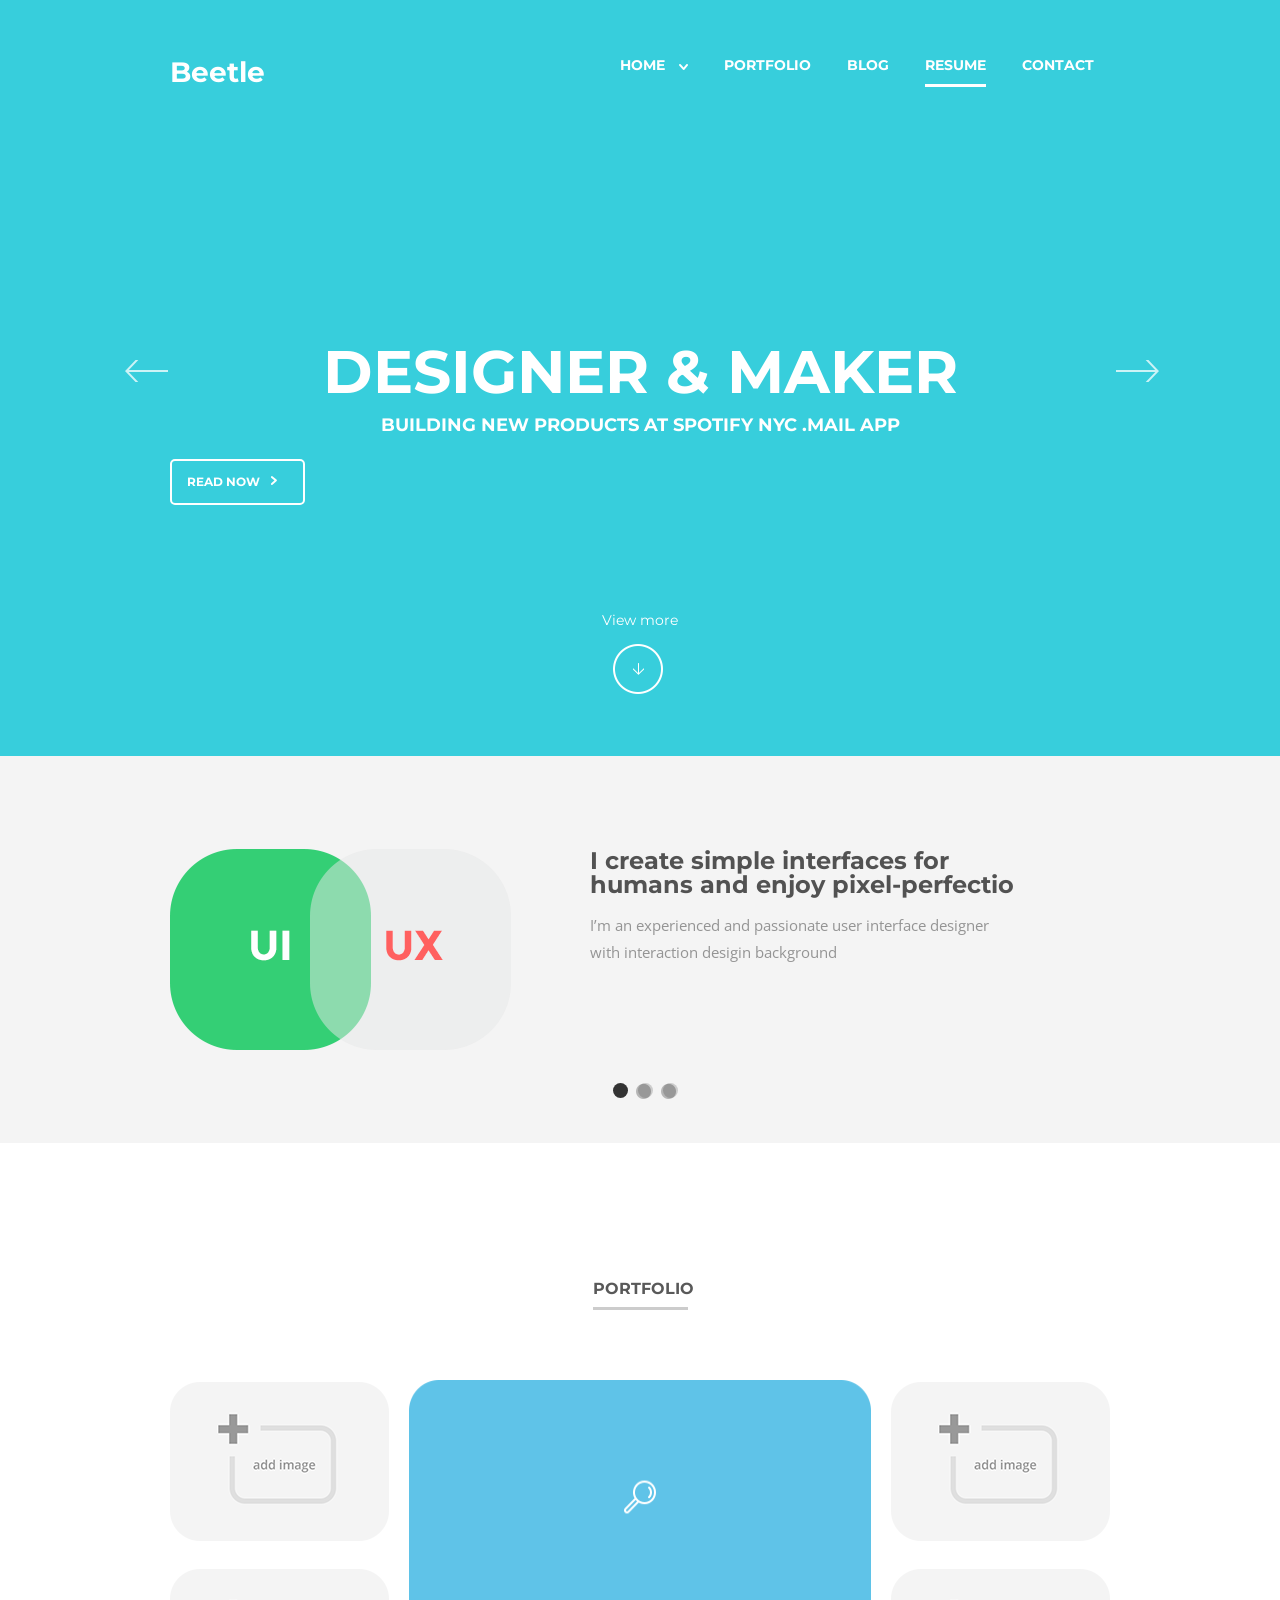
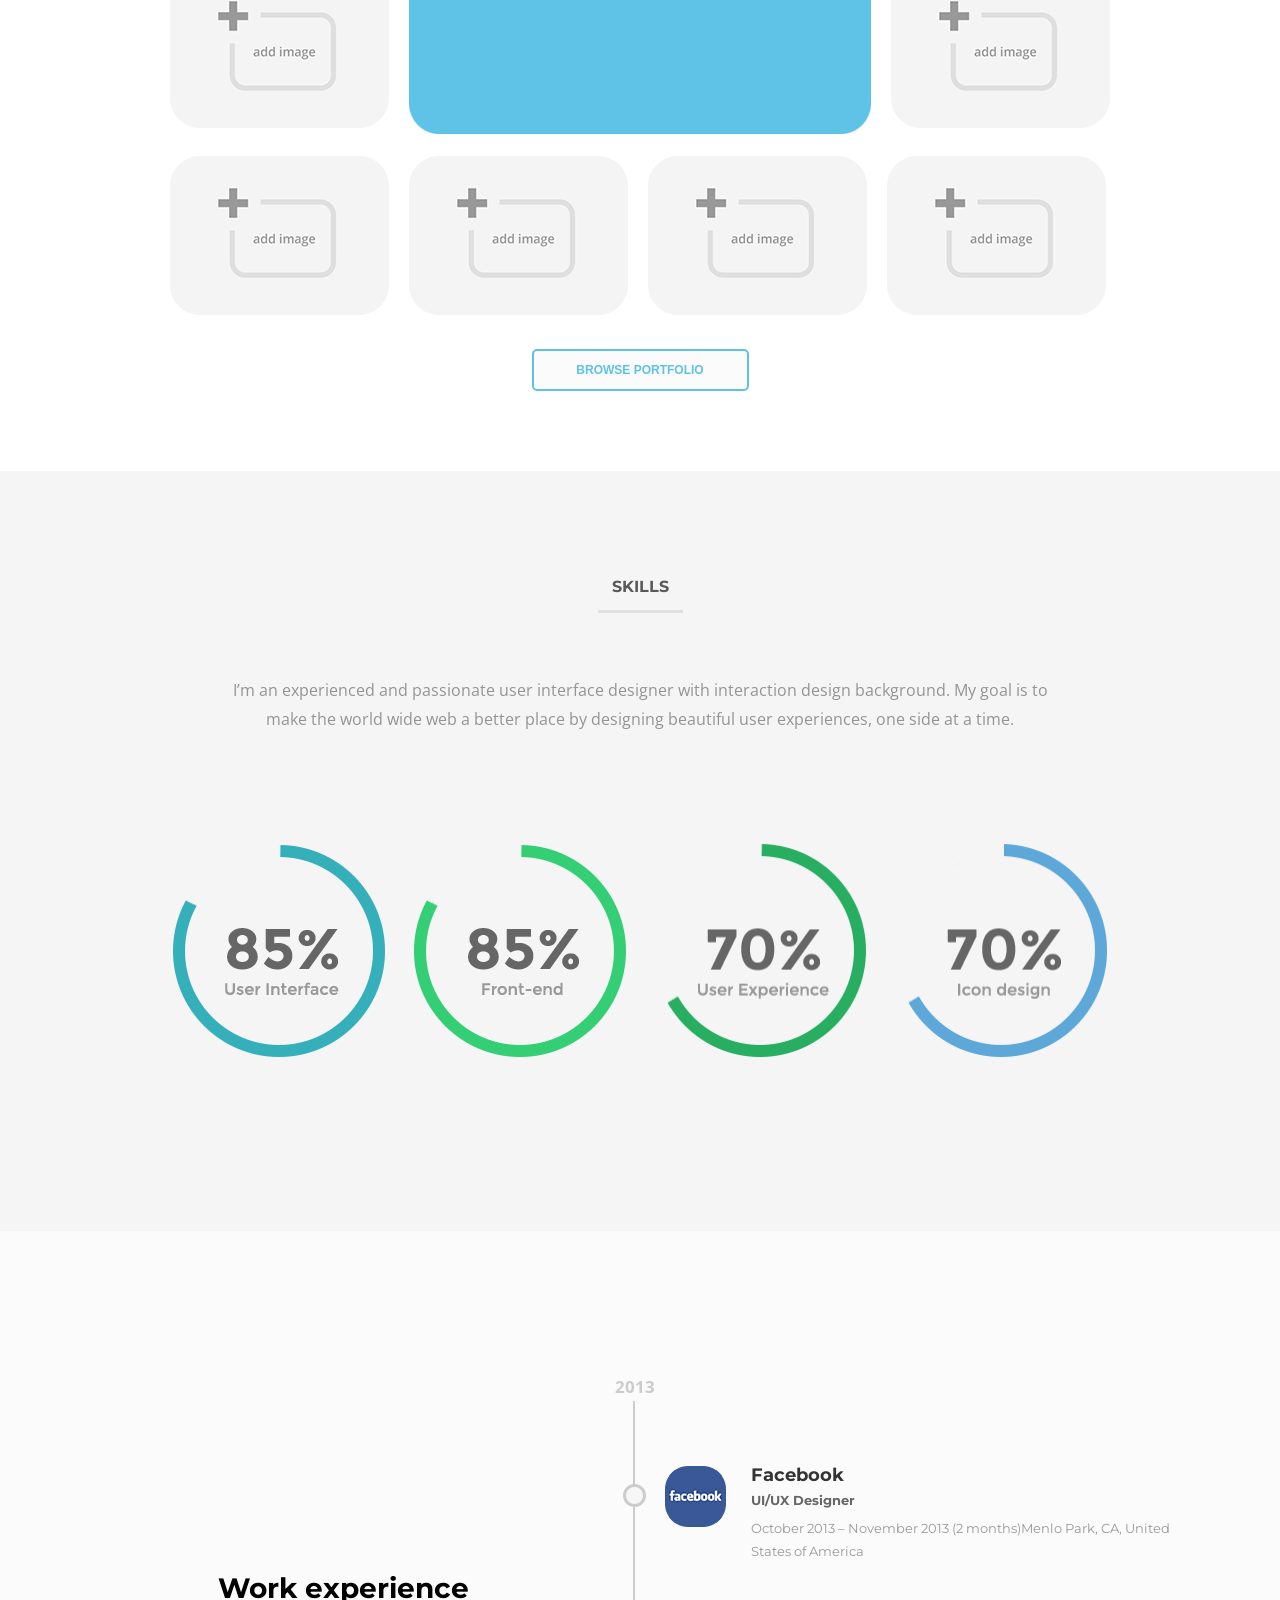
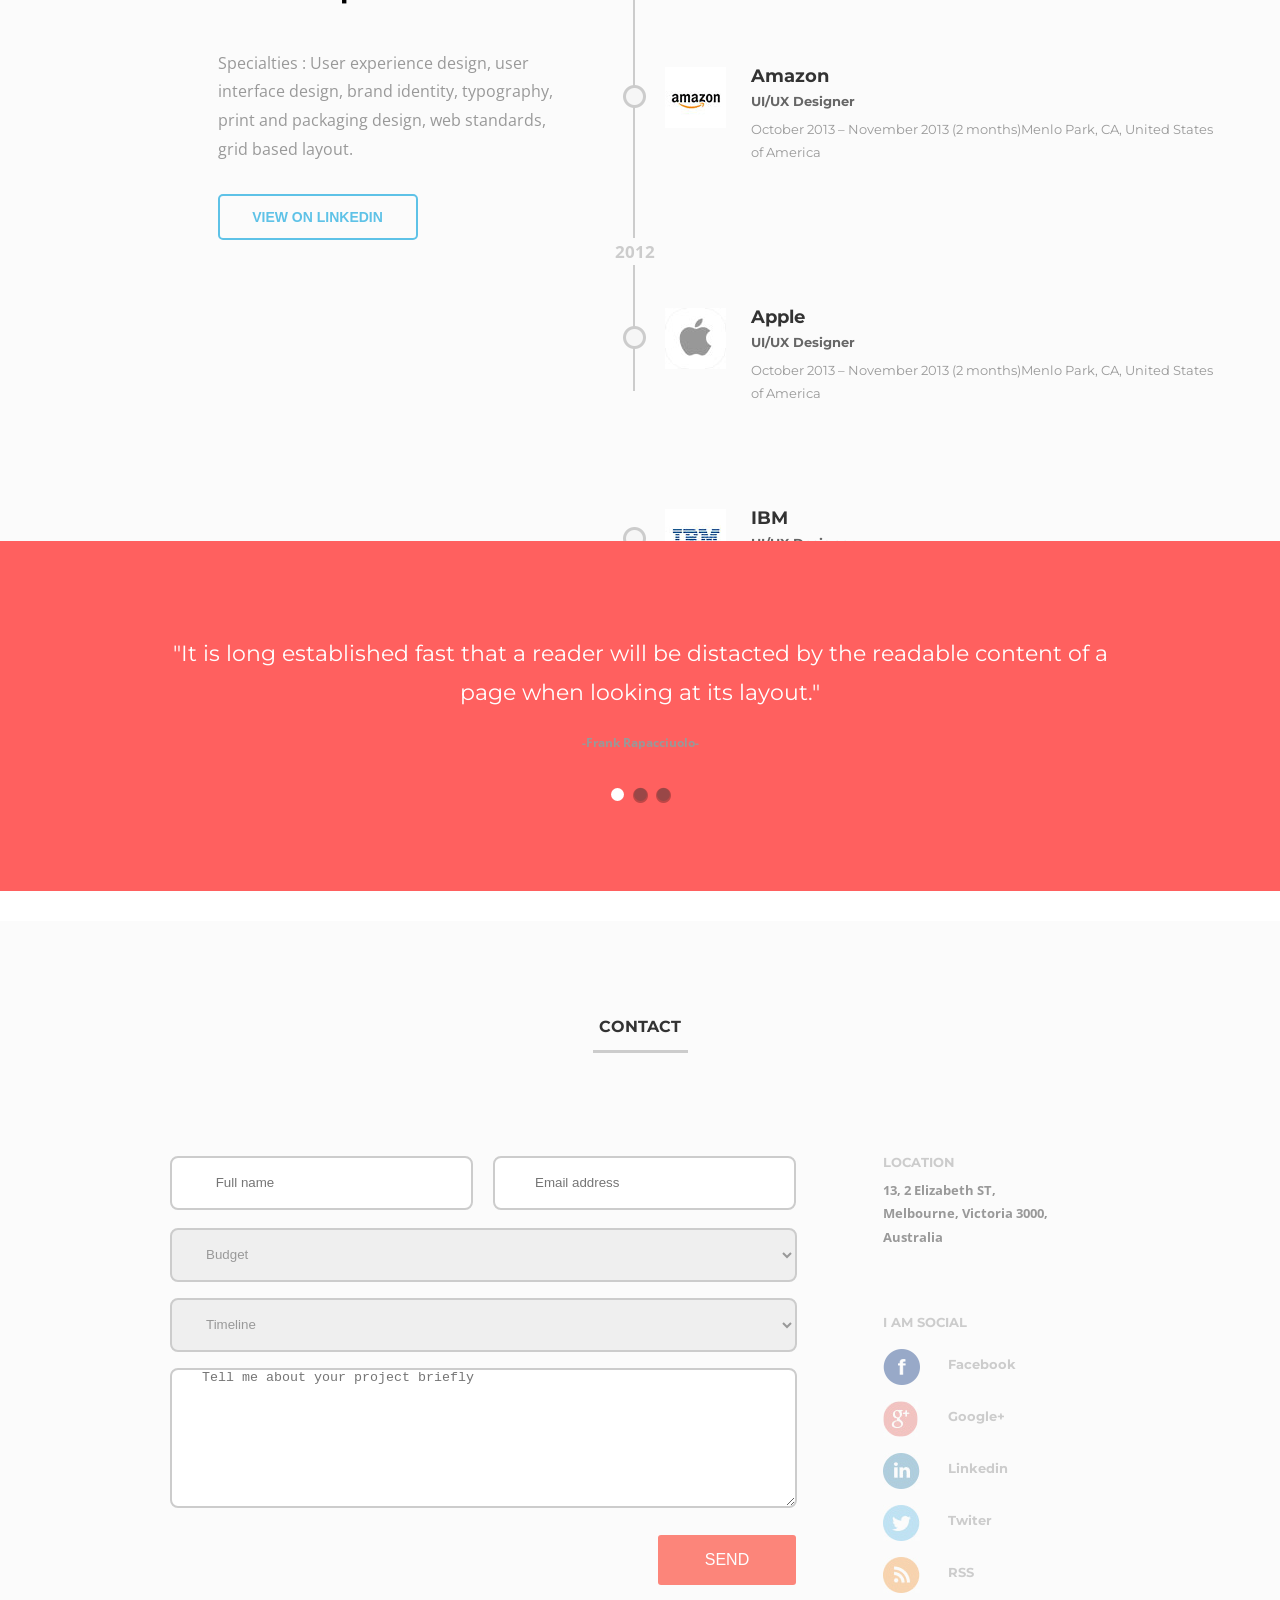
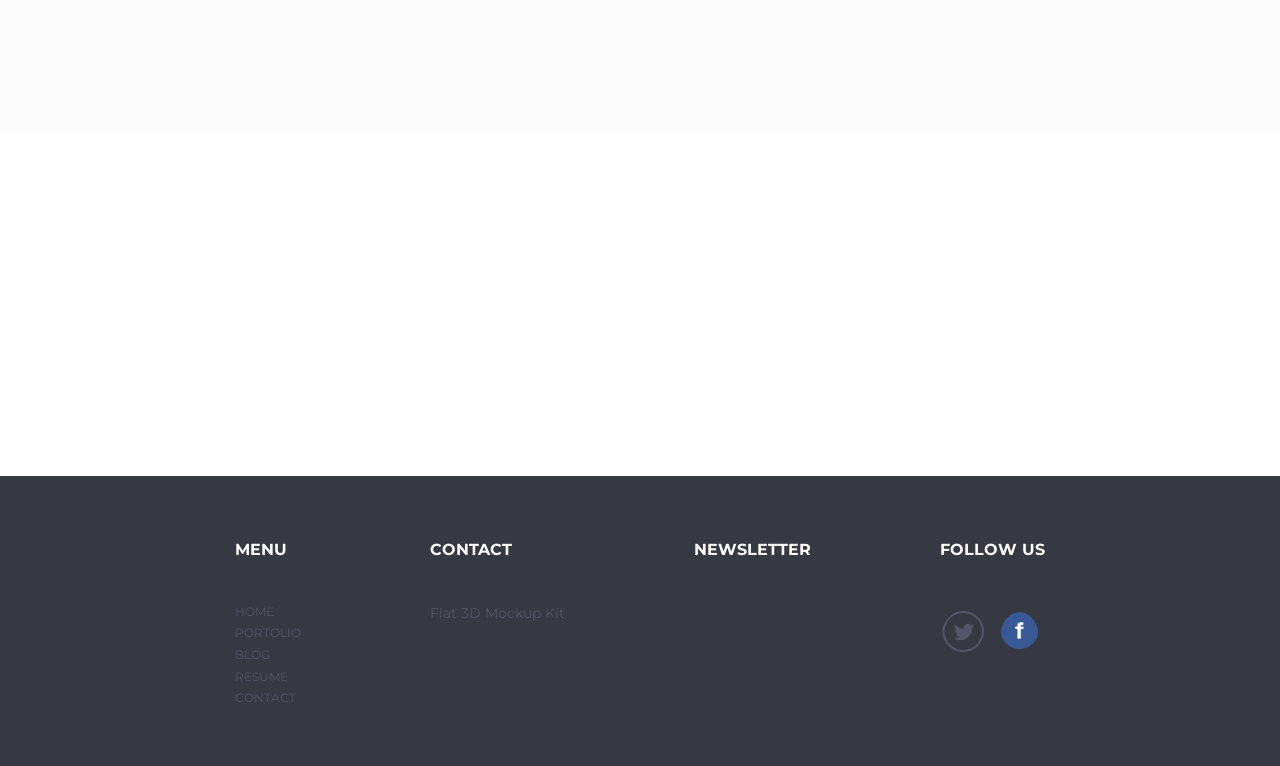
==== commit cd53260f: "init" ====
--- a/index.html
+++ b/index.html
@@ -150,29 +150,33 @@
 			<p>Specialties : User experience design, user <br> interface design, brand identity, typography,<br> print and packaging design, web standards,<br> grid based layout.</p>
 			<button>VIEW ON LINKEDIN</button>
 		</div>
-
-		<img id="img_expernc" src="img/experiens12-13.png" alt="experiens12-13">
-
 		<div class="experience_deckript">
+			<div class="experiens_block first_experiens">
+				<h2 id="2013">2013</h2>
+				<span >&nbsp;</span>
+				<img src="img/facedook_exprnc.png" alt="">
+				<h3>Facebook</h3>
+				<h4>UI/UX Designer</h4>
+				<p>October 2013 – November 2013 (2 months)Menlo Park, CA, United <br>States of America</p>
+			</div>
 			<div class="experiens_block">
-				<img src="img/facebook_exp.jpg" alt="">
-				<h3>Facebook</h3>
-				<h4>UI/UX Designer</h4>
-				<p>October 2013 – November 2013 (2 months)Menlo Park, CA, United <br>States of America</p>
-			</div>
-			<div class="experiens_block">
+				<span >&nbsp;</span>
 				<img src="img/amazon.jpg" alt="">
 				<h3>Amazon</h3>
 				<h4>UI/UX Designer</h4>
 				<p>October 2013 – November 2013 (2 months)Menlo Park, CA, United States of America</p>
 			</div>
-			<div class="experiens_block">
+			<div class="experiens_block thirs_experiens">
+				<h2 style="margin: -70px 0px 0 -40px;">2012</h2>
+				<span >&nbsp;</span>
 				<img src="img/apple.jpg" alt="">
 				<h3>Apple</h3>
 				<h4>UI/UX Designer</h4>
 				<p>October 2013 – November 2013 (2 months)Menlo Park, CA, United States of America</p>
 			</div>
-			<div class="experiens_block">
+			<div class="experiens_block last_experiens">
+				<h2 style="margin: 90px 0px 0 -40px;">2008</h2>
+				<span>&nbsp;</span>
 				<img src="img/IBM.jpg" alt="">
 				<h3>IBM</h3>
 				<h4>UI/UX Designer</h4>
@@ -200,7 +204,7 @@
 
 	<section id="contact">
 		<div class="center">
-		<h3>CONTACT</h3>
+		<h2>CONTACT</h2>
 		<form method="post" action="form.php">
 			<div>
 				<input id="full_name" placeholder=" Full name" type="text">
@@ -231,18 +235,18 @@
 		</form>
 		<div id="contact_side">
 			<div id="location">
-				<h4>LOCATION</h4>
+				<h3>LOCATION</h3>
 				<p>13, 2 Elizabeth ST, <br>
 				   Melbourne, Victoria 3000,<br>
 				   Australia</p>
 			</div>
 			<div id="i_social">
-				<h2>I AM SOCIAL</h2>
-				<div class="icon-fb clearfix"><a href="#"><span>&nbsp;</span></a> <h4>Facebook</h4></div>
-				<div class="icon-tw clearfix"><a href="#"><span>&nbsp;</span></a> <h4>Google+</h4></div>
-				<div class="icon-lin clearfix"><a href="#"><span>&nbsp;</span></a> <h4>Linkedin</h4></div>
-				<div class="icon-google clearfix"><a href="#"><span>&nbsp;</span></a> <h4>Twiter</h4></div>
-				<div class="icon-rss clearfix"><a href="#"><span>&nbsp;</span></a> <h4>RSS</h4></div>
+				<h3>I AM SOCIAL</h3>
+				<div class="icon-fb clearfix"><a href="#"><span>&nbsp;</span><h4>Facebook</h4></a></div>
+				<div class="icon-tw clearfix"><a href="#"><span>&nbsp;</span><h4>Google+</h4></a></div>
+				<div class="icon-lin clearfix"><a href="#"><span>&nbsp;</span><h4>Linkedin</h4></a></div>
+				<div class="icon-google clearfix"><a href="#"><span>&nbsp;</span><h4>Twiter</h4></a></div>
+				<div class="icon-rss clearfix"><a href="#"><span>&nbsp;</span><h4>RSS</h4></a></div>
 			</div>
 		</div>
 		</div>
--- a/css/main.css
+++ b/css/main.css
@@ -116,14 +116,14 @@
 .slick-prev {
   position: absolute;
   z-index: 100;
-  left: 16%;
+  left: 9%;
   top: 45%; }
 
 .slick-next {
   display: block;
   position: absolute;
   z-index: 100;
-  right: 19%;
+  right: 12%;
   top: 45%; }
 
 .slick-prev:before {
@@ -161,16 +161,24 @@
     background-color: #ccc;
     -webkit-border-radius: 50%;
             border-radius: 50%; }
+  .block_slide .slick-dots li button:before {
+    font-family: 'slick';
+    font-size: 63px;
+    line-height: 27px;
+    position: absolute; }
   .block_slide .slick-dots li.slick-active button {
     width: 15px;
     height: 15px;
     margin: 5px;
-    background-color: #666666; }
+    background-color: #333; }
   .block_slide .slick-dots li.slick-active button:before {
     width: 15px;
     height: 15px;
     margin: 5px;
-    background-color: #666666; }
+    line-height: 17px;
+    background-color: #000; }
+  .block_slide .slick-dots li.slick-active button:before {
+    opacity: 0; }
 
 .block_info {
   display: block; }
@@ -189,9 +197,10 @@
     padding-top: 15px;
     margin-left: -50px;
     text-align: left;
+    font-family: 'Open Sans', sans-serif;
     font-weight: regular;
-    font-size: 16px;
-    color: #595959; }
+    font-size: 15px;
+    color: #949494; }
 
 .img_UI {
   position: relative;
@@ -218,42 +227,42 @@
     font-family: 'Open Sans', sans-serif;
     font-size: 12px;
     color: #999999; }
-
-.slick-dots {
-  top: 242px; }
-
-.slick-dots li {
-  width: 13px;
-  height: 13px;
-  -webkit-border-radius: 50%;
-          border-radius: 50%; }
-
-.slick-dots li button {
-  width: 13px;
-  height: 13px;
-  background-color: #FF807F;
-  -webkit-border-radius: 50%;
-          border-radius: 50%; }
-
-.slick-dots li button:before {
-  width: 13px;
-  height: 13px;
-  -webkit-border-radius: 50%;
-          border-radius: 50%; }
-
-.slick-dots li.slick-active button {
-  width: 13px;
-  height: 13px;
-  background-color: #fff;
-  -webkit-border-radius: 50%;
-          border-radius: 50%; }
-
-.slick-dots li.slick-active button:before {
-  width: 13px;
-  height: 13px;
-  background-color: #fff;
-  -webkit-border-radius: 50%;
-          border-radius: 50%; }
+  .block_slide_2 .slick-dots {
+    top: 242px; }
+  .block_slide_2 .slick-dots li {
+    width: 13px;
+    height: 13px;
+    -webkit-border-radius: 50%;
+            border-radius: 50%; }
+  .block_slide_2 .slick-dots li button {
+    width: 13px;
+    height: 13px;
+    background-color: #ce6060;
+    -webkit-border-radius: 50%;
+            border-radius: 50%; }
+  .block_slide_2 .slick-dots li button:before {
+    width: 13px;
+    height: 13px;
+    -webkit-border-radius: 50%;
+            border-radius: 50%;
+    font-size: 63px;
+    line-height: 15px;
+    margin-left: -4px;
+    position: absolute; }
+  .block_slide_2 .slick-dots li.slick-active button {
+    width: 13px;
+    height: 13px;
+    background-color: #fff;
+    -webkit-border-radius: 50%;
+            border-radius: 50%; }
+  .block_slide_2 .slick-dots li.slick-active button:before {
+    padding: 14px;
+    height: 14px;
+    background-color: #ca0404;
+    -webkit-border-radius: 50%;
+            border-radius: 50%; }
+  .block_slide_2 .slick-dots li.slick-active button:before {
+    opacity: 0; }
 
 .content_header {
   position: absolute;
@@ -300,11 +309,14 @@
       position: relative;
       padding: 16px;
       -webkit-border-radius: 5px;
-              border-radius: 5px; }
+              border-radius: 5px;
+      cursor: pointer; }
       #nav ul li a {
         font-size: 14px;
         font-weight: bold;
         color: #fff; }
+        #nav ul li a img {
+          margin-left: 10px; }
     #nav ul li:hover {
       background: #21a5c1; }
     #nav ul ul > li {
@@ -337,10 +349,10 @@
   content: "";
   width: auto;
   padding-bottom: 10px;
-  border-bottom: 4px solid #fff; }
+  border-bottom: 3px solid #fff; }
 
 .nav_drop {
-  margin-left: -50px;
+  margin-left: -42px;
   -webkit-border-radius: 5px;
           border-radius: 5px;
   display: none;
@@ -376,7 +388,7 @@
     -webkit-border-radius: 50%;
             border-radius: 50%; }
     #viewmore a span {
-      padding: 24px;
+      padding: 25px;
       background: url(../img/arrow2.png) no-repeat;
       text-align: center; }
   #viewmore a:hover span {
@@ -438,10 +450,6 @@
   margin: 10px; }
 
 .img_small {
-  -webkit-box-flex: 1;
-  -webkit-flex-grow: 1;
-      -ms-flex-positive: 1;
-          flex-grow: 1;
   margin: 10px; }
 
 .browse_portf {
@@ -455,6 +463,10 @@
   font-size: 12px;
   font-weight: bold;
   color: #5EC2E7; }
+
+.browse_portf:hover {
+  border: 2px solid #0078D7;
+  color: #0078D7; }
 
 #skills {
   width: 100%;
@@ -532,7 +544,8 @@
       -ms-flex-pack: center;
           justify-content: center;
   max-width: 550px;
-  margin-right: 32px; }
+  margin-right: 80px;
+  margin-left: 170px; }
   .work_experience h3 {
     font-size: 28px;
     margin-top: 42px; }
@@ -542,7 +555,7 @@
     font-size: 16px;
     color: #999999; }
   .work_experience button {
-    width: 217px;
+    width: 200px;
     margin-top: 30px;
     padding: 13px;
     background: #FBFBFB;
@@ -563,32 +576,56 @@
   -webkit-flex-direction: column;
       -ms-flex-direction: column;
           flex-direction: column;
-  -webkit-box-pack: center;
-  -webkit-justify-content: center;
-      -ms-flex-pack: center;
-          justify-content: center;
-  max-width: 550px;
-  margin-top: 147px; }
+  -webkit-justify-content: space-around;
+      -ms-flex-pack: distribute;
+          justify-content: space-around;
+  width: 600px;
+  max-height: 590px;
+  margin-top: 170px;
+  margin-bottom: 150px;
+  border-left: 2px solid #ccc; }
 
 .experiens_block {
-  display: inline-block; }
+  display: inline-block;
+  padding: 45px 15px; }
+  .experiens_block span {
+    background: url(../img/cickle.png) no-repeat;
+    float: left;
+    padding: 20px 10px;
+    margin-left: -27px;
+    margin-top: 18px; }
+  .experiens_block h2 {
+    font-size: 17px;
+    font-family: 'Open Sans', sans-serif;
+    font-weight: bold;
+    color: #ccc;
+    position: absolute;
+    padding: 5px;
+    background: #FBFBFB;
+    margin: -93px 0 0 -40px; }
   .experiens_block h3 {
     font-weight: bold;
     font-size: 18px;
     color: #333333; }
   .experiens_block h4 {
-    padding-top: 15px;
+    padding-top: 10px;
     font-weight: regular;
     font-size: 13px;
     color: #666666; }
   .experiens_block p {
-    padding-top: 18px;
+    padding-top: 10px;
     font-weight: regular;
     font-size: 13px;
     color: #999999; }
   .experiens_block img {
     float: left;
-    padding: 0 27px 90px 20px; }
+    padding: 0 25px 50px 15px; }
+
+.first_experiens {
+  padding-top: 65px; }
+
+.thirs_experiens {
+  padding-top: 85px; }
 
 #contact {
   width: 100%;
@@ -597,13 +634,13 @@
   font-size: 16px;
   font-weight: bold;
   color: black; }
-  #contact h3 {
+  #contact h2 {
     padding-top: 98px;
     margin: 0 auto;
     font-size: 16px;
-    color: #595959;
+    color: #333;
     content: "";
-    width: 75px;
+    width: 95px;
     padding-bottom: 15px;
     border-bottom: 3px solid #ccc; }
   #contact form {
@@ -619,16 +656,18 @@
     border: 2px solid #ccc;
     -webkit-border-radius: 8px;
             border-radius: 8px;
-    color: #ccc; }
-  #contact input:hover {
+    color: #999; }
+  #contact input:hover, #contact input:active {
     border: 2px solid #88D3FF;
     -webkit-border-radius: 8px;
-            border-radius: 8px; }
+            border-radius: 8px;
+    color: #333; }
   #contact select {
     width: 627px;
     height: 54px;
     margin: 0 10px 0  0;
-    color: #ccc;
+    padding: 0 30px;
+    color: #999;
     border: 2px solid #ccc;
     -webkit-border-radius: 8px;
             border-radius: 8px; }
@@ -639,25 +678,29 @@
   #contact select:hover, #contact select:active {
     border: 2px solid #88D3FF;
     -webkit-border-radius: 8px;
-            border-radius: 8px; }
+            border-radius: 8px;
+    color: #333; }
   #contact textarea {
     width: 627px;
     height: 140px;
     margin: 0 10px 0 0;
-    color: #ccc;
+    padding: 0 30px;
+    color: #999;
     border: 2px solid #ccc;
     -webkit-border-radius: 8px;
             border-radius: 8px; }
-  #contact textarea:hover {
+  #contact textarea:hover, #contact textarea:active {
     border: 2px solid #88D3FF;
     -webkit-border-radius: 8px;
-            border-radius: 8px; }
+            border-radius: 8px;
+    color: #333; }
   #contact button {
     width: 138px;
     height: 50px;
-    margin: 24px 0 0 496px;
+    margin: 24px 0 0 488px;
     border: 0;
     font-size: 16px;
+    font-weight: regular;
     right: 10px;
     color: #fff;
     cursor: pointer;
@@ -670,109 +713,101 @@
 
 #full_name {
   padding: 0 40px;
-  background: url(../img/full_name.png) no-repeat;
-  background-position: 6px; }
+  color: #ccc;
+  background-image: url(../img/full_name.png) no-repeat;
+  background-position: 10px; }
 
 #Email {
   padding: 0 40px;
-  background: url(../img/email.png) no-repeat;
+  background-image: url(../img/email.png) no-repeat;
   background-position: 6px; }
 
 #contact_side {
   display: block;
-  float: right;
   padding: 103px 0 0 83px; }
-  #contact_side h4 {
+  #contact_side h3 {
+    margin: 0 0 10px 30px;
     font-weight: bold;
     font-size: 13px;
     color: #ccc; }
   #contact_side p {
+    margin-left: 30px;
     font-family: 'Open Sans', sans-serif;
     font-weight: regular;
     font-size: 13px;
     color: #999999; }
 
+#location {
+  margin: 0  20px 0 600px; }
+
 #i_social {
-  margin: 67px 0 20px 0;
-  max-width: 220px; }
-  #i_social h2 {
-    padding: 8px 0;
-    text-align: left;
+  margin: 67px 0px 20px 600px;
+  max-width: 240px; }
+  #i_social a h4 {
+    margin: 0 0 0 20px;
+    padding: 9px 0;
     font-size: 13px;
-    color: #999999; }
+    color: #ccc; }
+  #i_social a:hover h4 {
+    color: #333; }
+  #i_social a:hover span {
+    opacity: 1; }
 
 .icon-fb {
-  margin: 15px 0;
-  padding: 10px 0; }
-  .icon-fb a {
+  margin: 0;
+  padding: 10px 30px 0px 30px;
+  max-height: 52px; }
+  .icon-fb span {
     float: left;
-    -webkit-border-radius: 50%;
-            border-radius: 50%; }
-  .icon-fb span {
-    margin-right: 20px;
-    padding: 10px 18px;
+    padding: 10px 30px;
     background: url(../img/facebook-letter.png) no-repeat;
     opacity: 0.5; }
-  .icon-fb span:hover {
-    opacity: 1; }
 
 .icon-tw {
-  margin: 15px 0;
-  padding: 10px 0; }
-  .icon-tw a {
+  margin: 0;
+  padding: 10px 30px;
+  max-height: 52px; }
+  .icon-tw span {
     float: left;
-    -webkit-border-radius: 50%;
-            border-radius: 50%; }
-  .icon-tw span {
-    margin-right: 20px;
-    padding: 10px 18px;
+    padding: 10px 30px;
     background: url(../img/google-icon.png) no-repeat;
     opacity: 0.3; }
-  .icon-tw span:hover {
-    opacity: 1; }
 
 .icon-lin {
-  margin: 15px 0;
-  padding: 10px 0; }
-  .icon-lin a {
-    float: left; }
+  margin: 0;
+  padding: 10px 30px;
+  max-height: 52px; }
   .icon-lin span {
-    margin-right: 20px;
-    padding: 10px 18px;
+    float: left;
+    padding: 10px 30px;
     background: url(../img/link-icon.png) no-repeat;
-    opacity: 0.5; }
-  .icon-lin span:hover {
-    opacity: 1; }
+    opacity: 0.3; }
 
 .icon-google {
-  margin: 15px 0;
-  padding: 10px 0; }
-  .icon-google a {
-    float: left; }
+  margin: 0;
+  padding: 10px 30px;
+  max-height: 52px; }
   .icon-google span {
-    margin-right: 20px;
-    padding: 10px 18px;
+    float: left;
+    padding: 10px 30px;
     background: url(../img/tweeter-icon.png) no-repeat;
-    opacity: 0.5; }
-  .icon-google span:hover {
-    opacity: 1; }
+    opacity: 0.3; }
 
 .icon-rss {
-  margin: 15px 0;
-  padding: 10px 0; }
-  .icon-rss a {
-    float: left; }
+  margin: 0;
+  padding: 10px 30px;
+  max-height: 52px; }
   .icon-rss span {
-    margin-right: 20px;
-    padding: 10px 18px;
+    float: left;
+    padding: 10px 30px;
     background: url(../img/rss-icon.png) no-repeat;
-    opacity: 0.5; }
-  .icon-rss span:hover {
-    opacity: 1; }
-
-#map iframe {
-  width: 100%;
-  height: 347px; }
+    opacity: 0.3; }
+
+#map {
+  max-height: 345px; }
+  #map iframe {
+    width: 100%;
+    height: 345px; }
 
 #footer {
   width: 100%;
@@ -813,29 +848,35 @@
     .footer_content div a {
       font-size: 12px;
       line-height: 1.8;
-      color: #999999; }
+      color: #545766; }
     .footer_content div p {
       font-size: 14px;
-      color: #999999; }
+      color: #545766; }
+    .footer_content div a:hover {
+      color: #ccc; }
 
 #tviter_button {
   margin-top: 30px;
+  max-width: 45px;
+  max-height: 45px;
   float: left; }
   #tviter_button span {
     padding: 25px;
+    max-width: 45px;
+    max-height: 45px;
     background: url(../img/twitter-logo1.png) no-repeat;
     -webkit-border-radius: 50%;
             border-radius: 50%; }
   #tviter_button span:hover {
-    padding: 25px;
-    background: url(../img/twitter-logo2.png) no-repeat; }
+    padding: 25px 25px;
+    background: url(../img/twitter-logo2.png) no-repeat;
+    border: 2px solid #009CD7; }
 
 #fb_button {
   margin: -25px 0 0 60px;
   float: right; }
   #fb_button span {
     padding: 18px;
-    height: 30px;
     background: url(../img/facebook-footer1.png) no-repeat;
     -webkit-border-radius: 50%;
             border-radius: 50%; }
@@ -1043,7 +1084,8 @@
   #contact_side {
     padding: 50px 0 0 83px; }
     #contact_side h4 {
-      font-size: 13px; }
+      font-size: 13px;
+      color: #ccc; }
     #contact_side p {
       font-size: 13px; }
   #i_social {
@@ -1051,14 +1093,11 @@
     max-width: 220px; }
     #i_social h2 {
       padding: 8px 0;
-      font-size: 13px; }
+      font-size: 33px;
+      color: #ccc; }
   .icon-fb {
     margin: 10px 0;
     padding: 10px 0; }
-    .icon-fb a {
-      float: left;
-      -webkit-border-radius: 50%;
-              border-radius: 50%; }
     .icon-fb span {
       margin-right: 20px;
       padding: 10px 18px;
@@ -1069,10 +1108,6 @@
   .icon-tw {
     margin: 10px 0;
     padding: 10px 0; }
-    .icon-tw a {
-      float: left;
-      -webkit-border-radius: 50%;
-              border-radius: 50%; }
     .icon-tw span {
       margin-right: 20px;
       padding: 10px 18px;
@@ -1080,11 +1115,11 @@
       opacity: 0.3; }
     .icon-tw span:hover {
       opacity: 1; }
+    .icon-tw span:hover h4 {
+      color: #000; }
   .icon-lin {
     margin: 10px 0;
     padding: 10px 0; }
-    .icon-lin a {
-      float: left; }
     .icon-lin span {
       margin-right: 20px;
       padding: 10px 18px;
@@ -1095,8 +1130,6 @@
   .icon-google {
     margin: 10px 0;
     padding: 10px 0; }
-    .icon-google a {
-      float: left; }
     .icon-google span {
       margin-right: 20px;
       padding: 10px 18px;
@@ -1107,8 +1140,6 @@
   .icon-rss {
     margin: 10px 0;
     padding: 10px 0; }
-    .icon-rss a {
-      float: left; }
     .icon-rss span {
       margin-right: 20px;
       padding: 10px 18px;
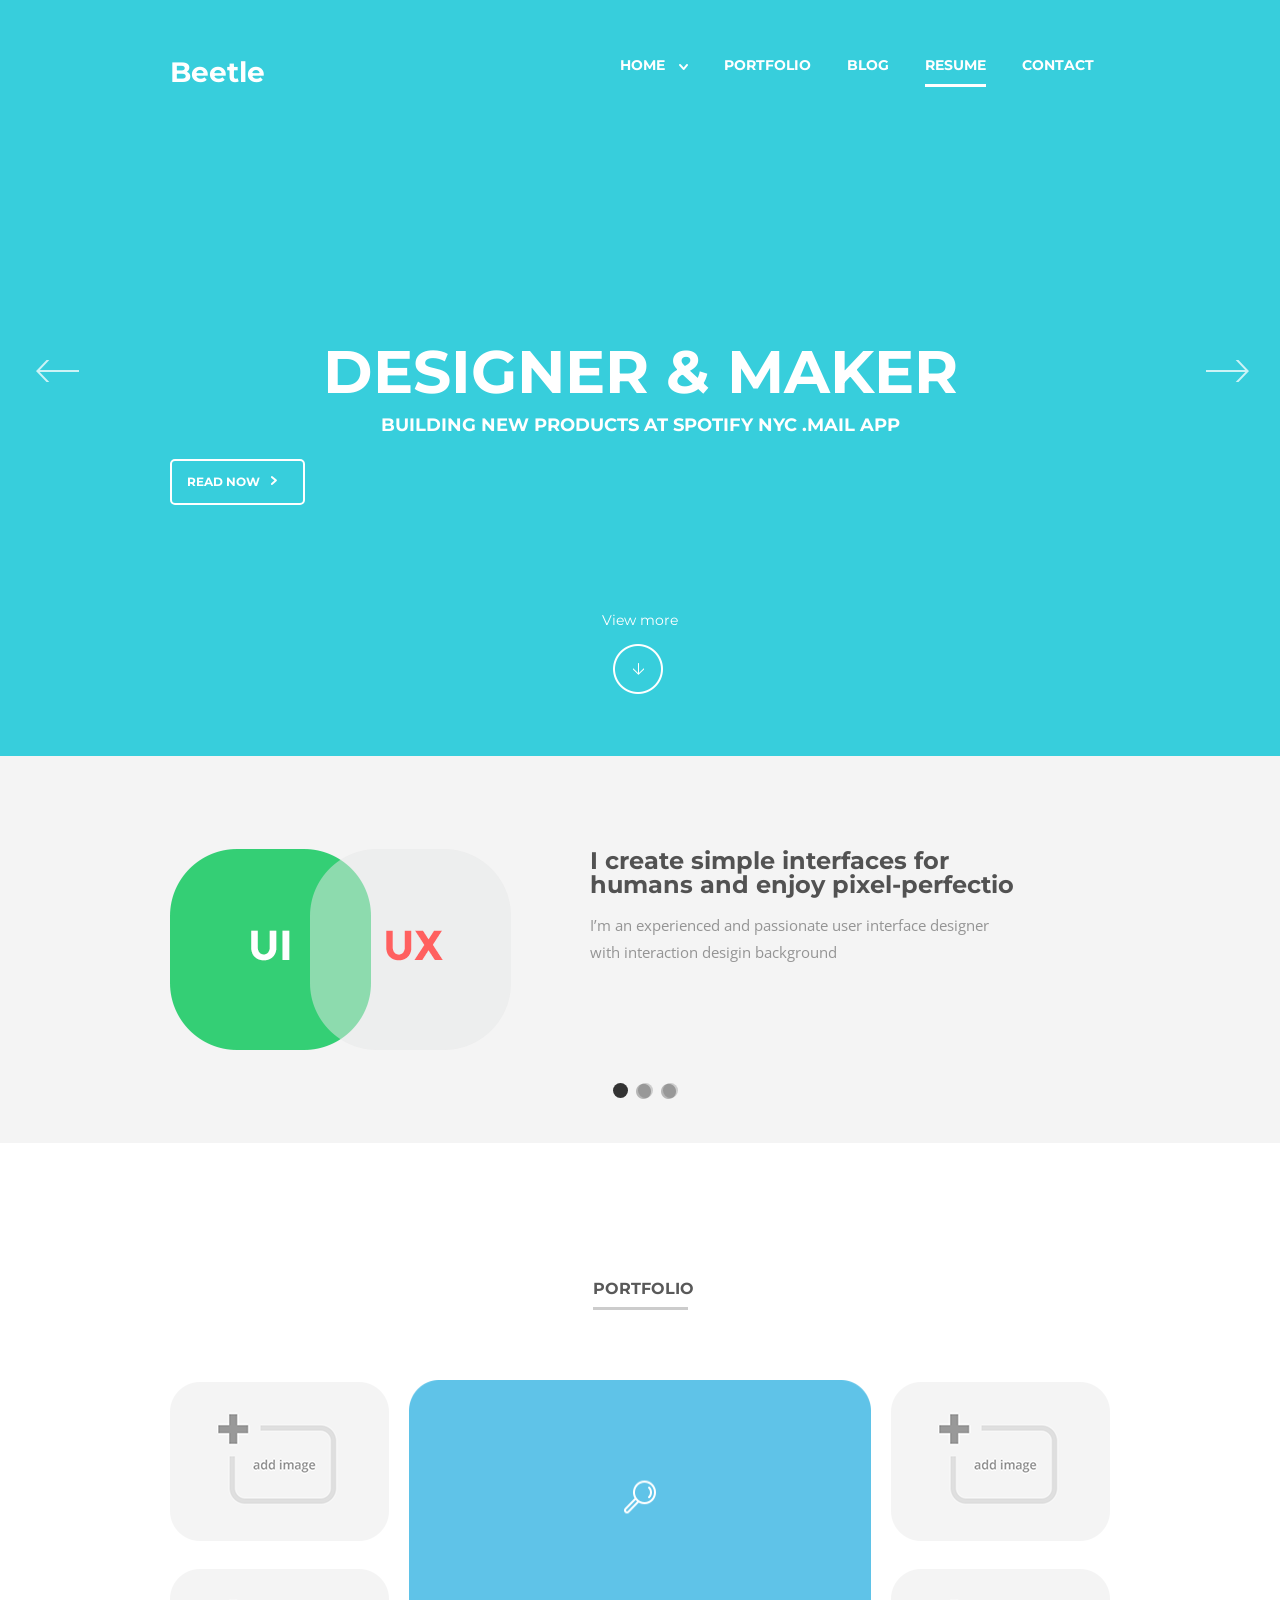
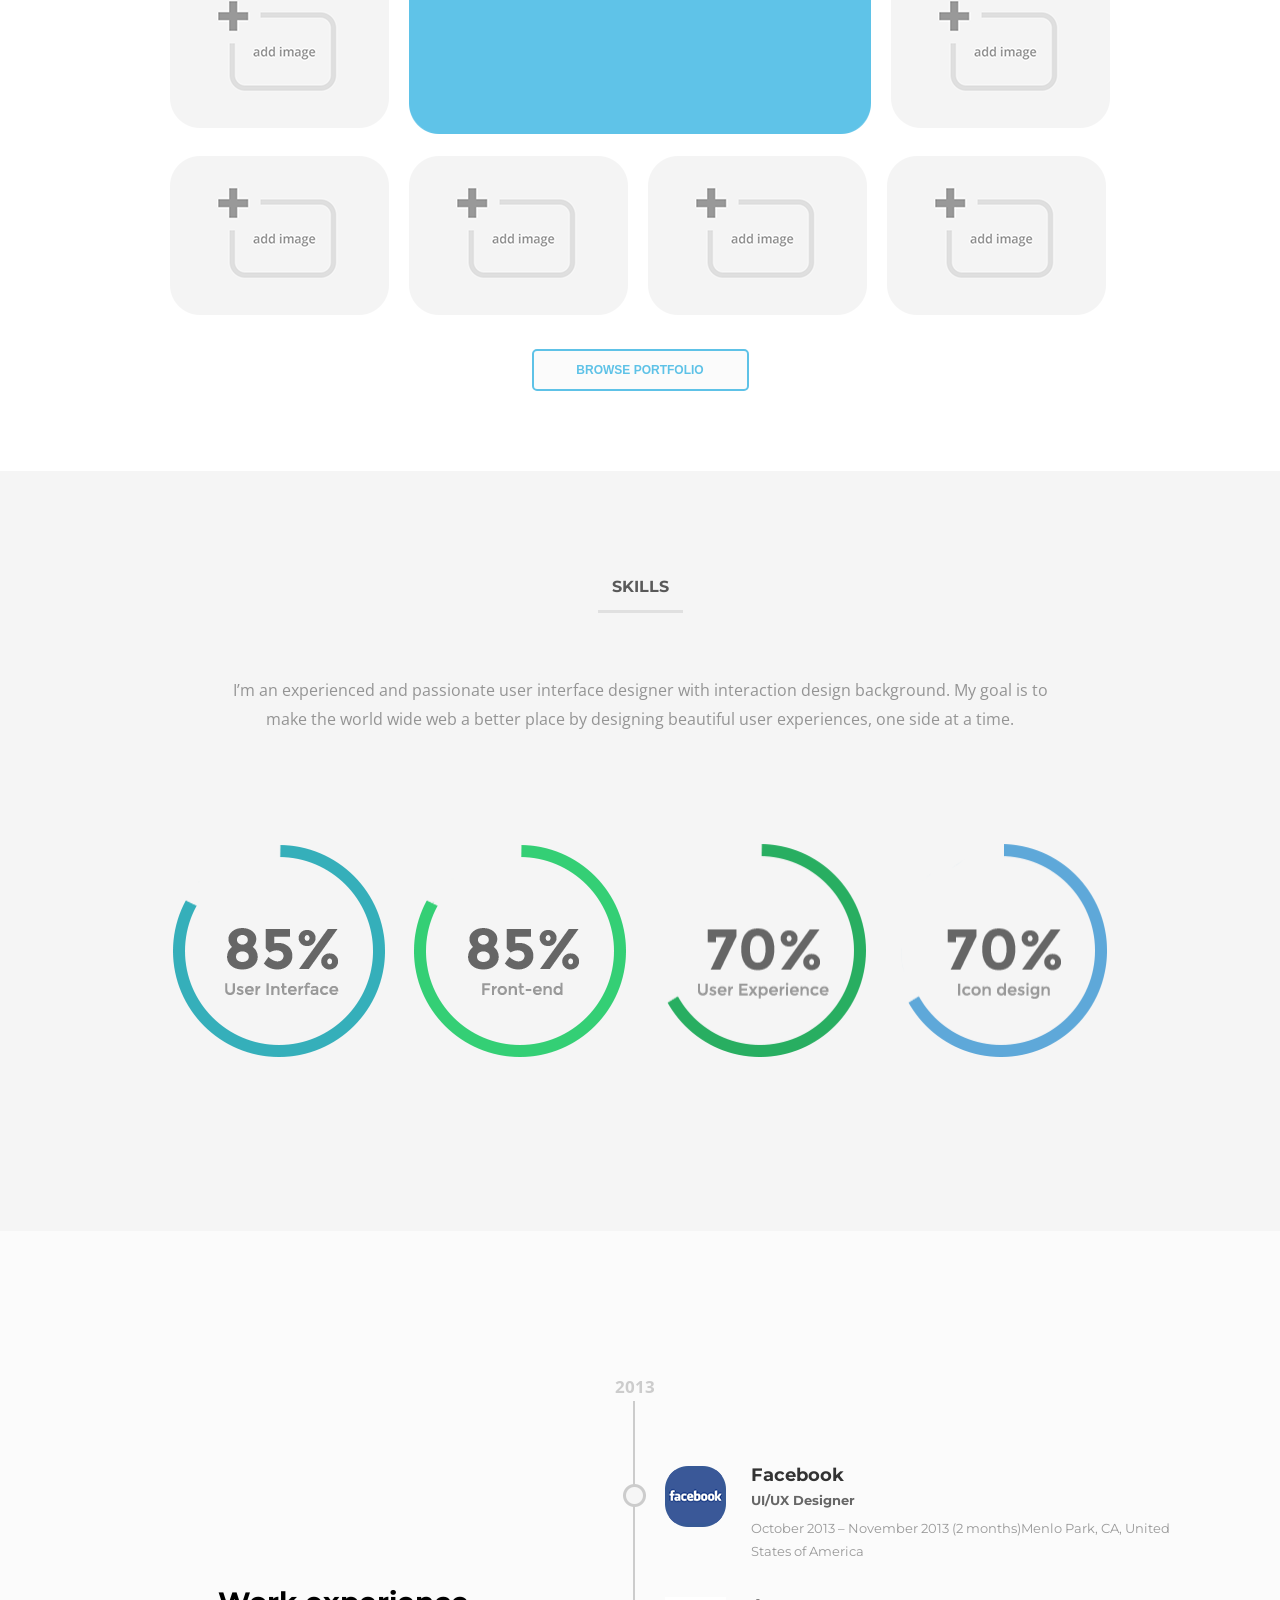
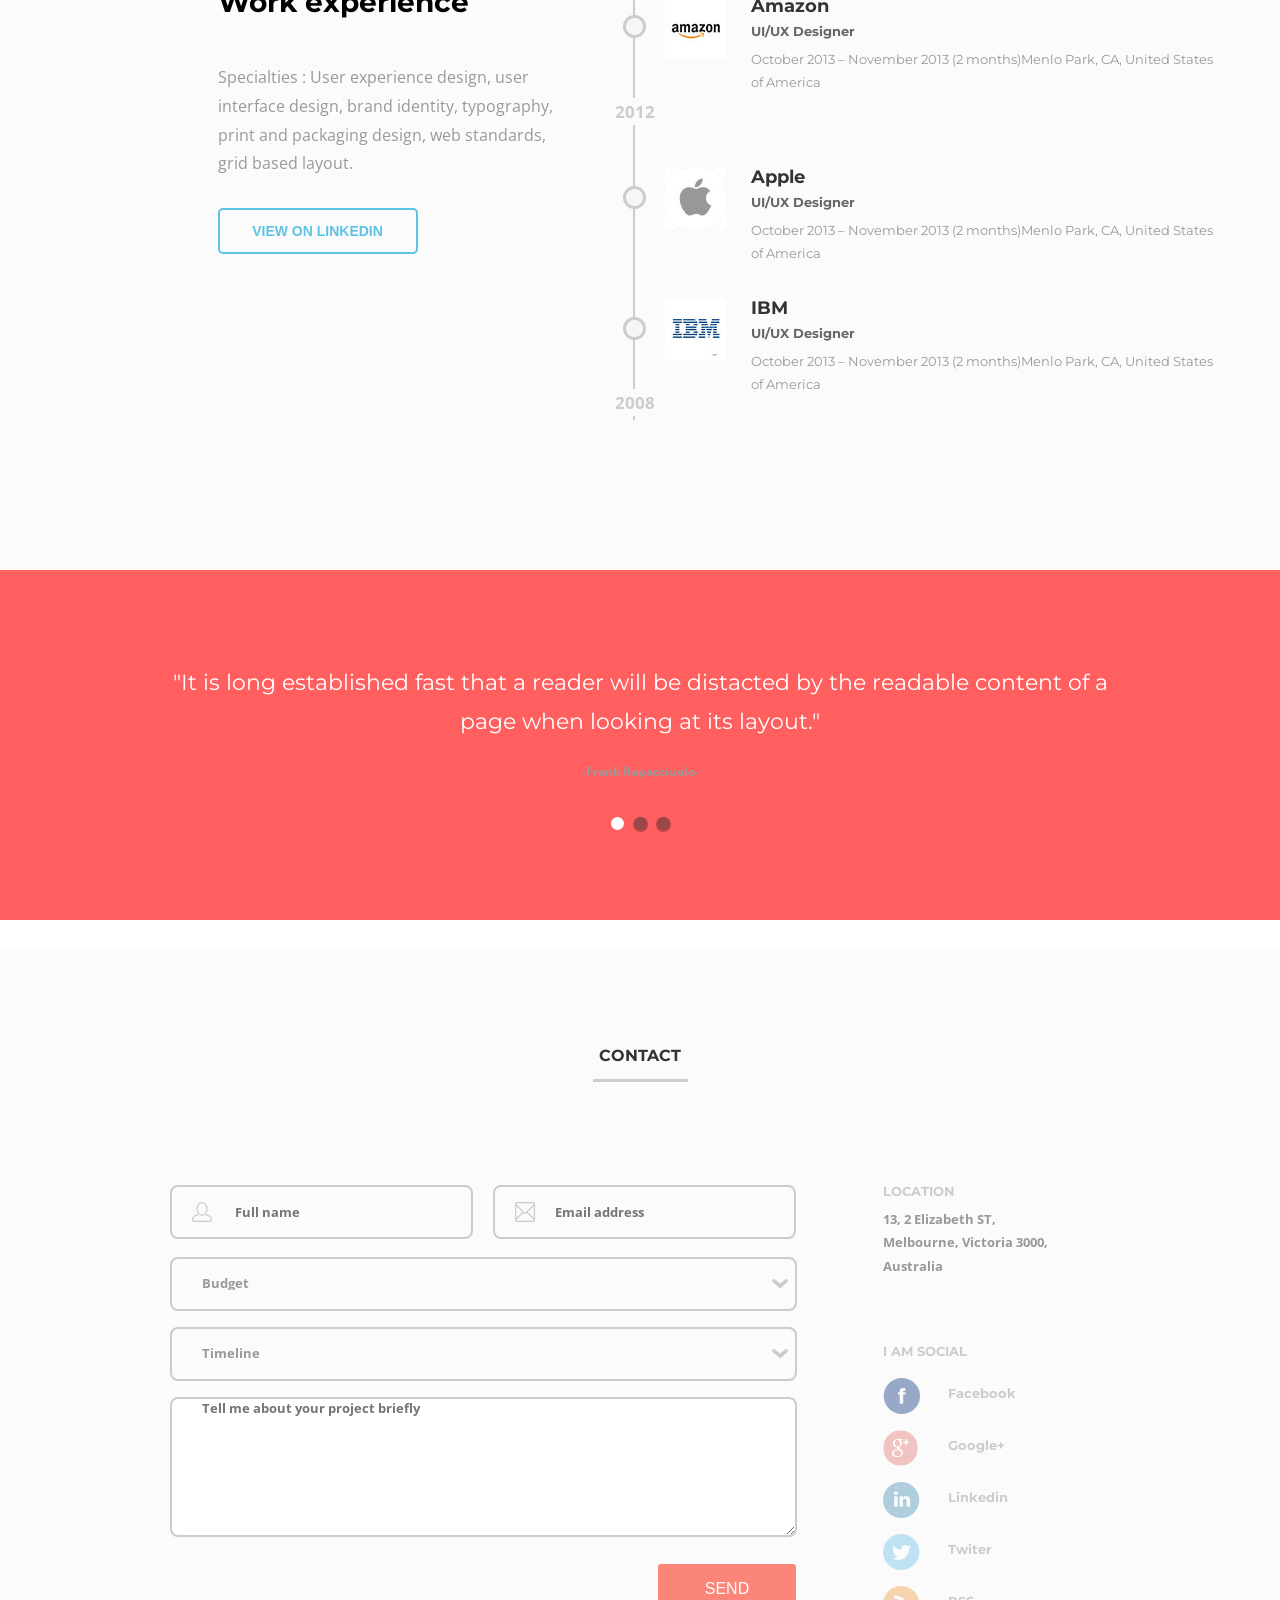
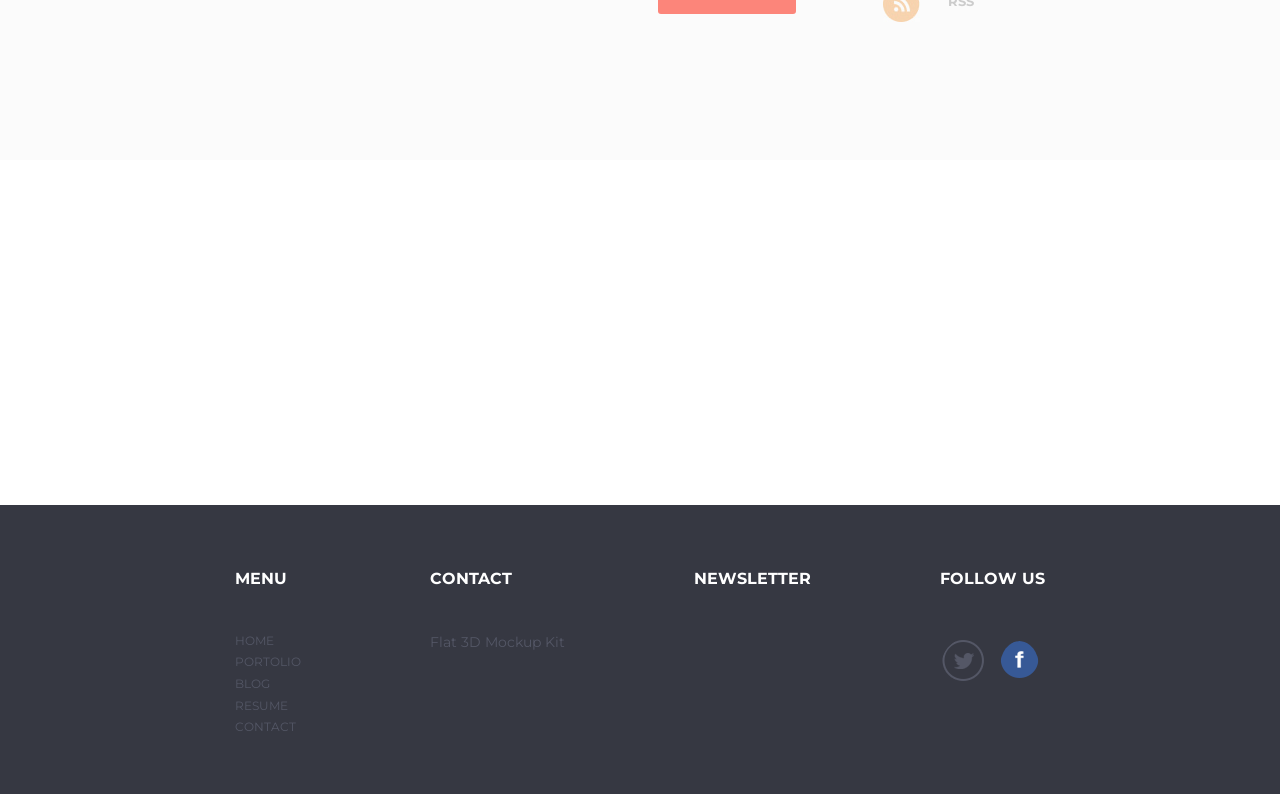
==== commit 7b3a56a3: "init" ====
--- a/index.html
+++ b/index.html
@@ -45,7 +45,7 @@
 			<h1>DESIGNER & MAKER</h1>
 			<h2>BUILDING NEW PRODUCTS AT SPOTIFY NYC .MAIL APP</h2>
 
-			<a href="#" class="redmore">
+			<a href="#" class="read_now">
 				<h3>READ NOW</h3>
 				<img src="img/arrow3.png" alt="">
 			</a>
@@ -152,7 +152,7 @@
 		</div>
 		<div class="experience_deckript">
 			<div class="experiens_block first_experiens">
-				<h2 id="2013">2013</h2>
+				<h2 >2013</h2>
 				<span >&nbsp;</span>
 				<img src="img/facedook_exprnc.png" alt="">
 				<h3>Facebook</h3>
@@ -167,7 +167,7 @@
 				<p>October 2013 – November 2013 (2 months)Menlo Park, CA, United States of America</p>
 			</div>
 			<div class="experiens_block thirs_experiens">
-				<h2 style="margin: -70px 0px 0 -40px;">2012</h2>
+				<h2 >2012</h2>
 				<span >&nbsp;</span>
 				<img src="img/apple.jpg" alt="">
 				<h3>Apple</h3>
@@ -209,7 +209,6 @@
 			<div>
 				<input id="full_name" placeholder=" Full name" type="text">
 			</div>
-			
 			<div>
 				<input id="Email" placeholder="Email address" type="text">
 			</div><br>
--- a/css/main.css
+++ b/css/main.css
@@ -276,7 +276,8 @@
   .center h1 {
     padding-top: 300px;
     font-size: 60px;
-    text-align: center; }
+    text-align: center;
+    text-transform: uppercase; }
   .center h2 {
     padding-top: 14px;
     font-size: 18px;
@@ -360,7 +361,7 @@
   top: 46px;
   width: 149px; }
 
-.redmore {
+.read_now {
   display: inline-block;
   float: left;
   margin-top: 25px;
@@ -369,12 +370,12 @@
   border: 2px solid #fff;
   -webkit-border-radius: 5px;
           border-radius: 5px; }
-  .redmore h3 {
+  .read_now h3 {
     color: #fff;
     float: left;
     padding: 5px;
     font-size: 12px; }
-  .redmore img {
+  .read_now img {
     padding: 5px; }
 
 #viewmore {
@@ -524,10 +525,6 @@
           justify-content: center;
   width: 100%;
   background: #FBFBFB; }
-
-#img_expernc {
-  max-height: 680px;
-  margin: 148px 0 125px 0; }
 
 .work_experience {
   display: -webkit-box;
@@ -580,14 +577,14 @@
       -ms-flex-pack: distribute;
           justify-content: space-around;
   width: 600px;
-  max-height: 590px;
+  max-height: 730px;
   margin-top: 170px;
   margin-bottom: 150px;
   border-left: 2px solid #ccc; }
 
 .experiens_block {
   display: inline-block;
-  padding: 45px 15px; }
+  padding: 10px 15px; }
   .experiens_block span {
     background: url(../img/cickle.png) no-repeat;
     float: left;
@@ -625,7 +622,9 @@
   padding-top: 65px; }
 
 .thirs_experiens {
-  padding-top: 85px; }
+  padding-top: 50px; }
+  .thirs_experiens h2 {
+    margin: -70px 0px 0 -40px; }
 
 #contact {
   width: 100%;
@@ -651,6 +650,10 @@
     display: block;
     width: 303px;
     height: 54px;
+    cursor: pointer;
+    font-family: 'Open Sans', sans-serif;
+    font-weight: bold;
+    padding-left: 60px;
     margin: 8px 20px 18px 0px;
     float: left;
     border: 2px solid #ccc;
@@ -661,13 +664,25 @@
     border: 2px solid #88D3FF;
     -webkit-border-radius: 8px;
             border-radius: 8px;
-    color: #333; }
+    color: #000;
+    font-weight: bold; }
   #contact select {
     width: 627px;
     height: 54px;
     margin: 0 10px 0  0;
     padding: 0 30px;
     color: #999;
+    font-family: 'Open Sans', sans-serif;
+    font-weight: bold;
+    cursor: pointer;
+    -webkit-appearance: none;
+    -moz-appearance: none;
+    -ms-appearance: none;
+    -o-appearance: none;
+    appearance: none;
+    background: url(../img/select_arow.png) no-repeat right;
+    background-position: 600px;
+    line-height: 1em;
     border: 2px solid #ccc;
     -webkit-border-radius: 8px;
             border-radius: 8px; }
@@ -679,13 +694,18 @@
     border: 2px solid #88D3FF;
     -webkit-border-radius: 8px;
             border-radius: 8px;
-    color: #333; }
+    color: #333;
+    font-weight: bold; }
   #contact textarea {
     width: 627px;
     height: 140px;
     margin: 0 10px 0 0;
     padding: 0 30px;
     color: #999;
+    font-size: 13px;
+    font-family: 'Open Sans', sans-serif;
+    font-weight: bold;
+    cursor: pointer;
     border: 2px solid #ccc;
     -webkit-border-radius: 8px;
             border-radius: 8px; }
@@ -693,6 +713,10 @@
     border: 2px solid #88D3FF;
     -webkit-border-radius: 8px;
             border-radius: 8px;
+    -webkit-color: #333;
+    -moz-color: #333;
+    -ms-color: #333;
+    -o-color: #333;
     color: #333; }
   #contact button {
     width: 138px;
@@ -712,15 +736,14 @@
     opacity: 1; }
 
 #full_name {
-  padding: 0 40px;
-  color: #ccc;
-  background-image: url(../img/full_name.png) no-repeat;
-  background-position: 10px; }
+  color: #000;
+  background: url(../img/full_name.png) no-repeat 20px center; }
+
+#full_name:hover {
+  color: #000; }
 
 #Email {
-  padding: 0 40px;
-  background-image: url(../img/email.png) no-repeat;
-  background-position: 6px; }
+  background: url(../img/email.png) no-repeat 20px center; }
 
 #contact_side {
   display: block;
@@ -811,7 +834,6 @@
 
 #footer {
   width: 100%;
-  height: 290px;
   background: #363842; }
 
 .footer_content {
@@ -869,8 +891,7 @@
             border-radius: 50%; }
   #tviter_button span:hover {
     padding: 25px 25px;
-    background: url(../img/twitter-logo2.png) no-repeat;
-    border: 2px solid #009CD7; }
+    background: url(../img/twitter-logo3.png) no-repeat; }
 
 #fb_button {
   margin: -25px 0 0 60px;
@@ -884,7 +905,13 @@
     padding: 18px;
     background: url(../img/facebook-footer2.png) no-repeat; }
 
-@media only screen and (max-width: 680px) {
+@media only screen and (max-width: 1550px) {
+  .slick-prev {
+    left: 2%; }
+  .slick-next {
+    right: 5%; } }
+
+@media only screen and (max-width: 1024px) {
   .slider {
     width: 100%;
     height: 550px; }
@@ -905,12 +932,8 @@
   .center {
     width: 650px;
     margin: 0 auto; }
-  #menu_button {
-    display: block;
-    margin-right: 20px;
-    float: right; }
-  #nav ul {
-    display: none; }
+  #nav ul li a {
+    font-size: 12px; }
   .slick-prev {
     left: 2%; }
   .slick-next {
@@ -923,16 +946,16 @@
     font-size: 14px; }
   #logo {
     padding-top: 58px;
-    font-size: 28px;
+    font-size: 24px;
     margin-left: 20px; }
-  .redmore {
+  .read_now {
     margin: 55px 20px;
     width: 115px;
     padding: 5px;
     border: 2px solid #fff;
     -webkit-border-radius: 5px;
             border-radius: 5px; }
-    .redmore h3 {
+    .read_now h3 {
       color: #fff;
       float: left;
       padding: 5px;
@@ -1000,15 +1023,12 @@
       margin: 10px;
       max-width: 120px;
       max-height: 120px; }
-  #img_expernc {
-    max-height: 680px;
-    margin: 148px 0 125px 0; }
   .work_experience {
     max-width: 550px;
     margin-right: 32px; }
     .work_experience h3 {
       font-size: 20px;
-      margin-top: 42px; }
+      margin-top: 0px; }
     .work_experience p {
       margin-top: 47px;
       font-size: 13px; }
@@ -1019,26 +1039,28 @@
       font-size: 13px; }
   .experience_deckript {
     max-width: 400px;
-    margin-top: 147px; }
-  .experiens_block {
-    display: inline-block; }
-    .experiens_block h3 {
-      font-weight: bold;
-      font-size: 18px;
-      color: #333333; }
-    .experiens_block h4 {
-      padding-top: 15px;
-      font-weight: regular;
-      font-size: 13px;
-      color: #666666; }
-    .experiens_block p {
-      padding-top: 18px;
-      font-weight: regular;
-      font-size: 13px;
-      color: #999999; }
-    .experiens_block img {
-      float: left;
-      padding: 0 27px 90px 20px; }
+    margin-top: 80px; }
+  .experiens_block h3 {
+    font-size: 16px; }
+  .experiens_block h4 {
+    padding-top: 10px;
+    font-weight: regular;
+    font-size: 10px;
+    color: #666666; }
+  .experiens_block p {
+    padding-top: 10px;
+    font-weight: regular;
+    font-size: 9px;
+    color: #999999; }
+  .experiens_block img {
+    float: left;
+    padding: 0 27px 40px 20px; }
+  .first_experiens h2 {
+    margin: -73px 0 0 -40px; }
+  .thirs_experiens {
+    padding-top: 10px; }
+    .thirs_experiens h2 {
+      margin: -40px 0px 0 -40px; }
   .block_slide_2 {
     width: 100%;
     padding: 30px 0 40px 0; }
@@ -1049,11 +1071,10 @@
     .block_slide_2 h3 {
       padding-top: 24px;
       font-size: 12px; }
-  .slick-dots {
-    top: 160px; }
+    .block_slide_2 .slick-dots {
+      top: 160px; }
   #contact {
     width: 100%;
-    height: 600px;
     font-size: 16px; }
     #contact h3 {
       padding-top: 40px;
@@ -1070,87 +1091,97 @@
     #contact input {
       display: block;
       width: 140px;
-      height: 40px; }
+      height: 40px;
+      margin-top: 20px;
+      font-size: 10px; }
     #contact select {
       width: 300px;
-      height: 40px; }
+      height: 40px;
+      margin-top: 20px;
+      font-size: 10px; }
     #contact textarea {
       width: 300px;
-      height: 120px; }
+      height: 120px;
+      margin-top: 20px;
+      font-size: 10px; }
     #contact button {
       width: 120px;
       height: 40px;
-      margin: 24px 0 0 180px; }
-  #contact_side {
-    padding: 50px 0 0 83px; }
-    #contact_side h4 {
-      font-size: 13px;
-      color: #ccc; }
-    #contact_side p {
-      font-size: 13px; }
-  #i_social {
-    margin: 20px 0 20px 0;
-    max-width: 220px; }
-    #i_social h2 {
-      padding: 8px 0;
-      font-size: 33px;
-      color: #ccc; }
-  .icon-fb {
-    margin: 10px 0;
-    padding: 10px 0; }
-    .icon-fb span {
-      margin-right: 20px;
-      padding: 10px 18px;
-      background: url(../img/facebook-letter.png) no-repeat;
-      opacity: 0.5; }
-    .icon-fb span:hover {
-      opacity: 1; }
-  .icon-tw {
-    margin: 10px 0;
-    padding: 10px 0; }
-    .icon-tw span {
-      margin-right: 20px;
-      padding: 10px 18px;
-      background: url(../img/google-icon.png) no-repeat;
-      opacity: 0.3; }
-    .icon-tw span:hover {
-      opacity: 1; }
-    .icon-tw span:hover h4 {
-      color: #000; }
-  .icon-lin {
-    margin: 10px 0;
-    padding: 10px 0; }
-    .icon-lin span {
-      margin-right: 20px;
-      padding: 10px 18px;
-      background: url(../img/link-icon.png) no-repeat;
-      opacity: 0.5; }
-    .icon-lin span:hover {
-      opacity: 1; }
-  .icon-google {
-    margin: 10px 0;
-    padding: 10px 0; }
-    .icon-google span {
-      margin-right: 20px;
-      padding: 10px 18px;
-      background: url(../img/tweeter-icon.png) no-repeat;
-      opacity: 0.5; }
-    .icon-google span:hover {
-      opacity: 1; }
-  .icon-rss {
-    margin: 10px 0;
-    padding: 10px 0; }
-    .icon-rss span {
-      margin-right: 20px;
-      padding: 10px 18px;
-      background: url(../img/rss-icon.png) no-repeat;
-      opacity: 0.5; }
-    .icon-rss span:hover {
-      opacity: 1; }
-  #map iframe {
-    height: 150px; }
-  #footer {
-    height: 200px; }
+      margin: 30px 0 0 180px; }
+    #contact #contact_side {
+      display: block;
+      padding: 20px 0 0 83px; }
+      #contact #contact_side h3 {
+        margin: 0 0 10px 30px;
+        font-weight: bold;
+        font-size: 10px; }
+      #contact #contact_side p {
+        margin-left: 30px;
+        font-size: 10px; }
+      #contact #contact_side #location {
+        margin: 0  20px 0 300px; }
+      #contact #contact_side #i_social {
+        margin: 0px 0px 20px 300px;
+        max-width: 240px; }
+        #contact #contact_side #i_social a h4 {
+          margin: 0 0 0 20px;
+          padding: 9px 0;
+          font-size: 13px;
+          color: #ccc; }
+        #contact #contact_side #i_social a:hover h4 {
+          color: #333; }
+        #contact #contact_side #i_social a:hover span {
+          opacity: 1; }
+        #contact #contact_side #i_social .icon-fb {
+          margin: 0;
+          padding: 10px 30px 0px 30px;
+          max-height: 52px; }
+          #contact #contact_side #i_social .icon-fb span {
+            float: left;
+            padding: 10px 30px;
+            background: url(../img/facebook-letter.png) no-repeat;
+            opacity: 0.5; }
+        #contact #contact_side #i_social .icon-tw {
+          margin: 0;
+          padding: 10px 30px;
+          max-height: 52px; }
+          #contact #contact_side #i_social .icon-tw span {
+            float: left;
+            padding: 10px 30px;
+            background: url(../img/google-icon.png) no-repeat;
+            opacity: 0.3; }
+        #contact #contact_side #i_social .icon-lin {
+          margin: 0;
+          padding: 10px 30px;
+          max-height: 52px; }
+          #contact #contact_side #i_social .icon-lin span {
+            float: left;
+            padding: 10px 30px;
+            background: url(../img/link-icon.png) no-repeat;
+            opacity: 0.3; }
+        #contact #contact_side #i_social .icon-google {
+          margin: 0;
+          padding: 10px 30px;
+          max-height: 52px; }
+          #contact #contact_side #i_social .icon-google span {
+            float: left;
+            padding: 10px 30px;
+            background: url(../img/tweeter-icon.png) no-repeat;
+            opacity: 0.3; }
+        #contact #contact_side #i_social .icon-rss {
+          margin: 0;
+          padding: 10px 30px;
+          max-height: 52px; }
+          #contact #contact_side #i_social .icon-rss span {
+            float: left;
+            padding: 10px 30px;
+            background: url(../img/rss-icon.png) no-repeat;
+            opacity: 0.3; }
+  #map {
+    max-height: 200px; }
+    #map iframe {
+      width: 100%;
+      height: 200px; }
   .footer_content div {
     display: -webkit-box;
     display: -webkit-flex;
@@ -1179,3 +1210,254 @@
     margin: -25px 0 0 60px; }
     #fb_button span {
       padding: 18px; } }
+
+@media only screen and (max-width: 680px) {
+  .slider {
+    display: none; }
+  .content_header {
+    position: relative;
+    background: #37cedc; }
+  .center {
+    width: 360px;
+    margin: 0 auto; }
+  #menu_button {
+    display: block;
+    margin-right: 20px;
+    float: right; }
+  #nav ul {
+    display: none; }
+    #nav ul li {
+      display: block;
+      padding: 5px; }
+  #nav ul li a {
+    font-size: 12px; }
+  .center h1 {
+    padding-top: 150px;
+    font-size: 25px; }
+  .center h2 {
+    padding-top: 14px;
+    font-size: 11px; }
+  .active {
+    border-bottom: 0; }
+  #logo {
+    padding-top: 58px;
+    font-size: 24px;
+    margin-left: 20px; }
+  .read_now {
+    display: none; }
+  #viewmore {
+    padding: 50px; }
+  .block_slide {
+    padding: 20px 0; }
+    .block_slide .slick-dots {
+      top: 110px; }
+    .block_slide .slick-dots li {
+      width: 10px;
+      height: 10px; }
+    .block_slide .slick-dots li button {
+      width: 10px;
+      height: 10px;
+      margin: 5px; }
+    .block_slide .slick-dots li button:before {
+      font-family: 'slick';
+      font-size: 43px;
+      line-height: 17px; }
+    .block_slide .slick-dots li.slick-active button {
+      width: 10px;
+      height: 10px; }
+    .block_slide .slick-dots li.slick-active button:before {
+      width: 10px;
+      height: 10px;
+      line-height: 17px; }
+  .text_UX h3 {
+    margin-left: -50px;
+    font-size: 12px; }
+  .text_UX p {
+    padding-top: 15px;
+    max-width: 200px;
+    margin-left: -50px;
+    font-size: 10px; }
+  .img_UI {
+    position: relative;
+    max-width: 60px;
+    max-height: 60px;
+    margin-left: -160px; }
+  .img_UX {
+    position: absolute;
+    max-width: 60px;
+    max-height: 60px;
+    margin-left: -120px; }
+  #portfolio {
+    text-align: center; }
+    #portfolio h3 {
+      padding-top: 30px;
+      margin: 0 auto;
+      font-size: 12px;
+      content: "";
+      width: 85px;
+      padding-bottom: 7px;
+      border-bottom: 2px solid #ccc; }
+  .portfolio_1 {
+    max-width: 320px;
+    padding: 30px 0;
+    margin: 0 auto; }
+  .img_big {
+    margin: 0 auto; }
+  .img_small {
+    display: none; }
+  .browse_portf {
+    width: 140px;
+    margin: 20px 0 30px 0;
+    padding: 10px;
+    font-size: 10px; }
+  #skills {
+    display: block;
+    text-align: center; }
+    #skills h3 {
+      padding-top: 40px;
+      margin: 0 auto;
+      font-size: 12px;
+      content: "";
+      width: 75px;
+      padding-bottom: 10px;
+      border-bottom: 2px solid #E0E0E0; }
+    #skills p {
+      width: 320px;
+      margin: 0 auto;
+      padding-top: 30px;
+      font-size: 10px; }
+  .skills_img {
+    padding: 30px 0 40px 0; }
+    .skills_img img {
+      margin: 10px;
+      max-width: 60px;
+      max-height: 60px; }
+  #experience {
+    display: block; }
+  .work_experience {
+    display: block;
+    max-width: 360px;
+    text-align: center;
+    margin: 0 auto; }
+    .work_experience h3 {
+      font-size: 16px;
+      padding-top: 30px; }
+    .work_experience p {
+      margin-top: 30px;
+      font-size: 10px; }
+    .work_experience button {
+      width: 120px;
+      margin-top: 30px;
+      padding: 10px;
+      font-size: 10px; }
+  .experience_deckript {
+    max-width: 300px;
+    height: 540px;
+    margin: 0 auto;
+    padding: 20px 0; }
+  .experiens_block h3 {
+    font-size: 16px; }
+  .experiens_block h4 {
+    padding-top: 10px;
+    font-weight: regular;
+    font-size: 10px;
+    color: #666666; }
+  .experiens_block p {
+    padding-top: 10px;
+    font-weight: regular;
+    font-size: 9px;
+    color: #999999; }
+  .experiens_block img {
+    float: left;
+    padding: 0 27px 40px 20px; }
+  .first_experiens h2 {
+    margin: -73px 0 0 -40px; }
+  .thirs_experiens {
+    padding-top: 10px; }
+    .thirs_experiens h2 {
+      margin: -40px 0px 0 -40px; }
+  .block_slide_2 {
+    width: 100%;
+    padding: 20px 0 40px 0; }
+    .block_slide_2 p {
+      font-size: 12px;
+      max-width: 320px;
+      margin: 0 auto; }
+    .block_slide_2 h3 {
+      padding-top: 16px;
+      font-size: 10px; }
+    .block_slide_2 .slick-dots {
+      top: 120px; }
+  #contact {
+    width: 100%;
+    height: 600px;
+    font-size: 16px; }
+    #contact h2 {
+      padding-top: 30px;
+      font-size: 14px;
+      color: #333;
+      content: "";
+      width: 85px;
+      padding-bottom: 10px;
+      border-bottom: 2px solid #ccc; }
+    #contact form {
+      width: 320px;
+      float: none;
+      margin-top: 30px; }
+    #contact #contact_side {
+      display: none; }
+  #map {
+    max-height: 100px; }
+    #map iframe {
+      height: 100px; }
+  #footer {
+    width: 100%; }
+  .footer_content {
+    display: -webkit-box;
+    display: -webkit-flex;
+    display: -ms-flexbox;
+    display: flex;
+    -webkit-box-orient: horizontal;
+    -webkit-box-direction: normal;
+    -webkit-flex-direction: row;
+        -ms-flex-direction: row;
+            flex-direction: row;
+    -webkit-justify-content: space-around;
+        -ms-flex-pack: distribute;
+            justify-content: space-around;
+    max-width: 340px; }
+    .footer_content div {
+      display: -webkit-box;
+      display: -webkit-flex;
+      display: -ms-flexbox;
+      display: flex;
+      -webkit-box-orient: vertical;
+      -webkit-box-direction: normal;
+      -webkit-flex-direction: column;
+          -ms-flex-direction: column;
+              flex-direction: column;
+      height: 110px;
+      margin: 20px 0; }
+      .footer_content div h2 {
+        padding-bottom: 20px;
+        text-align: left;
+        font-size: 8px;
+        font-weight: bold;
+        color: #fff; }
+      .footer_content div a {
+        font-size: 8px;
+        line-height: 1.8;
+        color: #545766; }
+      .footer_content div p {
+        font-size: 6px;
+        color: #545766; }
+      .footer_content div a:hover {
+        color: #ccc; }
+  #tviter_button {
+    display: none; }
+  #fb_button {
+    display: none; } }
+
+@media only screen and (min-width: 685px) {
+  #nav ul {
+    display: block !important; } }
